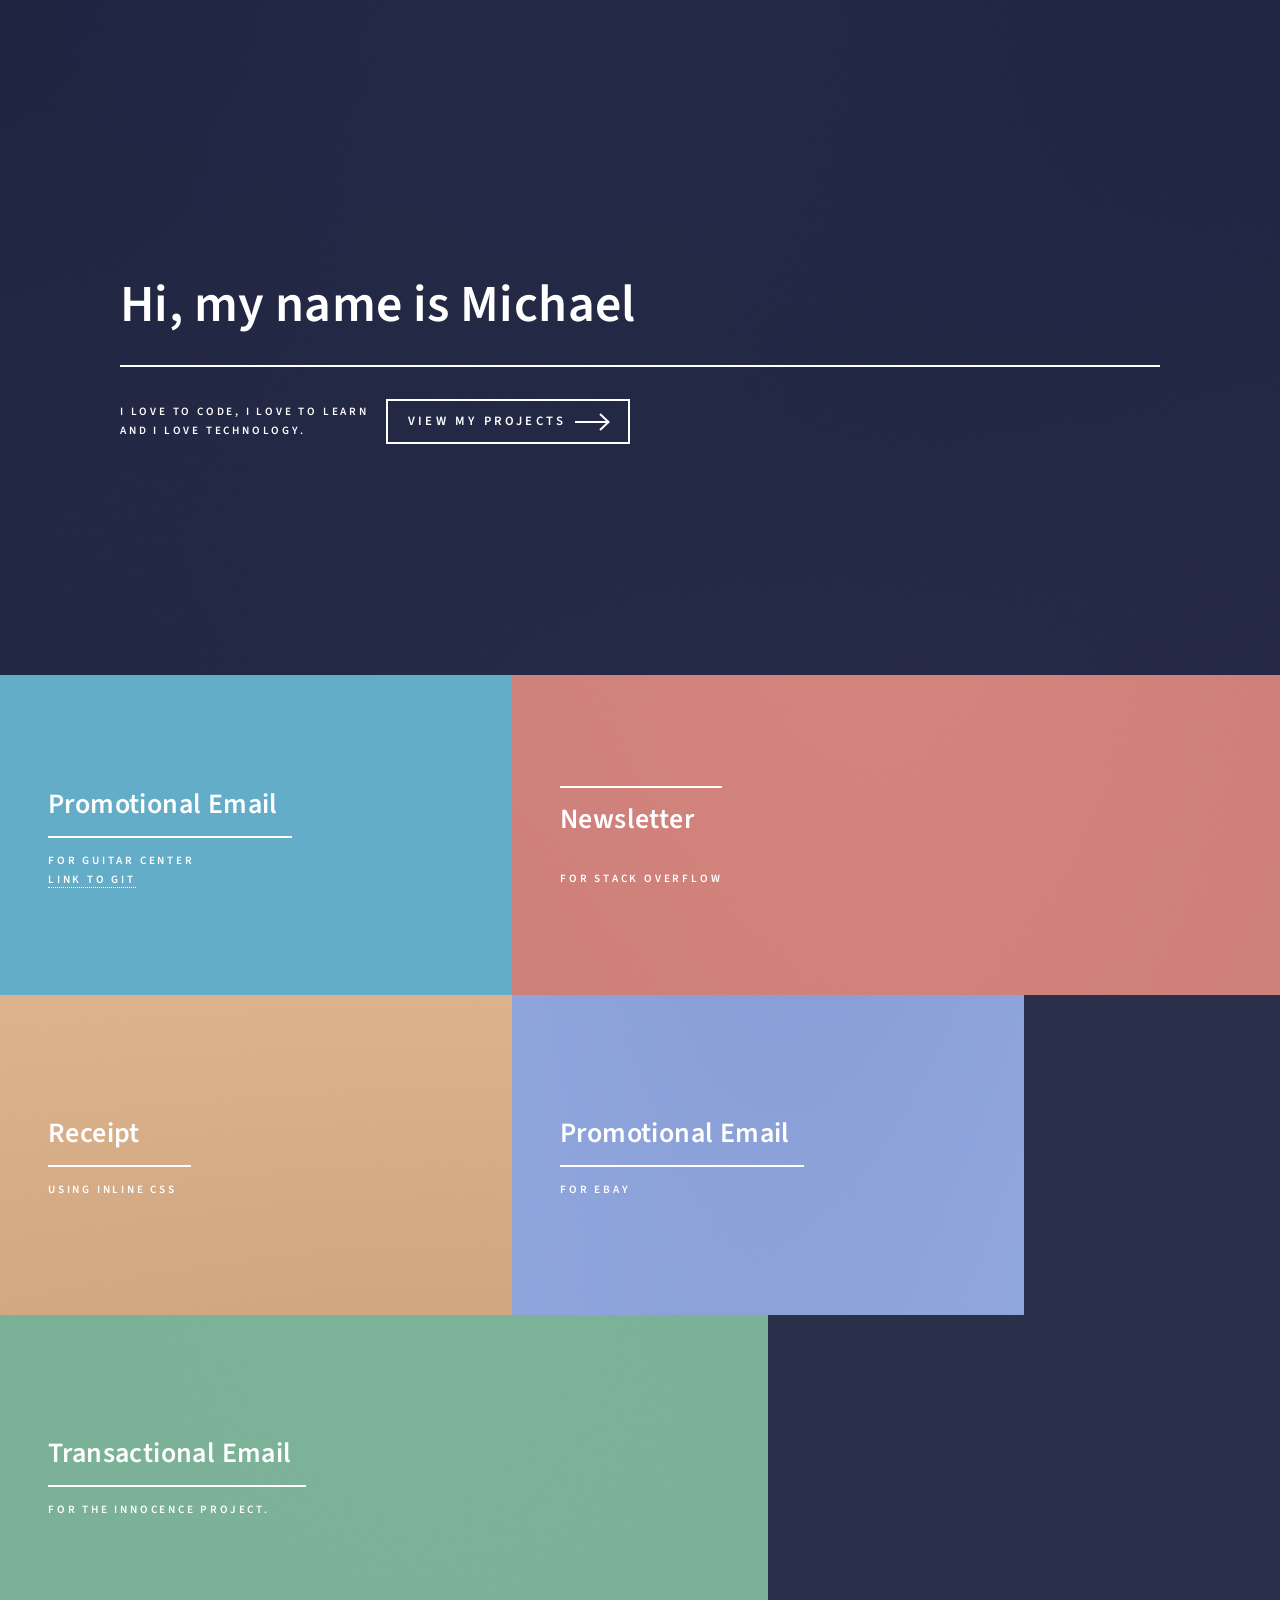
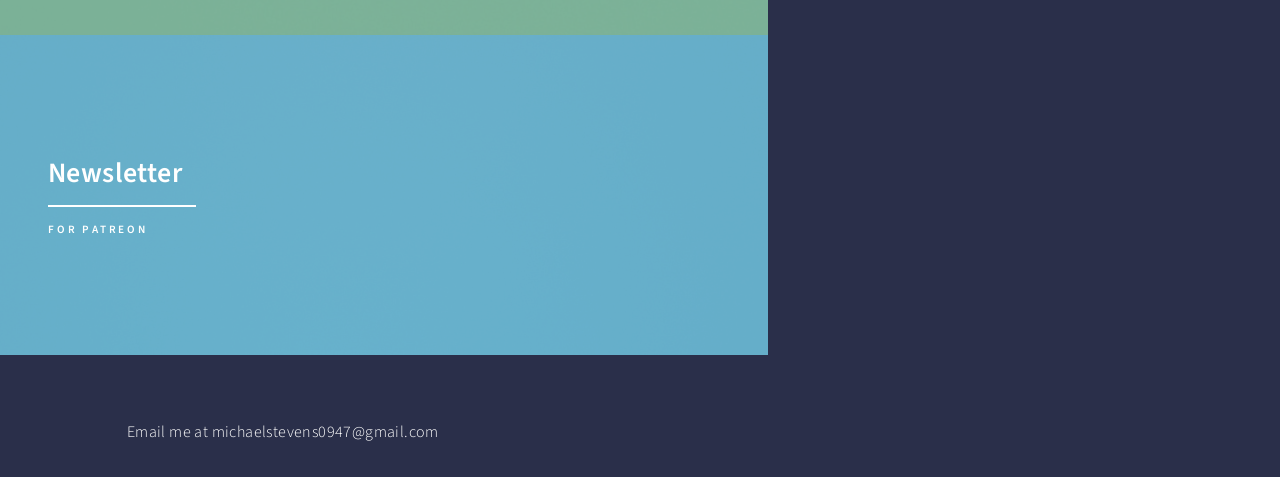
==== index.html @ 4c59ab9d "Final Portfolio Initial commit" ====
<!DOCTYPE HTML>
<!--
	Forty by HTML5 UP
	html5up.net | @ajlkn
	Free for personal and commercial use under the CCA 3.0 license (html5up.net/license)
-->
<html>
	<head>
		<title>Michael Stevens</title>
		<meta charset="utf-8" />
		<meta name="viewport" content="width=device-width, initial-scale=1, user-scalable=no" />
		<link rel="stylesheet" href="assets/css/main.css" />
		<noscript><link rel="stylesheet" href="assets/css/noscript.css" /></noscript>
	</head>
	<body class="is-preload">

		<!-- Wrapper -->
			<div id="wrapper">

				<!-- Header -->
					<header id="header" class="alt">
						
						<!-- <nav>
							<a href="#menu">Menu</a>
						</nav> -->
					</header>

				<!-- Menu -->
					<!-- <nav id="menu">
						<ul class="links">
							<li><a href="index.html">Home</a></li>
							<li><a href="landing.html">Landing</a></li>
							
						</ul>
						<ul class="actions stacked">
							<li><a href="#" class="button primary fit">View My projects</a></li>
							<li><a href="#" class="button fit">Log In</a></li>
						</ul>
					</nav> -->

				<!-- Banner -->
					<section id="banner" class="major">
						<div class="inner">
							<header class="major">
								<h1>Hi, my name is Michael</h1>
							</header>
							<div class="content">
								<p>	I love to code, I love to learn<br />
								and I love technology. <br /></p>
								
								<ul class="actions">
									<li><a href="#one" class="button next scrolly">View my projects</a></li>
								</ul>
							</div>
						</div>
					</section>

				<!-- Main -->
					<div id="main">

						<!-- One -->
							<section id="one" class="tiles">
								<article>
									<span class="image">
										<img src="images/Guitar center photo.PNG" alt="" />
									</span>
									<header class="major">
										<h3><a href="Guitar center email/guitar center email.html" class="link" target='_blank'>Promotional Email</a></h3>
										<p>For guitar center</p>
										<p><a href='' target='_blank' > Link To Git</p>
									</header>
								</article>
								<article>
									<span class="image">
										<img src="images/pic02.jpg" alt="" />
									</span>
									<header class="major">
										<h3><a href="Newsletter/Reputation values have changed across Stack Overflow.html" target='_blank' class="link">Newsletter</a></h3>
										<p>for stack overflow</p>
									</header>
								</article>
								<article>
									<span class="image">
										<img src="images/pic03.jpg" alt="" />
									</span>
									<header class="major">
										<h3><a href="Transactional email 02/index.html" class="link">Receipt</a></h3>
										<p>Using inline CSS</p>
									</header>
								</article>
								<article>
									<span class="image">
										<img src="images/pic04.jpg" alt="" />
									</span>
									<header class="major">
										<h3><a href="Promotional Email 02/index.html" target='_blank' class="link">Promotional Email</a></h3>
										<p>For Ebay</p>
									</header>
								</article>
								<article>
									<span class="image">
										<img src="images/pic05.jpg" alt="" />
									</span>
									<header class="major">
										<h3><a href="Transactional email/index.html" target='_blank' class="link">Transactional Email </a></h3>
										<p>For the innocence project.</p>
									</header>
								</article>
								<article>
									<span class="image">
										<img src="images/pic06.jpg" alt="" />
									</span>
									<header class="major">
										<h3><a href="Newsletter 02/index.html" class="link" target="_blank">Newsletter</a></h3>
										<p>For patreon</p>
									</header>
								</article>
							</section>

						<!-- Two -->
							<section id="two">
								<div class="inner">
									&nbsp;
									Email me at michaelstevens0947@gmail.com
									<!-- <header class="major">
										<h2>Massa libero</h2>
									</header>
									<p>Nullam et orci eu lorem consequat tincidunt vivamus et sagittis libero. Mauris aliquet magna magna sed nunc rhoncus pharetra. Pellentesque condimentum sem. In efficitur ligula tate urna. Maecenas laoreet massa vel lacinia pellentesque lorem ipsum dolor. Nullam et orci eu lorem consequat tincidunt. Vivamus et sagittis libero. Mauris aliquet magna magna sed nunc rhoncus amet pharetra et feugiat tempus.</p>
									<ul class="actions">
										<li><a href="landing.html" class="button next">Get Started</a></li>
									</ul>
								</div>
							</section> -->
					</div>

				<!-- Contact -->
					<!-- <section id="contact">
						<div class="inner">
							<section>
								<form method="post" action="#">
									<div class="fields">
										<div class="field half">
											<label for="name">Name</label>
											<input type="text" name="name" id="name" />
										</div>
										<div class="field half">
											<label for="email">Email</label>
											<input type="text" name="email" id="email" />
										</div>
										<div class="field">
											<label for="message">Message</label>
											<textarea name="message" id="message" rows="6"></textarea>
										</div>
									</div>
									<ul class="actions">
										<li><input type="submit" value="Send Message" class="primary" /></li>
										<li><input type="reset" value="Clear" /></li>
									</ul>
								</form>
							</section> -->
							<!-- <section class="split">
								<section>
									<div class="contact-method">
										<span class="icon solid alt fa-envelope"></span>
										<h3>Email</h3>
										<a href="#">information@untitled.tld</a>
									</div>
								</section>
								<section>
									<div class="contact-method">
										<span class="icon solid alt fa-phone"></span>
										<h3>Phone</h3>
										<span>(000) 000-0000 x12387</span>
									</div>
								</section>
								<section>
									<div class="contact-method">
										<span class="icon solid alt fa-home"></span>
										<h3>Address</h3>
										<span>1234 Somewhere Road #5432<br />
										Nashville, TN 00000<br />
										United States of America</span>
									</div>
								</section>
							</section> -->
						</div>
					</section>

				<!-- Footer -->
					<footer id="footer">
						<!-- <div class="inner">
							<ul class="icons">
								<li><a href="#" class="icon brands alt fa-twitter"><span class="label">Twitter</span></a></li>
								<li><a href="#" class="icon brands alt fa-facebook-f"><span class="label">Facebook</span></a></li>
								<li><a href="#" class="icon brands alt fa-instagram"><span class="label">Instagram</span></a></li>
								<li><a href="#" class="icon brands alt fa-github"><span class="label">GitHub</span></a></li>
								<li><a href="#" class="icon brands alt fa-linkedin-in"><span class="label">LinkedIn</span></a></li>
							</ul>
							<ul class="copyright">
								<li>&copy; Untitled</li><li>Design: <a href="https://html5up.net">HTML5 UP</a></li>
							</ul>
						</div> -->
					</footer>

			</div>

		<!-- Scripts -->
			<script src="assets/js/jquery.min.js"></script>
			<script src="assets/js/jquery.scrolly.min.js"></script>
			<script src="assets/js/jquery.scrollex.min.js"></script>
			<script src="assets/js/browser.min.js"></script>
			<script src="assets/js/breakpoints.min.js"></script>
			<script src="assets/js/util.js"></script>
			<script src="assets/js/main.js"></script>

	</body>
</html>
---- assets/css/main.css ----
@import url(fontawesome-all.min.css);
@import url("https://fonts.googleapis.com/css?family=Source+Sans+Pro:300,300italic,600,600italic");

/*
	Forty by HTML5 UP
	html5up.net | @ajlkn
	Free for personal and commercial use under the CCA 3.0 license (html5up.net/license)
*/

html, body, div, span, applet, object,
iframe, h1, h2, h3, h4, h5, h6, p, blockquote,
pre, a, abbr, acronym, address, big, cite,
code, del, dfn, em, img, ins, kbd, q, s, samp,
small, strike, strong, sub, sup, tt, var, b,
u, i, center, dl, dt, dd, ol, ul, li, fieldset,
form, label, legend, table, caption, tbody,
tfoot, thead, tr, th, td, article, aside,
canvas, details, embed, figure, figcaption,
footer, header, hgroup, menu, nav, output, ruby,
section, summary, time, mark, audio, video {
	margin: 0;
	padding: 0;
	border: 0;
	font-size: 100%;
	font: inherit;
	vertical-align: baseline;}

article, aside, details, figcaption, figure,
footer, header, hgroup, menu, nav, section {
	display: block;}

body {
	line-height: 1;
}

ol, ul {
	list-style: none;
}

blockquote, q {
	quotes: none;
}

	blockquote:before, blockquote:after, q:before, q:after {
		content: '';
		content: none;
	}

table {
	border-collapse: collapse;
	border-spacing: 0;
}

body {
	-webkit-text-size-adjust: none;
}

mark {
	background-color: transparent;
	color: inherit;
}

input::-moz-focus-inner {
	border: 0;
	padding: 0;
}

input, select, textarea {
	-moz-appearance: none;
	-webkit-appearance: none;
	-ms-appearance: none;
	appearance: none;
}

/* Basic */

	@-ms-viewport {
		width: device-width;
	}

	body {
		-ms-overflow-style: scrollbar;
	}

	@media screen and (max-width: 480px) {

		html, body {
			min-width: 320px;
		}

	}

	html {
		box-sizing: border-box;
	}

	*, *:before, *:after {
		box-sizing: inherit;
	}

	body {
		background: #242943;
	}

		body.is-preload *, body.is-preload *:before, body.is-preload *:after {
			-moz-animation: none !important;
			-webkit-animation: none !important;
			-ms-animation: none !important;
			animation: none !important;
			-moz-transition: none !important;
			-webkit-transition: none !important;
			-ms-transition: none !important;
			transition: none !important;
		}

/* Type */

	body, input, select, textarea {
		color: #ffffff;
		font-family: "Source Sans Pro", Helvetica, sans-serif;
		font-size: 17pt;
		font-weight: 300;
		letter-spacing: 0.025em;
		line-height: 1.65;
	}

		@media screen and (max-width: 1680px) {

			body, input, select, textarea {
				font-size: 14pt;
			}

		}

		@media screen and (max-width: 1280px) {

			body, input, select, textarea {
				font-size: 12pt;
			}

		}

		@media screen and (max-width: 360px) {

			body, input, select, textarea {
				font-size: 11pt;
			}

		}

	a {
		-moz-transition: color 0.2s ease-in-out, border-bottom-color 0.2s ease-in-out;
		-webkit-transition: color 0.2s ease-in-out, border-bottom-color 0.2s ease-in-out;
		-ms-transition: color 0.2s ease-in-out, border-bottom-color 0.2s ease-in-out;
		transition: color 0.2s ease-in-out, border-bottom-color 0.2s ease-in-out;
		border-bottom: dotted 1px;
		color: inherit;
		text-decoration: none;
	}

		a:hover {
			border-bottom-color: transparent;
			color: #9bf1ff !important;
		}

		a:active {
			color: #53e3fb !important;
		}

	strong, b {
		color: #ffffff;
		font-weight: 600;
	}

	em, i {
		font-style: italic;
	}

	p {
		margin: 0 0 2em 0;
	}

	h1, h2, h3, h4, h5, h6 {
		color: #ffffff;
		font-weight: 600;
		line-height: 1.65;
		margin: 0 0 1em 0;
	}

		h1 a, h2 a, h3 a, h4 a, h5 a, h6 a {
			color: inherit;
			border-bottom: 0;
		}

	h1 {
		font-size: 2.5em;
	}

	h2 {
		font-size: 1.75em;
	}

	h3 {
		font-size: 1.35em;
	}

	h4 {
		font-size: 1.1em;
	}

	h5 {
		font-size: 0.9em;
	}

	h6 {
		font-size: 0.7em;
	}

	@media screen and (max-width: 736px) {

		h1 {
			font-size: 2em;
		}

		h2 {
			font-size: 1.5em;
		}

		h3 {
			font-size: 1.25em;
		}

	}

	sub {
		font-size: 0.8em;
		position: relative;
		top: 0.5em;
	}

	sup {
		font-size: 0.8em;
		position: relative;
		top: -0.5em;
	}

	blockquote {
		border-left: solid 4px rgba(212, 212, 255, 0.1);
		font-style: italic;
		margin: 0 0 2em 0;
		padding: 0.5em 0 0.5em 2em;
	}

	code {
		background: rgba(212, 212, 255, 0.035);
		font-family: "Courier New", monospace;
		font-size: 0.9em;
		margin: 0 0.25em;
		padding: 0.25em 0.65em;
	}

	pre {
		-webkit-overflow-scrolling: touch;
		font-family: "Courier New", monospace;
		font-size: 0.9em;
		margin: 0 0 2em 0;
	}

		pre code {
			display: block;
			line-height: 1.75;
			padding: 1em 1.5em;
			overflow-x: auto;
		}

	hr {
		border: 0;
		border-bottom: solid 1px rgba(212, 212, 255, 0.1);
		margin: 2em 0;
	}

		hr.major {
			margin: 3em 0;
		}

	.align-left {
		text-align: left;
	}

	.align-center {
		text-align: center;
	}

	.align-right {
		text-align: right;
	}

/* Row */

	.row {
		display: flex;
		flex-wrap: wrap;
		box-sizing: border-box;
		align-items: stretch;
	}

		.row > * {
			box-sizing: border-box;
		}

		.row.gtr-uniform > * > :last-child {
			margin-bottom: 0;
		}

		.row.aln-left {
			justify-content: flex-start;
		}

		.row.aln-center {
			justify-content: center;
		}

		.row.aln-right {
			justify-content: flex-end;
		}

		.row.aln-top {
			align-items: flex-start;
		}

		.row.aln-middle {
			align-items: center;
		}

		.row.aln-bottom {
			align-items: flex-end;
		}

		.row > .imp {
			order: -1;
		}

		.row > .col-1 {
			width: 8.33333%;
		}

		.row > .off-1 {
			margin-left: 8.33333%;
		}

		.row > .col-2 {
			width: 16.66667%;
		}

		.row > .off-2 {
			margin-left: 16.66667%;
		}

		.row > .col-3 {
			width: 25%;
		}

		.row > .off-3 {
			margin-left: 25%;
		}

		.row > .col-4 {
			width: 33.33333%;
		}

		.row > .off-4 {
			margin-left: 33.33333%;
		}

		.row > .col-5 {
			width: 41.66667%;
		}

		.row > .off-5 {
			margin-left: 41.66667%;
		}

		.row > .col-6 {
			width: 50%;
		}

		.row > .off-6 {
			margin-left: 50%;
		}

		.row > .col-7 {
			width: 58.33333%;
		}

		.row > .off-7 {
			margin-left: 58.33333%;
		}

		.row > .col-8 {
			width: 66.66667%;
		}

		.row > .off-8 {
			margin-left: 66.66667%;
		}

		.row > .col-9 {
			width: 75%;
		}

		.row > .off-9 {
			margin-left: 75%;
		}

		.row > .col-10 {
			width: 83.33333%;
		}

		.row > .off-10 {
			margin-left: 83.33333%;
		}

		.row > .col-11 {
			width: 91.66667%;
		}

		.row > .off-11 {
			margin-left: 91.66667%;
		}

		.row > .col-12 {
			width: 100%;
		}

		.row > .off-12 {
			margin-left: 100%;
		}

		.row.gtr-0 {
			margin-top: 0;
			margin-left: 0em;
		}

			.row.gtr-0 > * {
				padding: 0 0 0 0em;
			}

			.row.gtr-0.gtr-uniform {
				margin-top: 0em;
			}

				.row.gtr-0.gtr-uniform > * {
					padding-top: 0em;
				}

		.row.gtr-25 {
			margin-top: 0;
			margin-left: -0.5em;
		}

			.row.gtr-25 > * {
				padding: 0 0 0 0.5em;
			}

			.row.gtr-25.gtr-uniform {
				margin-top: -0.5em;
			}

				.row.gtr-25.gtr-uniform > * {
					padding-top: 0.5em;
				}

		.row.gtr-50 {
			margin-top: 0;
			margin-left: -1em;
		}

			.row.gtr-50 > * {
				padding: 0 0 0 1em;
			}

			.row.gtr-50.gtr-uniform {
				margin-top: -1em;
			}

				.row.gtr-50.gtr-uniform > * {
					padding-top: 1em;
				}

		.row {
			margin-top: 0;
			margin-left: -2em;
		}

			.row > * {
				padding: 0 0 0 2em;
			}

			.row.gtr-uniform {
				margin-top: -2em;
			}

				.row.gtr-uniform > * {
					padding-top: 2em;
				}

		.row.gtr-150 {
			margin-top: 0;
			margin-left: -3em;
		}

			.row.gtr-150 > * {
				padding: 0 0 0 3em;
			}

			.row.gtr-150.gtr-uniform {
				margin-top: -3em;
			}

				.row.gtr-150.gtr-uniform > * {
					padding-top: 3em;
				}

		.row.gtr-200 {
			margin-top: 0;
			margin-left: -4em;
		}

			.row.gtr-200 > * {
				padding: 0 0 0 4em;
			}

			.row.gtr-200.gtr-uniform {
				margin-top: -4em;
			}

				.row.gtr-200.gtr-uniform > * {
					padding-top: 4em;
				}

		@media screen and (max-width: 1680px) {

			.row {
				display: flex;
				flex-wrap: wrap;
				box-sizing: border-box;
				align-items: stretch;
			}

				.row > * {
					box-sizing: border-box;
				}

				.row.gtr-uniform > * > :last-child {
					margin-bottom: 0;
				}

				.row.aln-left {
					justify-content: flex-start;
				}

				.row.aln-center {
					justify-content: center;
				}

				.row.aln-right {
					justify-content: flex-end;
				}

				.row.aln-top {
					align-items: flex-start;
				}

				.row.aln-middle {
					align-items: center;
				}

				.row.aln-bottom {
					align-items: flex-end;
				}

				.row > .imp-xlarge {
					order: -1;
				}

				.row > .col-1-xlarge {
					width: 8.33333%;
				}

				.row > .off-1-xlarge {
					margin-left: 8.33333%;
				}

				.row > .col-2-xlarge {
					width: 16.66667%;
				}

				.row > .off-2-xlarge {
					margin-left: 16.66667%;
				}

				.row > .col-3-xlarge {
					width: 25%;
				}

				.row > .off-3-xlarge {
					margin-left: 25%;
				}

				.row > .col-4-xlarge {
					width: 33.33333%;
				}

				.row > .off-4-xlarge {
					margin-left: 33.33333%;
				}

				.row > .col-5-xlarge {
					width: 41.66667%;
				}

				.row > .off-5-xlarge {
					margin-left: 41.66667%;
				}

				.row > .col-6-xlarge {
					width: 50%;
				}

				.row > .off-6-xlarge {
					margin-left: 50%;
				}

				.row > .col-7-xlarge {
					width: 58.33333%;
				}

				.row > .off-7-xlarge {
					margin-left: 58.33333%;
				}

				.row > .col-8-xlarge {
					width: 66.66667%;
				}

				.row > .off-8-xlarge {
					margin-left: 66.66667%;
				}

				.row > .col-9-xlarge {
					width: 75%;
				}

				.row > .off-9-xlarge {
					margin-left: 75%;
				}

				.row > .col-10-xlarge {
					width: 83.33333%;
				}

				.row > .off-10-xlarge {
					margin-left: 83.33333%;
				}

				.row > .col-11-xlarge {
					width: 91.66667%;
				}

				.row > .off-11-xlarge {
					margin-left: 91.66667%;
				}

				.row > .col-12-xlarge {
					width: 100%;
				}

				.row > .off-12-xlarge {
					margin-left: 100%;
				}

				.row.gtr-0 {
					margin-top: 0;
					margin-left: 0em;
				}

					.row.gtr-0 > * {
						padding: 0 0 0 0em;
					}

					.row.gtr-0.gtr-uniform {
						margin-top: 0em;
					}

						.row.gtr-0.gtr-uniform > * {
							padding-top: 0em;
						}

				.row.gtr-25 {
					margin-top: 0;
					margin-left: -0.5em;
				}

					.row.gtr-25 > * {
						padding: 0 0 0 0.5em;
					}

					.row.gtr-25.gtr-uniform {
						margin-top: -0.5em;
					}

						.row.gtr-25.gtr-uniform > * {
							padding-top: 0.5em;
						}

				.row.gtr-50 {
					margin-top: 0;
					margin-left: -1em;
				}

					.row.gtr-50 > * {
						padding: 0 0 0 1em;
					}

					.row.gtr-50.gtr-uniform {
						margin-top: -1em;
					}

						.row.gtr-50.gtr-uniform > * {
							padding-top: 1em;
						}

				.row {
					margin-top: 0;
					margin-left: -2em;
				}

					.row > * {
						padding: 0 0 0 2em;
					}

					.row.gtr-uniform {
						margin-top: -2em;
					}

						.row.gtr-uniform > * {
							padding-top: 2em;
						}

				.row.gtr-150 {
					margin-top: 0;
					margin-left: -3em;
				}

					.row.gtr-150 > * {
						padding: 0 0 0 3em;
					}

					.row.gtr-150.gtr-uniform {
						margin-top: -3em;
					}

						.row.gtr-150.gtr-uniform > * {
							padding-top: 3em;
						}

				.row.gtr-200 {
					margin-top: 0;
					margin-left: -4em;
				}

					.row.gtr-200 > * {
						padding: 0 0 0 4em;
					}

					.row.gtr-200.gtr-uniform {
						margin-top: -4em;
					}

						.row.gtr-200.gtr-uniform > * {
							padding-top: 4em;
						}

		}

		@media screen and (max-width: 1280px) {

			.row {
				display: flex;
				flex-wrap: wrap;
				box-sizing: border-box;
				align-items: stretch;
			}

				.row > * {
					box-sizing: border-box;
				}

				.row.gtr-uniform > * > :last-child {
					margin-bottom: 0;
				}

				.row.aln-left {
					justify-content: flex-start;
				}

				.row.aln-center {
					justify-content: center;
				}

				.row.aln-right {
					justify-content: flex-end;
				}

				.row.aln-top {
					align-items: flex-start;
				}

				.row.aln-middle {
					align-items: center;
				}

				.row.aln-bottom {
					align-items: flex-end;
				}

				.row > .imp-large {
					order: -1;
				}

				.row > .col-1-large {
					width: 8.33333%;
				}

				.row > .off-1-large {
					margin-left: 8.33333%;
				}

				.row > .col-2-large {
					width: 16.66667%;
				}

				.row > .off-2-large {
					margin-left: 16.66667%;
				}

				.row > .col-3-large {
					width: 25%;
				}

				.row > .off-3-large {
					margin-left: 25%;
				}

				.row > .col-4-large {
					width: 33.33333%;
				}

				.row > .off-4-large {
					margin-left: 33.33333%;
				}

				.row > .col-5-large {
					width: 41.66667%;
				}

				.row > .off-5-large {
					margin-left: 41.66667%;
				}

				.row > .col-6-large {
					width: 50%;
				}

				.row > .off-6-large {
					margin-left: 50%;
				}

				.row > .col-7-large {
					width: 58.33333%;
				}

				.row > .off-7-large {
					margin-left: 58.33333%;
				}

				.row > .col-8-large {
					width: 66.66667%;
				}

				.row > .off-8-large {
					margin-left: 66.66667%;
				}

				.row > .col-9-large {
					width: 75%;
				}

				.row > .off-9-large {
					margin-left: 75%;
				}

				.row > .col-10-large {
					width: 83.33333%;
				}

				.row > .off-10-large {
					margin-left: 83.33333%;
				}

				.row > .col-11-large {
					width: 91.66667%;
				}

				.row > .off-11-large {
					margin-left: 91.66667%;
				}

				.row > .col-12-large {
					width: 100%;
				}

				.row > .off-12-large {
					margin-left: 100%;
				}

				.row.gtr-0 {
					margin-top: 0;
					margin-left: 0em;
				}

					.row.gtr-0 > * {
						padding: 0 0 0 0em;
					}

					.row.gtr-0.gtr-uniform {
						margin-top: 0em;
					}

						.row.gtr-0.gtr-uniform > * {
							padding-top: 0em;
						}

				.row.gtr-25 {
					margin-top: 0;
					margin-left: -0.375em;
				}

					.row.gtr-25 > * {
						padding: 0 0 0 0.375em;
					}

					.row.gtr-25.gtr-uniform {
						margin-top: -0.375em;
					}

						.row.gtr-25.gtr-uniform > * {
							padding-top: 0.375em;
						}

				.row.gtr-50 {
					margin-top: 0;
					margin-left: -0.75em;
				}

					.row.gtr-50 > * {
						padding: 0 0 0 0.75em;
					}

					.row.gtr-50.gtr-uniform {
						margin-top: -0.75em;
					}

						.row.gtr-50.gtr-uniform > * {
							padding-top: 0.75em;
						}

				.row {
					margin-top: 0;
					margin-left: -1.5em;
				}

					.row > * {
						padding: 0 0 0 1.5em;
					}

					.row.gtr-uniform {
						margin-top: -1.5em;
					}

						.row.gtr-uniform > * {
							padding-top: 1.5em;
						}

				.row.gtr-150 {
					margin-top: 0;
					margin-left: -2.25em;
				}

					.row.gtr-150 > * {
						padding: 0 0 0 2.25em;
					}

					.row.gtr-150.gtr-uniform {
						margin-top: -2.25em;
					}

						.row.gtr-150.gtr-uniform > * {
							padding-top: 2.25em;
						}

				.row.gtr-200 {
					margin-top: 0;
					margin-left: -3em;
				}

					.row.gtr-200 > * {
						padding: 0 0 0 3em;
					}

					.row.gtr-200.gtr-uniform {
						margin-top: -3em;
					}

						.row.gtr-200.gtr-uniform > * {
							padding-top: 3em;
						}

		}

		@media screen and (max-width: 980px) {

			.row {
				display: flex;
				flex-wrap: wrap;
				box-sizing: border-box;
				align-items: stretch;
			}

				.row > * {
					box-sizing: border-box;
				}

				.row.gtr-uniform > * > :last-child {
					margin-bottom: 0;
				}

				.row.aln-left {
					justify-content: flex-start;
				}

				.row.aln-center {
					justify-content: center;
				}

				.row.aln-right {
					justify-content: flex-end;
				}

				.row.aln-top {
					align-items: flex-start;
				}

				.row.aln-middle {
					align-items: center;
				}

				.row.aln-bottom {
					align-items: flex-end;
				}

				.row > .imp-medium {
					order: -1;
				}

				.row > .col-1-medium {
					width: 8.33333%;
				}

				.row > .off-1-medium {
					margin-left: 8.33333%;
				}

				.row > .col-2-medium {
					width: 16.66667%;
				}

				.row > .off-2-medium {
					margin-left: 16.66667%;
				}

				.row > .col-3-medium {
					width: 25%;
				}

				.row > .off-3-medium {
					margin-left: 25%;
				}

				.row > .col-4-medium {
					width: 33.33333%;
				}

				.row > .off-4-medium {
					margin-left: 33.33333%;
				}

				.row > .col-5-medium {
					width: 41.66667%;
				}

				.row > .off-5-medium {
					margin-left: 41.66667%;
				}

				.row > .col-6-medium {
					width: 50%;
				}

				.row > .off-6-medium {
					margin-left: 50%;
				}

				.row > .col-7-medium {
					width: 58.33333%;
				}

				.row > .off-7-medium {
					margin-left: 58.33333%;
				}

				.row > .col-8-medium {
					width: 66.66667%;
				}

				.row > .off-8-medium {
					margin-left: 66.66667%;
				}

				.row > .col-9-medium {
					width: 75%;
				}

				.row > .off-9-medium {
					margin-left: 75%;
				}

				.row > .col-10-medium {
					width: 83.33333%;
				}

				.row > .off-10-medium {
					margin-left: 83.33333%;
				}

				.row > .col-11-medium {
					width: 91.66667%;
				}

				.row > .off-11-medium {
					margin-left: 91.66667%;
				}

				.row > .col-12-medium {
					width: 100%;
				}

				.row > .off-12-medium {
					margin-left: 100%;
				}

				.row.gtr-0 {
					margin-top: 0;
					margin-left: 0em;
				}

					.row.gtr-0 > * {
						padding: 0 0 0 0em;
					}

					.row.gtr-0.gtr-uniform {
						margin-top: 0em;
					}

						.row.gtr-0.gtr-uniform > * {
							padding-top: 0em;
						}

				.row.gtr-25 {
					margin-top: 0;
					margin-left: -0.375em;
				}

					.row.gtr-25 > * {
						padding: 0 0 0 0.375em;
					}

					.row.gtr-25.gtr-uniform {
						margin-top: -0.375em;
					}

						.row.gtr-25.gtr-uniform > * {
							padding-top: 0.375em;
						}

				.row.gtr-50 {
					margin-top: 0;
					margin-left: -0.75em;
				}

					.row.gtr-50 > * {
						padding: 0 0 0 0.75em;
					}

					.row.gtr-50.gtr-uniform {
						margin-top: -0.75em;
					}

						.row.gtr-50.gtr-uniform > * {
							padding-top: 0.75em;
						}

				.row {
					margin-top: 0;
					margin-left: -1.5em;
				}

					.row > * {
						padding: 0 0 0 1.5em;
					}

					.row.gtr-uniform {
						margin-top: -1.5em;
					}

						.row.gtr-uniform > * {
							padding-top: 1.5em;
						}

				.row.gtr-150 {
					margin-top: 0;
					margin-left: -2.25em;
				}

					.row.gtr-150 > * {
						padding: 0 0 0 2.25em;
					}

					.row.gtr-150.gtr-uniform {
						margin-top: -2.25em;
					}

						.row.gtr-150.gtr-uniform > * {
							padding-top: 2.25em;
						}

				.row.gtr-200 {
					margin-top: 0;
					margin-left: -3em;
				}

					.row.gtr-200 > * {
						padding: 0 0 0 3em;
					}

					.row.gtr-200.gtr-uniform {
						margin-top: -3em;
					}

						.row.gtr-200.gtr-uniform > * {
							padding-top: 3em;
						}

		}

		@media screen and (max-width: 736px) {

			.row {
				display: flex;
				flex-wrap: wrap;
				box-sizing: border-box;
				align-items: stretch;
			}

				.row > * {
					box-sizing: border-box;
				}

				.row.gtr-uniform > * > :last-child {
					margin-bottom: 0;
				}

				.row.aln-left {
					justify-content: flex-start;
				}

				.row.aln-center {
					justify-content: center;
				}

				.row.aln-right {
					justify-content: flex-end;
				}

				.row.aln-top {
					align-items: flex-start;
				}

				.row.aln-middle {
					align-items: center;
				}

				.row.aln-bottom {
					align-items: flex-end;
				}

				.row > .imp-small {
					order: -1;
				}

				.row > .col-1-small {
					width: 8.33333%;
				}

				.row > .off-1-small {
					margin-left: 8.33333%;
				}

				.row > .col-2-small {
					width: 16.66667%;
				}

				.row > .off-2-small {
					margin-left: 16.66667%;
				}

				.row > .col-3-small {
					width: 25%;
				}

				.row > .off-3-small {
					margin-left: 25%;
				}

				.row > .col-4-small {
					width: 33.33333%;
				}

				.row > .off-4-small {
					margin-left: 33.33333%;
				}

				.row > .col-5-small {
					width: 41.66667%;
				}

				.row > .off-5-small {
					margin-left: 41.66667%;
				}

				.row > .col-6-small {
					width: 50%;
				}

				.row > .off-6-small {
					margin-left: 50%;
				}

				.row > .col-7-small {
					width: 58.33333%;
				}

				.row > .off-7-small {
					margin-left: 58.33333%;
				}

				.row > .col-8-small {
					width: 66.66667%;
				}

				.row > .off-8-small {
					margin-left: 66.66667%;
				}

				.row > .col-9-small {
					width: 75%;
				}

				.row > .off-9-small {
					margin-left: 75%;
				}

				.row > .col-10-small {
					width: 83.33333%;
				}

				.row > .off-10-small {
					margin-left: 83.33333%;
				}

				.row > .col-11-small {
					width: 91.66667%;
				}

				.row > .off-11-small {
					margin-left: 91.66667%;
				}

				.row > .col-12-small {
					width: 100%;
				}

				.row > .off-12-small {
					margin-left: 100%;
				}

				.row.gtr-0 {
					margin-top: 0;
					margin-left: 0em;
				}

					.row.gtr-0 > * {
						padding: 0 0 0 0em;
					}

					.row.gtr-0.gtr-uniform {
						margin-top: 0em;
					}

						.row.gtr-0.gtr-uniform > * {
							padding-top: 0em;
						}

				.row.gtr-25 {
					margin-top: 0;
					margin-left: -0.3125em;
				}

					.row.gtr-25 > * {
						padding: 0 0 0 0.3125em;
					}

					.row.gtr-25.gtr-uniform {
						margin-top: -0.3125em;
					}

						.row.gtr-25.gtr-uniform > * {
							padding-top: 0.3125em;
						}

				.row.gtr-50 {
					margin-top: 0;
					margin-left: -0.625em;
				}

					.row.gtr-50 > * {
						padding: 0 0 0 0.625em;
					}

					.row.gtr-50.gtr-uniform {
						margin-top: -0.625em;
					}

						.row.gtr-50.gtr-uniform > * {
							padding-top: 0.625em;
						}

				.row {
					margin-top: 0;
					margin-left: -1.25em;
				}

					.row > * {
						padding: 0 0 0 1.25em;
					}

					.row.gtr-uniform {
						margin-top: -1.25em;
					}

						.row.gtr-uniform > * {
							padding-top: 1.25em;
						}

				.row.gtr-150 {
					margin-top: 0;
					margin-left: -1.875em;
				}

					.row.gtr-150 > * {
						padding: 0 0 0 1.875em;
					}

					.row.gtr-150.gtr-uniform {
						margin-top: -1.875em;
					}

						.row.gtr-150.gtr-uniform > * {
							padding-top: 1.875em;
						}

				.row.gtr-200 {
					margin-top: 0;
					margin-left: -2.5em;
				}

					.row.gtr-200 > * {
						padding: 0 0 0 2.5em;
					}

					.row.gtr-200.gtr-uniform {
						margin-top: -2.5em;
					}

						.row.gtr-200.gtr-uniform > * {
							padding-top: 2.5em;
						}

		}

		@media screen and (max-width: 480px) {

			.row {
				display: flex;
				flex-wrap: wrap;
				box-sizing: border-box;
				align-items: stretch;
			}

				.row > * {
					box-sizing: border-box;
				}

				.row.gtr-uniform > * > :last-child {
					margin-bottom: 0;
				}

				.row.aln-left {
					justify-content: flex-start;
				}

				.row.aln-center {
					justify-content: center;
				}

				.row.aln-right {
					justify-content: flex-end;
				}

				.row.aln-top {
					align-items: flex-start;
				}

				.row.aln-middle {
					align-items: center;
				}

				.row.aln-bottom {
					align-items: flex-end;
				}

				.row > .imp-xsmall {
					order: -1;
				}

				.row > .col-1-xsmall {
					width: 8.33333%;
				}

				.row > .off-1-xsmall {
					margin-left: 8.33333%;
				}

				.row > .col-2-xsmall {
					width: 16.66667%;
				}

				.row > .off-2-xsmall {
					margin-left: 16.66667%;
				}

				.row > .col-3-xsmall {
					width: 25%;
				}

				.row > .off-3-xsmall {
					margin-left: 25%;
				}

				.row > .col-4-xsmall {
					width: 33.33333%;
				}

				.row > .off-4-xsmall {
					margin-left: 33.33333%;
				}

				.row > .col-5-xsmall {
					width: 41.66667%;
				}

				.row > .off-5-xsmall {
					margin-left: 41.66667%;
				}

				.row > .col-6-xsmall {
					width: 50%;
				}

				.row > .off-6-xsmall {
					margin-left: 50%;
				}

				.row > .col-7-xsmall {
					width: 58.33333%;
				}

				.row > .off-7-xsmall {
					margin-left: 58.33333%;
				}

				.row > .col-8-xsmall {
					width: 66.66667%;
				}

				.row > .off-8-xsmall {
					margin-left: 66.66667%;
				}

				.row > .col-9-xsmall {
					width: 75%;
				}

				.row > .off-9-xsmall {
					margin-left: 75%;
				}

				.row > .col-10-xsmall {
					width: 83.33333%;
				}

				.row > .off-10-xsmall {
					margin-left: 83.33333%;
				}

				.row > .col-11-xsmall {
					width: 91.66667%;
				}

				.row > .off-11-xsmall {
					margin-left: 91.66667%;
				}

				.row > .col-12-xsmall {
					width: 100%;
				}

				.row > .off-12-xsmall {
					margin-left: 100%;
				}

				.row.gtr-0 {
					margin-top: 0;
					margin-left: 0em;
				}

					.row.gtr-0 > * {
						padding: 0 0 0 0em;
					}

					.row.gtr-0.gtr-uniform {
						margin-top: 0em;
					}

						.row.gtr-0.gtr-uniform > * {
							padding-top: 0em;
						}

				.row.gtr-25 {
					margin-top: 0;
					margin-left: -0.3125em;
				}

					.row.gtr-25 > * {
						padding: 0 0 0 0.3125em;
					}

					.row.gtr-25.gtr-uniform {
						margin-top: -0.3125em;
					}

						.row.gtr-25.gtr-uniform > * {
							padding-top: 0.3125em;
						}

				.row.gtr-50 {
					margin-top: 0;
					margin-left: -0.625em;
				}

					.row.gtr-50 > * {
						padding: 0 0 0 0.625em;
					}

					.row.gtr-50.gtr-uniform {
						margin-top: -0.625em;
					}

						.row.gtr-50.gtr-uniform > * {
							padding-top: 0.625em;
						}

				.row {
					margin-top: 0;
					margin-left: -1.25em;
				}

					.row > * {
						padding: 0 0 0 1.25em;
					}

					.row.gtr-uniform {
						margin-top: -1.25em;
					}

						.row.gtr-uniform > * {
							padding-top: 1.25em;
						}

				.row.gtr-150 {
					margin-top: 0;
					margin-left: -1.875em;
				}

					.row.gtr-150 > * {
						padding: 0 0 0 1.875em;
					}

					.row.gtr-150.gtr-uniform {
						margin-top: -1.875em;
					}

						.row.gtr-150.gtr-uniform > * {
							padding-top: 1.875em;
						}

				.row.gtr-200 {
					margin-top: 0;
					margin-left: -2.5em;
				}

					.row.gtr-200 > * {
						padding: 0 0 0 2.5em;
					}

					.row.gtr-200.gtr-uniform {
						margin-top: -2.5em;
					}

						.row.gtr-200.gtr-uniform > * {
							padding-top: 2.5em;
						}

		}

/* Section/Article */

	section.special, article.special {
		text-align: center;
	}

	header.major {
		width: -moz-max-content;
		width: -webkit-max-content;
		width: -ms-max-content;
		width: max-content;
		margin-bottom: 2em;
	}

		header.major > :first-child {
			margin-bottom: 0;
			width: calc(100% + 0.5em);
		}

			header.major > :first-child:after {
				content: '';
				background-color: #ffffff;
				display: block;
				height: 2px;
				margin: 0.325em 0 0.5em 0;
				width: 100%;
			}

		header.major > p {
			font-size: 0.7em;
			font-weight: 600;
			letter-spacing: 0.25em;
			margin-bottom: 0;
			text-transform: uppercase;
		}

		body.is-ie header.major > :first-child:after {
			max-width: 9em;
		}

		body.is-ie header.major > h1:after {
			max-width: 100% !important;
		}

	@media screen and (max-width: 736px) {

		header.major > p br {
			display: none;
		}

	}

/* Form */

	form {
		margin: 0 0 2em 0;
	}

		form > :last-child {
			margin-bottom: 0;
		}

		form > .fields {
			display: -moz-flex;
			display: -webkit-flex;
			display: -ms-flex;
			display: flex;
			-moz-flex-wrap: wrap;
			-webkit-flex-wrap: wrap;
			-ms-flex-wrap: wrap;
			flex-wrap: wrap;
			width: calc(100% + 3em);
			margin: -1.5em 0 2em -1.5em;
		}

			form > .fields > .field {
				-moz-flex-grow: 0;
				-webkit-flex-grow: 0;
				-ms-flex-grow: 0;
				flex-grow: 0;
				-moz-flex-shrink: 0;
				-webkit-flex-shrink: 0;
				-ms-flex-shrink: 0;
				flex-shrink: 0;
				padding: 1.5em 0 0 1.5em;
				width: calc(100% - 1.5em);
			}

				form > .fields > .field.half {
					width: calc(50% - 0.75em);
				}

				form > .fields > .field.third {
					width: calc(100%/3 - 0.5em);
				}

				form > .fields > .field.quarter {
					width: calc(25% - 0.375em);
				}

		@media screen and (max-width: 480px) {

			form > .fields {
				width: calc(100% + 3em);
				margin: -1.5em 0 2em -1.5em;
			}

				form > .fields > .field {
					padding: 1.5em 0 0 1.5em;
					width: calc(100% - 1.5em);
				}

					form > .fields > .field.half {
						width: calc(100% - 1.5em);
					}

					form > .fields > .field.third {
						width: calc(100% - 1.5em);
					}

					form > .fields > .field.quarter {
						width: calc(100% - 1.5em);
					}

		}

	label {
		color: #ffffff;
		display: block;
		font-size: 0.8em;
		font-weight: 600;
		letter-spacing: 0.25em;
		margin: 0 0 1em 0;
		text-transform: uppercase;
	}

	input[type="text"],
	input[type="password"],
	input[type="email"],
	input[type="tel"],
	input[type="search"],
	input[type="url"],
	select,
	textarea {
		-moz-appearance: none;
		-webkit-appearance: none;
		-ms-appearance: none;
		appearance: none;
		background: rgba(212, 212, 255, 0.035);
		border: none;
		border-radius: 0;
		color: inherit;
		display: block;
		outline: 0;
		padding: 0 1em;
		text-decoration: none;
		width: 100%;
	}

		input[type="text"]:invalid,
		input[type="password"]:invalid,
		input[type="email"]:invalid,
		input[type="tel"]:invalid,
		input[type="search"]:invalid,
		input[type="url"]:invalid,
		select:invalid,
		textarea:invalid {
			box-shadow: none;
		}

		input[type="text"]:focus,
		input[type="password"]:focus,
		input[type="email"]:focus,
		input[type="tel"]:focus,
		input[type="search"]:focus,
		input[type="url"]:focus,
		select:focus,
		textarea:focus {
			border-color: #9bf1ff;
			box-shadow: 0 0 0 2px #9bf1ff;
		}

	select {
		background-image: url("data:image/svg+xml;charset=utf8,%3Csvg xmlns='http://www.w3.org/2000/svg' width='40' height='40' preserveAspectRatio='none' viewBox='0 0 40 40'%3E%3Cpath d='M9.4,12.3l10.4,10.4l10.4-10.4c0.2-0.2,0.5-0.4,0.9-0.4c0.3,0,0.6,0.1,0.9,0.4l3.3,3.3c0.2,0.2,0.4,0.5,0.4,0.9 c0,0.4-0.1,0.6-0.4,0.9L20.7,31.9c-0.2,0.2-0.5,0.4-0.9,0.4c-0.3,0-0.6-0.1-0.9-0.4L4.3,17.3c-0.2-0.2-0.4-0.5-0.4-0.9 c0-0.4,0.1-0.6,0.4-0.9l3.3-3.3c0.2-0.2,0.5-0.4,0.9-0.4S9.1,12.1,9.4,12.3z' fill='rgba(212, 212, 255, 0.1)' /%3E%3C/svg%3E");
		background-size: 1.25rem;
		background-repeat: no-repeat;
		background-position: calc(100% - 1rem) center;
		height: 2.75em;
		padding-right: 2.75em;
		text-overflow: ellipsis;
	}

		select option {
			color: #ffffff;
			background: #242943;
		}

		select:focus::-ms-value {
			background-color: transparent;
		}

		select::-ms-expand {
			display: none;
		}

	input[type="text"],
	input[type="password"],
	input[type="email"],
	input[type="tel"],
	input[type="search"],
	input[type="url"],
	select {
		height: 2.75em;
	}

	textarea {
		padding: 0.75em 1em;
	}

	input[type="checkbox"],
	input[type="radio"] {
		-moz-appearance: none;
		-webkit-appearance: none;
		-ms-appearance: none;
		appearance: none;
		display: block;
		float: left;
		margin-right: -2em;
		opacity: 0;
		width: 1em;
		z-index: -1;
	}

		input[type="checkbox"] + label,
		input[type="radio"] + label {
			text-decoration: none;
			color: #ffffff;
			cursor: pointer;
			display: inline-block;
			font-weight: 300;
			padding-left: 2.65em;
			padding-right: 0.75em;
			position: relative;
		}

			input[type="checkbox"] + label:before,
			input[type="radio"] + label:before {
				-moz-osx-font-smoothing: grayscale;
				-webkit-font-smoothing: antialiased;
				display: inline-block;
				font-style: normal;
				font-variant: normal;
				text-rendering: auto;
				line-height: 1;
				text-transform: none !important;
				font-family: 'Font Awesome 5 Free';
				font-weight: 900;
			}

			input[type="checkbox"] + label:before,
			input[type="radio"] + label:before {
				background: rgba(212, 212, 255, 0.035);
				content: '';
				display: inline-block;
				font-size: 0.8em;
				height: 2.0625em;
				left: 0;
				letter-spacing: 0;
				line-height: 2.0625em;
				position: absolute;
				text-align: center;
				top: 0;
				width: 2.0625em;
			}

		input[type="checkbox"]:checked + label:before,
		input[type="radio"]:checked + label:before {
			background: #ffffff;
			border-color: #9bf1ff;
			content: '\f00c';
			color: #242943;
		}

		input[type="checkbox"]:focus + label:before,
		input[type="radio"]:focus + label:before {
			box-shadow: 0 0 0 2px #9bf1ff;
		}

	input[type="radio"] + label:before {
		border-radius: 100%;
	}

	::-webkit-input-placeholder {
		color: rgba(244, 244, 255, 0.2) !important;
		opacity: 1.0;
	}

	:-moz-placeholder {
		color: rgba(244, 244, 255, 0.2) !important;
		opacity: 1.0;
	}

	::-moz-placeholder {
		color: rgba(244, 244, 255, 0.2) !important;
		opacity: 1.0;
	}

	:-ms-input-placeholder {
		color: rgba(244, 244, 255, 0.2) !important;
		opacity: 1.0;
	}

/* Box */

	.box {
		border: solid 1px rgba(212, 212, 255, 0.1);
		margin-bottom: 2em;
		padding: 1.5em;
	}

		.box > :last-child,
		.box > :last-child > :last-child,
		.box > :last-child > :last-child > :last-child {
			margin-bottom: 0;
		}

		.box.alt {
			border: 0;
			border-radius: 0;
			padding: 0;
		}

/* Icon */

	.icon {
		text-decoration: none;
		border-bottom: none;
		position: relative;
	}

		.icon:before {
			-moz-osx-font-smoothing: grayscale;
			-webkit-font-smoothing: antialiased;
			display: inline-block;
			font-style: normal;
			font-variant: normal;
			text-rendering: auto;
			line-height: 1;
			text-transform: none !important;
			font-family: 'Font Awesome 5 Free';
			font-weight: 400;
		}

		.icon > .label {
			display: none;
		}

		.icon:before {
			line-height: inherit;
		}

		.icon.solid:before {
			font-weight: 900;
		}

		.icon.brands:before {
			font-family: 'Font Awesome 5 Brands';
		}

		.icon.alt:before {
			background-color: #ffffff;
			border-radius: 100%;
			color: #242943;
			display: inline-block;
			height: 2em;
			line-height: 2em;
			text-align: center;
			width: 2em;
		}

	a.icon.alt:before {
		-moz-transition: background-color 0.2s ease-in-out;
		-webkit-transition: background-color 0.2s ease-in-out;
		-ms-transition: background-color 0.2s ease-in-out;
		transition: background-color 0.2s ease-in-out;
	}

	a.icon.alt:hover:before {
		background-color: #6fc3df;
	}

	a.icon.alt:active:before {
		background-color: #37a6cb;
	}

/* Image */

	.image {
		border: 0;
		display: inline-block;
		position: relative;
	}

		.image img {
			display: block;
		}

		.image.left, .image.right {
			max-width: 30%;
		}

			.image.left img, .image.right img {
				width: 100%;
			}

		.image.left {
			float: left;
			margin: 0 1.5em 1.25em 0;
			top: 0.25em;
		}

		.image.right {
			float: right;
			margin: 0 0 1.25em 1.5em;
			top: 0.25em;
		}

		.image.fit {
			display: block;
			margin: 0 0 2em 0;
			width: 100%;
		}

			.image.fit img {
				width: 100%;
			}

		.image.main {
			display: block;
			margin: 2.5em 0;
			width: 100%;
		}

			.image.main img {
				width: 100%;
			}

			@media screen and (max-width: 736px) {

				.image.main {
					margin: 1.5em 0;
				}

			}

/* List */

	ol {
		list-style: decimal;
		margin: 0 0 2em 0;
		padding-left: 1.25em;
	}

		ol li {
			padding-left: 0.25em;
		}

	ul {
		list-style: disc;
		margin: 0 0 2em 0;
		padding-left: 1em;
	}

		ul li {
			padding-left: 0.5em;
		}

		ul.alt {
			list-style: none;
			padding-left: 0;
		}

			ul.alt li {
				border-top: solid 1px rgba(212, 212, 255, 0.1);
				padding: 0.5em 0;
			}

				ul.alt li:first-child {
					border-top: 0;
					padding-top: 0;
				}

	dl {
		margin: 0 0 2em 0;
	}

		dl dt {
			display: block;
			font-weight: 600;
			margin: 0 0 1em 0;
		}

		dl dd {
			margin-left: 2em;
		}

/* Actions */

	ul.actions {
		display: -moz-flex;
		display: -webkit-flex;
		display: -ms-flex;
		display: flex;
		cursor: default;
		list-style: none;
		margin-left: -1em;
		padding-left: 0;
	}

		ul.actions li {
			padding: 0 0 0 1em;
			vertical-align: middle;
		}

		ul.actions.special {
			-moz-justify-content: center;
			-webkit-justify-content: center;
			-ms-justify-content: center;
			justify-content: center;
			width: 100%;
			margin-left: 0;
		}

			ul.actions.special li:first-child {
				padding-left: 0;
			}

		ul.actions.stacked {
			-moz-flex-direction: column;
			-webkit-flex-direction: column;
			-ms-flex-direction: column;
			flex-direction: column;
			margin-left: 0;
		}

			ul.actions.stacked li {
				padding: 1.3em 0 0 0;
			}

				ul.actions.stacked li:first-child {
					padding-top: 0;
				}

		ul.actions.fit {
			width: calc(100% + 1em);
		}

			ul.actions.fit li {
				-moz-flex-grow: 1;
				-webkit-flex-grow: 1;
				-ms-flex-grow: 1;
				flex-grow: 1;
				-moz-flex-shrink: 1;
				-webkit-flex-shrink: 1;
				-ms-flex-shrink: 1;
				flex-shrink: 1;
				width: 100%;
			}

				ul.actions.fit li > * {
					width: 100%;
				}

			ul.actions.fit.stacked {
				width: 100%;
			}

/* Icons */

	ul.icons {
		cursor: default;
		list-style: none;
		padding-left: 0;
	}

		ul.icons li {
			display: inline-block;
			padding: 0 1em 0 0;
		}

			ul.icons li:last-child {
				padding-right: 0;
			}

		@media screen and (max-width: 736px) {

			ul.icons li {
				padding: 0 0.75em 0 0;
			}

		}

/* Pagination */

	ul.pagination {
		cursor: default;
		list-style: none;
		padding-left: 0;
	}

		ul.pagination li {
			display: inline-block;
			padding-left: 0;
			vertical-align: middle;
		}

			ul.pagination li > .page {
				-moz-transition: background-color 0.2s ease-in-out, color 0.2s ease-in-out;
				-webkit-transition: background-color 0.2s ease-in-out, color 0.2s ease-in-out;
				-ms-transition: background-color 0.2s ease-in-out, color 0.2s ease-in-out;
				transition: background-color 0.2s ease-in-out, color 0.2s ease-in-out;
				border-bottom: 0;
				display: inline-block;
				font-size: 0.8em;
				font-weight: 600;
				height: 1.5em;
				line-height: 1.5em;
				margin: 0 0.125em;
				min-width: 1.5em;
				padding: 0 0.5em;
				text-align: center;
			}

				ul.pagination li > .page.active {
					background-color: #ffffff;
					color: #242943;
				}

					ul.pagination li > .page.active:hover {
						background-color: #9bf1ff;
						color: #242943 !important;
					}

					ul.pagination li > .page.active:active {
						background-color: #53e3fb;
					}

			ul.pagination li:first-child {
				padding-right: 0.75em;
			}

			ul.pagination li:last-child {
				padding-left: 0.75em;
			}

		@media screen and (max-width: 480px) {

			ul.pagination li:nth-child(n+2):nth-last-child(n+2) {
				display: none;
			}

			ul.pagination li:first-child {
				padding-right: 0;
			}

		}

/* Table */

	.table-wrapper {
		-webkit-overflow-scrolling: touch;
		overflow-x: auto;
	}

	table {
		margin: 0 0 2em 0;
		width: 100%;
	}

		table tbody tr {
			border: solid 1px rgba(212, 212, 255, 0.1);
			border-left: 0;
			border-right: 0;
		}

			table tbody tr:nth-child(2n + 1) {
				background-color: rgba(212, 212, 255, 0.035);
			}

		table td {
			padding: 0.75em 0.75em;
		}

		table th {
			color: #ffffff;
			font-size: 0.9em;
			font-weight: 600;
			padding: 0 0.75em 0.75em 0.75em;
			text-align: left;
		}

		table thead {
			border-bottom: solid 2px rgba(212, 212, 255, 0.1);
		}

		table tfoot {
			border-top: solid 2px rgba(212, 212, 255, 0.1);
		}

		table.alt {
			border-collapse: separate;
		}

			table.alt tbody tr td {
				border: solid 1px rgba(212, 212, 255, 0.1);
				border-left-width: 0;
				border-top-width: 0;
			}

				table.alt tbody tr td:first-child {
					border-left-width: 1px;
				}

			table.alt tbody tr:first-child td {
				border-top-width: 1px;
			}

			table.alt thead {
				border-bottom: 0;
			}

			table.alt tfoot {
				border-top: 0;
			}

/* Button */

	input[type="submit"],
	input[type="reset"],
	input[type="button"],
	button,
	.button {
		-moz-appearance: none;
		-webkit-appearance: none;
		-ms-appearance: none;
		appearance: none;
		-moz-transition: background-color 0.2s ease-in-out, box-shadow 0.2s ease-in-out, color 0.2s ease-in-out;
		-webkit-transition: background-color 0.2s ease-in-out, box-shadow 0.2s ease-in-out, color 0.2s ease-in-out;
		-ms-transition: background-color 0.2s ease-in-out, box-shadow 0.2s ease-in-out, color 0.2s ease-in-out;
		transition: background-color 0.2s ease-in-out, box-shadow 0.2s ease-in-out, color 0.2s ease-in-out;
		background-color: transparent;
		border: 0;
		border-radius: 0;
		box-shadow: inset 0 0 0 2px #ffffff;
		color: #ffffff;
		cursor: pointer;
		display: inline-block;
		font-size: 0.8em;
		font-weight: 600;
		height: 3.5em;
		letter-spacing: 0.25em;
		line-height: 3.5em;
		padding: 0 1.75em;
		text-align: center;
		text-decoration: none;
		text-transform: uppercase;
		white-space: nowrap;
	}

		input[type="submit"]:hover, input[type="submit"]:active,
		input[type="reset"]:hover,
		input[type="reset"]:active,
		input[type="button"]:hover,
		input[type="button"]:active,
		button:hover,
		button:active,
		.button:hover,
		.button:active {
			box-shadow: inset 0 0 0 2px #9bf1ff;
			color: #9bf1ff;
		}

		input[type="submit"]:active,
		input[type="reset"]:active,
		input[type="button"]:active,
		button:active,
		.button:active {
			background-color: rgba(155, 241, 255, 0.1);
			box-shadow: inset 0 0 0 2px #53e3fb;
			color: #53e3fb;
		}

		input[type="submit"].icon:before,
		input[type="reset"].icon:before,
		input[type="button"].icon:before,
		button.icon:before,
		.button.icon:before {
			margin-right: 0.5em;
		}

		input[type="submit"].fit,
		input[type="reset"].fit,
		input[type="button"].fit,
		button.fit,
		.button.fit {
			width: 100%;
		}

		input[type="submit"].small,
		input[type="reset"].small,
		input[type="button"].small,
		button.small,
		.button.small {
			font-size: 0.6em;
		}

		input[type="submit"].large,
		input[type="reset"].large,
		input[type="button"].large,
		button.large,
		.button.large {
			font-size: 1.25em;
			height: 3em;
			line-height: 3em;
		}

		input[type="submit"].next,
		input[type="reset"].next,
		input[type="button"].next,
		button.next,
		.button.next {
			padding-right: 4.5em;
			position: relative;
		}

			input[type="submit"].next:before, input[type="submit"].next:after,
			input[type="reset"].next:before,
			input[type="reset"].next:after,
			input[type="button"].next:before,
			input[type="button"].next:after,
			button.next:before,
			button.next:after,
			.button.next:before,
			.button.next:after {
				-moz-transition: opacity 0.2s ease-in-out;
				-webkit-transition: opacity 0.2s ease-in-out;
				-ms-transition: opacity 0.2s ease-in-out;
				transition: opacity 0.2s ease-in-out;
				background-position: center right;
				background-repeat: no-repeat;
				background-size: 36px 24px;
				content: '';
				display: block;
				height: 100%;
				position: absolute;
				right: 1.5em;
				top: 0;
				vertical-align: middle;
				width: 36px;
			}

			input[type="submit"].next:before,
			input[type="reset"].next:before,
			input[type="button"].next:before,
			button.next:before,
			.button.next:before {
				background-image: url("data:image/svg+xml;charset=utf8,%3Csvg xmlns='http://www.w3.org/2000/svg' xmlns:xlink='http://www.w3.org/1999/xlink' width='36px' height='24px' viewBox='0 0 36 24' zoomAndPan='disable'%3E%3Cstyle%3Eline %7B stroke: %23ffffff%3B stroke-width: 2px%3B %7D%3C/style%3E%3Cline x1='0' y1='12' x2='34' y2='12' /%3E%3Cline x1='25' y1='4' x2='34' y2='12.5' /%3E%3Cline x1='25' y1='20' x2='34' y2='11.5' /%3E%3C/svg%3E");
			}

			input[type="submit"].next:after,
			input[type="reset"].next:after,
			input[type="button"].next:after,
			button.next:after,
			.button.next:after {
				background-image: url("data:image/svg+xml;charset=utf8,%3Csvg xmlns='http://www.w3.org/2000/svg' xmlns:xlink='http://www.w3.org/1999/xlink' width='36px' height='24px' viewBox='0 0 36 24' zoomAndPan='disable'%3E%3Cstyle%3Eline %7B stroke: %239bf1ff%3B stroke-width: 2px%3B %7D%3C/style%3E%3Cline x1='0' y1='12' x2='34' y2='12' /%3E%3Cline x1='25' y1='4' x2='34' y2='12.5' /%3E%3Cline x1='25' y1='20' x2='34' y2='11.5' /%3E%3C/svg%3E");
				opacity: 0;
				z-index: 1;
			}

			input[type="submit"].next:hover:after, input[type="submit"].next:active:after,
			input[type="reset"].next:hover:after,
			input[type="reset"].next:active:after,
			input[type="button"].next:hover:after,
			input[type="button"].next:active:after,
			button.next:hover:after,
			button.next:active:after,
			.button.next:hover:after,
			.button.next:active:after {
				opacity: 1;
			}

			@media screen and (max-width: 1280px) {

				input[type="submit"].next,
				input[type="reset"].next,
				input[type="button"].next,
				button.next,
				.button.next {
					padding-right: 5em;
				}

			}

		input[type="submit"].primary,
		input[type="reset"].primary,
		input[type="button"].primary,
		button.primary,
		.button.primary {
			background-color: #ffffff;
			box-shadow: none;
			color: #242943;
		}

			input[type="submit"].primary:hover, input[type="submit"].primary:active,
			input[type="reset"].primary:hover,
			input[type="reset"].primary:active,
			input[type="button"].primary:hover,
			input[type="button"].primary:active,
			button.primary:hover,
			button.primary:active,
			.button.primary:hover,
			.button.primary:active {
				background-color: #9bf1ff;
				color: #242943 !important;
			}

			input[type="submit"].primary:active,
			input[type="reset"].primary:active,
			input[type="button"].primary:active,
			button.primary:active,
			.button.primary:active {
				background-color: #53e3fb;
			}

		input[type="submit"].disabled, input[type="submit"]:disabled,
		input[type="reset"].disabled,
		input[type="reset"]:disabled,
		input[type="button"].disabled,
		input[type="button"]:disabled,
		button.disabled,
		button:disabled,
		.button.disabled,
		.button:disabled {
			pointer-events: none;
			cursor: default;
			opacity: 0.25;
		}

/* Tiles */

	.tiles {
		display: -moz-flex;
		display: -webkit-flex;
		display: -ms-flex;
		display: flex;
		-moz-flex-wrap: wrap;
		-webkit-flex-wrap: wrap;
		-ms-flex-wrap: wrap;
		flex-wrap: wrap;
		border-top: 0 !important;
	}

		.tiles + * {
			border-top: 0 !important;
		}

		.tiles article {
			-moz-align-items: center;
			-webkit-align-items: center;
			-ms-align-items: center;
			align-items: center;
			display: -moz-flex;
			display: -webkit-flex;
			display: -ms-flex;
			display: flex;
			-moz-transition: -moz-transform 0.25s ease, opacity 0.25s ease, -moz-filter 1s ease, -webkit-filter 1s ease;
			-webkit-transition: -webkit-transform 0.25s ease, opacity 0.25s ease, -webkit-filter 1s ease, -webkit-filter 1s ease;
			-ms-transition: -ms-transform 0.25s ease, opacity 0.25s ease, -ms-filter 1s ease, -webkit-filter 1s ease;
			transition: transform 0.25s ease, opacity 0.25s ease, filter 1s ease, -webkit-filter 1s ease;
			padding: 4em 4em 2em 4em ;
			background-position: center;
			background-repeat: no-repeat;
			background-size: cover;
			cursor: default;
			height: 40vh;
			max-height: 40em;
			min-height: 23em;
			overflow: hidden;
			position: relative;
			width: 40%;
		}

			.tiles article .image {
				display: none;
			}

			.tiles article header {
				position: relative;
				z-index: 3;
			}

			.tiles article h3 {
				font-size: 1.75em;
			}

				.tiles article h3 a:hover {
					color: inherit !important;
				}

			.tiles article .link.primary {
				border: 0;
				height: 100%;
				left: 0;
				position: absolute;
				top: 0;
				width: 100%;
				z-index: 4;
			}

			.tiles article:before {
				-moz-transition: opacity 0.5s ease;
				-webkit-transition: opacity 0.5s ease;
				-ms-transition: opacity 0.5s ease;
				transition: opacity 0.5s ease;
				bottom: 0;
				content: '';
				display: block;
				height: 100%;
				left: 0;
				opacity: 0.85;
				position: absolute;
				width: 100%;
				z-index: 2;
			}

			.tiles article:after {
				background-color: rgba(36, 41, 67, 0.25);
				content: '';
				display: block;
				height: 100%;
				left: 0;
				position: absolute;
				top: 0;
				width: 100%;
				z-index: 1;
			}

			.tiles article:hover:before {
				opacity: 0;
			}

			.tiles article.is-transitioning {
				-moz-transform: scale(0.95);
				-webkit-transform: scale(0.95);
				-ms-transform: scale(0.95);
				transform: scale(0.95);
				-moz-filter: blur(0.5em);
				-webkit-filter: blur(0.5em);
				-ms-filter: blur(0.5em);
				filter: blur(0.5em);
				opacity: 0;
			}

			.tiles article:nth-child(4n - 1), .tiles article:nth-child(4n - 2) {
				width: 60%;
			}

			.tiles article:nth-child(6n - 5):before {
				background-color: #6fc3df;
			}

			.tiles article:nth-child(6n - 4):before {
				background-color: #8d82c4;
			}

			.tiles article:nth-child(6n - 3):before {
				background-color: #ec8d81;
			}

			.tiles article:nth-child(6n - 2):before {
				background-color: #e7b788;
			}

			.tiles article:nth-child(6n - 1):before {
				background-color: #8ea9e8;
			}

			.tiles article:nth-child(6n):before {
				background-color: #87c5a4;
			}

		@media screen and (max-width: 1280px) {

			.tiles article {
				padding: 4em 3em 2em 3em ;
				height: 30vh;
				max-height: 30em;
				min-height: 20em;
			}

		}

		@media screen and (max-width: 980px) {

			.tiles article {
				width: 50% !important;
			}

		}

		@media screen and (max-width: 736px) {

			.tiles article {
				padding: 3em 1.5em 1em 1.5em ;
				height: 16em;
				max-height: none;
				min-height: 0;
			}

				.tiles article h3 {
					font-size: 1.5em;
				}

		}

		@media screen and (max-width: 480px) {

			.tiles {
				display: block;
			}

				.tiles article {
					height: 20em;
					width: 100% !important;
				}

		}

/* Contact Method */

	.contact-method {
		margin: 0 0 2em 0;
		padding-left: 3.25em;
		position: relative;
	}

		.contact-method .icon {
			left: 0;
			position: absolute;
			top: 0;
		}

		.contact-method h3 {
			margin: 0 0 0.5em 0;
		}

/* Spotlights */

	.spotlights {
		border-top: 0 !important;
	}

		.spotlights + * {
			border-top: 0 !important;
		}

		.spotlights > section {
			display: -moz-flex;
			display: -webkit-flex;
			display: -ms-flex;
			display: flex;
			-moz-flex-direction: row;
			-webkit-flex-direction: row;
			-ms-flex-direction: row;
			flex-direction: row;
			background-color: #2e3450;
		}

			.spotlights > section > .image {
				background-position: center center;
				background-size: cover;
				border-radius: 0;
				display: block;
				position: relative;
				width: 30%;
			}

				.spotlights > section > .image img {
					border-radius: 0;
					display: block;
					width: 100%;
				}

				.spotlights > section > .image:before {
					background: rgba(36, 41, 67, 0.9);
					content: '';
					display: block;
					height: 100%;
					left: 0;
					opacity: 0;
					position: absolute;
					top: 0;
					width: 100%;
				}

			.spotlights > section > .content {
				display: -moz-flex;
				display: -webkit-flex;
				display: -ms-flex;
				display: flex;
				-moz-flex-direction: column;
				-webkit-flex-direction: column;
				-ms-flex-direction: column;
				flex-direction: column;
				-moz-justify-content: center;
				-webkit-justify-content: center;
				-ms-justify-content: center;
				justify-content: center;
				-moz-align-items: center;
				-webkit-align-items: center;
				-ms-align-items: center;
				align-items: center;
				padding: 2em 3em 0.1em 3em ;
				width: 70%;
			}

				.spotlights > section > .content > .inner {
					margin: 0 auto;
					max-width: 100%;
					width: 65em;
				}

			.spotlights > section:nth-child(2n) {
				-moz-flex-direction: row-reverse;
				-webkit-flex-direction: row-reverse;
				-ms-flex-direction: row-reverse;
				flex-direction: row-reverse;
				background-color: #333856;
			}

				.spotlights > section:nth-child(2n) > .content {
					-moz-align-items: -moz-flex-end;
					-webkit-align-items: -webkit-flex-end;
					-ms-align-items: -ms-flex-end;
					align-items: flex-end;
				}

		@media screen and (max-width: 1680px) {

			.spotlights > section > .image {
				width: 40%;
			}

			.spotlights > section > .content {
				width: 60%;
			}

		}

		@media screen and (max-width: 1280px) {

			.spotlights > section > .image {
				width: 45%;
			}

			.spotlights > section > .content {
				width: 55%;
			}

		}

		@media screen and (max-width: 980px) {

			.spotlights > section {
				display: block;
			}

				.spotlights > section > .image {
					width: 100%;
				}

				.spotlights > section > .content {
					padding: 4em 3em 2em 3em ;
					width: 100%;
				}

		}

		@media screen and (max-width: 736px) {

			.spotlights > section > .content {
				padding: 3em 1.5em 1em 1.5em ;
			}

		}

/* Header */

	@-moz-keyframes reveal-header {
		0% {
			top: -4em;
			opacity: 0;
		}

		100% {
			top: 0;
			opacity: 1;
		}
	}

	@-webkit-keyframes reveal-header {
		0% {
			top: -4em;
			opacity: 0;
		}

		100% {
			top: 0;
			opacity: 1;
		}
	}

	@-ms-keyframes reveal-header {
		0% {
			top: -4em;
			opacity: 0;
		}

		100% {
			top: 0;
			opacity: 1;
		}
	}

	@keyframes reveal-header {
		0% {
			top: -4em;
			opacity: 0;
		}

		100% {
			top: 0;
			opacity: 1;
		}
	}

	#header {
		display: -moz-flex;
		display: -webkit-flex;
		display: -ms-flex;
		display: flex;
		background-color: #2a2f4a;
		box-shadow: 0 0 0.25em 0 rgba(0, 0, 0, 0.15);
		cursor: default;
		font-weight: 600;
		height: 3.25em;
		left: 0;
		letter-spacing: 0.25em;
		line-height: 3.25em;
		margin: 0;
		position: fixed;
		text-transform: uppercase;
		top: 0;
		width: 100%;
		z-index: 10000;
	}

		#header .logo {
			border: 0;
			display: inline-block;
			font-size: 0.8em;
			height: inherit;
			line-height: inherit;
			padding: 0 1.5em;
		}

			#header .logo strong {
				-moz-transition: background-color 0.2s ease-in-out, color 0.2s ease-in-out;
				-webkit-transition: background-color 0.2s ease-in-out, color 0.2s ease-in-out;
				-ms-transition: background-color 0.2s ease-in-out, color 0.2s ease-in-out;
				transition: background-color 0.2s ease-in-out, color 0.2s ease-in-out;
				background-color: #ffffff;
				color: #242943;
				display: inline-block;
				line-height: 1.65em;
				margin-right: 0.325em;
				padding: 0 0.125em 0 0.375em;
			}

			#header .logo:hover strong {
				background-color: #9bf1ff;
			}

			#header .logo:active strong {
				background-color: #53e3fb;
			}

		#header nav {
			display: -moz-flex;
			display: -webkit-flex;
			display: -ms-flex;
			display: flex;
			-moz-justify-content: -moz-flex-end;
			-webkit-justify-content: -webkit-flex-end;
			-ms-justify-content: -ms-flex-end;
			justify-content: flex-end;
			-moz-flex-grow: 1;
			-webkit-flex-grow: 1;
			-ms-flex-grow: 1;
			flex-grow: 1;
			height: inherit;
			line-height: inherit;
		}

			#header nav a {
				border: 0;
				display: block;
				font-size: 0.8em;
				height: inherit;
				line-height: inherit;
				padding: 0 0.75em;
				position: relative;
				vertical-align: middle;
			}

				#header nav a:last-child {
					padding-right: 1.5em;
				}

				#header nav a[href="#menu"] {
					padding-right: 3.325em !important;
				}

					#header nav a[href="#menu"]:before, #header nav a[href="#menu"]:after {
						background-image: url("data:image/svg+xml;charset=utf8,%3Csvg xmlns='http://www.w3.org/2000/svg' width='24' height='32' viewBox='0 0 24 32' preserveAspectRatio='none'%3E%3Cstyle%3Eline %7B stroke-width: 2px%3B stroke: %23ffffff%3B %7D%3C/style%3E%3Cline x1='0' y1='11' x2='24' y2='11' /%3E%3Cline x1='0' y1='21' x2='24' y2='21' /%3E%3Cline x1='0' y1='16' x2='24' y2='16' /%3E%3C/svg%3E");
						background-position: center;
						background-repeat: no-repeat;
						background-size: 24px 32px;
						content: '';
						display: block;
						height: 100%;
						position: absolute;
						right: 1.5em;
						top: 0;
						vertical-align: middle;
						width: 24px;
					}

					#header nav a[href="#menu"]:after {
						-moz-transition: opacity 0.2s ease-in-out;
						-webkit-transition: opacity 0.2s ease-in-out;
						-ms-transition: opacity 0.2s ease-in-out;
						transition: opacity 0.2s ease-in-out;
						background-image: url("data:image/svg+xml;charset=utf8,%3Csvg xmlns='http://www.w3.org/2000/svg' width='24' height='32' viewBox='0 0 24 32' preserveAspectRatio='none'%3E%3Cstyle%3Eline %7B stroke-width: 2px%3B stroke: %239bf1ff%3B %7D%3C/style%3E%3Cline x1='0' y1='11' x2='24' y2='11' /%3E%3Cline x1='0' y1='21' x2='24' y2='21' /%3E%3Cline x1='0' y1='16' x2='24' y2='16' /%3E%3C/svg%3E");
						opacity: 0;
						z-index: 1;
					}

					#header nav a[href="#menu"]:hover:after, #header nav a[href="#menu"]:active:after {
						opacity: 1;
					}

					#header nav a[href="#menu"]:last-child {
						padding-right: 3.875em !important;
					}

						#header nav a[href="#menu"]:last-child:before, #header nav a[href="#menu"]:last-child:after {
							right: 2em;
						}

		#header.reveal {
			-moz-animation: reveal-header 0.35s ease;
			-webkit-animation: reveal-header 0.35s ease;
			-ms-animation: reveal-header 0.35s ease;
			animation: reveal-header 0.35s ease;
		}

		#header.alt {
			-moz-transition: opacity 2.5s ease;
			-webkit-transition: opacity 2.5s ease;
			-ms-transition: opacity 2.5s ease;
			transition: opacity 2.5s ease;
			-moz-transition-delay: 0.75s;
			-webkit-transition-delay: 0.75s;
			-ms-transition-delay: 0.75s;
			transition-delay: 0.75s;
			-moz-animation: none;
			-webkit-animation: none;
			-ms-animation: none;
			animation: none;
			background-color: transparent;
			box-shadow: none;
			position: absolute;
		}

			#header.alt.style1 .logo strong {
				color: #6fc3df;
			}

			#header.alt.style2 .logo strong {
				color: #8d82c4;
			}

			#header.alt.style3 .logo strong {
				color: #ec8d81;
			}

			#header.alt.style4 .logo strong {
				color: #e7b788;
			}

			#header.alt.style5 .logo strong {
				color: #8ea9e8;
			}

			#header.alt.style6 .logo strong {
				color: #87c5a4;
			}

		body.is-preload #header.alt {
			opacity: 0;
		}

		@media screen and (max-width: 1680px) {

			#header nav a[href="#menu"] {
				padding-right: 3.75em !important;
			}

				#header nav a[href="#menu"]:last-child {
					padding-right: 4.25em !important;
				}

		}

		@media screen and (max-width: 1280px) {

			#header nav a[href="#menu"] {
				padding-right: 4em !important;
			}

				#header nav a[href="#menu"]:last-child {
					padding-right: 4.5em !important;
				}

		}

		@media screen and (max-width: 736px) {

			#header {
				height: 2.75em;
				line-height: 2.75em;
			}

				#header .logo {
					padding: 0 1em;
				}

				#header nav a {
					padding: 0 0.5em;
				}

					#header nav a:last-child {
						padding-right: 1em;
					}

					#header nav a[href="#menu"] {
						padding-right: 3.25em !important;
					}

						#header nav a[href="#menu"]:before, #header nav a[href="#menu"]:after {
							right: 0.75em;
						}

						#header nav a[href="#menu"]:last-child {
							padding-right: 4em !important;
						}

							#header nav a[href="#menu"]:last-child:before, #header nav a[href="#menu"]:last-child:after {
								right: 1.5em;
							}

		}

		@media screen and (max-width: 480px) {

			#header .logo span {
				display: none;
			}

			#header nav a[href="#menu"] {
				overflow: hidden;
				padding-right: 0 !important;
				text-indent: 5em;
				white-space: nowrap;
				width: 5em;
			}

				#header nav a[href="#menu"]:before, #header nav a[href="#menu"]:after {
					right: 0;
					width: inherit;
				}

				#header nav a[href="#menu"]:last-child:before, #header nav a[href="#menu"]:last-child:after {
					width: 4em;
					right: 0;
				}

		}

/* Banner */

	#banner {
		-moz-align-items: center;
		-webkit-align-items: center;
		-ms-align-items: center;
		align-items: center;
		background-image: url("../../images/banner.jpg");
		display: -moz-flex;
		display: -webkit-flex;
		display: -ms-flex;
		display: flex;
		padding: 6em 0 2em 0 ;
		background-attachment: fixed;
		background-position: center;
		background-repeat: no-repeat;
		background-size: cover;
		border-bottom: 0 !important;
		cursor: default;
		height: 60vh;
		margin-bottom: -3.25em;
		max-height: 32em;
		min-height: 22em;
		position: relative;
		top: -3.25em;
	}

		#banner:after {
			-moz-transition: opacity 2.5s ease;
			-webkit-transition: opacity 2.5s ease;
			-ms-transition: opacity 2.5s ease;
			transition: opacity 2.5s ease;
			-moz-transition-delay: 0.75s;
			-webkit-transition-delay: 0.75s;
			-ms-transition-delay: 0.75s;
			transition-delay: 0.75s;
			pointer-events: none;
			background-color: #242943;
			content: '';
			display: block;
			height: 100%;
			left: 0;
			opacity: 0.85;
			position: absolute;
			top: 0;
			width: 100%;
			z-index: 1;
		}

		#banner h1 {
			font-size: 3.25em;
		}

		#banner > .inner {
			-moz-transition: opacity 1.5s ease, -moz-transform 0.5s ease-out, -moz-filter 0.5s ease, -webkit-filter 0.5s ease;
			-webkit-transition: opacity 1.5s ease, -webkit-transform 0.5s ease-out, -webkit-filter 0.5s ease, -webkit-filter 0.5s ease;
			-ms-transition: opacity 1.5s ease, -ms-transform 0.5s ease-out, -ms-filter 0.5s ease, -webkit-filter 0.5s ease;
			transition: opacity 1.5s ease, transform 0.5s ease-out, filter 0.5s ease, -webkit-filter 0.5s ease;
			padding: 0 !important;
			position: relative;
			z-index: 2;
		}

			#banner > .inner .image {
				display: none;
			}

			#banner > .inner header {
				width: auto;
			}

				#banner > .inner header > :first-child {
					width: auto;
				}

					#banner > .inner header > :first-child:after {
						max-width: 100%;
					}

			#banner > .inner .content {
				display: -moz-flex;
				display: -webkit-flex;
				display: -ms-flex;
				display: flex;
				-moz-align-items: center;
				-webkit-align-items: center;
				-ms-align-items: center;
				align-items: center;
				margin: 0 0 2em 0;
			}

				#banner > .inner .content > * {
					margin-right: 1.5em;
					margin-bottom: 0;
				}

				#banner > .inner .content > :last-child {
					margin-right: 0;
				}

				#banner > .inner .content p {
					font-size: 0.7em;
					font-weight: 600;
					letter-spacing: 0.25em;
					text-transform: uppercase;
				}

		#banner.major {
			height: 75vh;
			min-height: 30em;
			max-height: 50em;
		}

			#banner.major.alt {
				opacity: 0.75;
			}

		#banner.style1:after {
			background-color: #6fc3df;
		}

		#banner.style2:after {
			background-color: #8d82c4;
		}

		#banner.style3:after {
			background-color: #ec8d81;
		}

		#banner.style4:after {
			background-color: #e7b788;
		}

		#banner.style5:after {
			background-color: #8ea9e8;
		}

		#banner.style6:after {
			background-color: #87c5a4;
		}

		body.is-preload #banner:after {
			opacity: 1.0;
		}

		body.is-preload #banner > .inner {
			-moz-filter: blur(0.125em);
			-webkit-filter: blur(0.125em);
			-ms-filter: blur(0.125em);
			filter: blur(0.125em);
			-moz-transform: translateX(-0.5em);
			-webkit-transform: translateX(-0.5em);
			-ms-transform: translateX(-0.5em);
			transform: translateX(-0.5em);
			opacity: 0;
		}

		@media screen and (max-width: 1280px) {

			#banner {
				background-attachment: scroll;
			}

		}

		@media screen and (max-width: 736px) {

			#banner {
				padding: 5em 0 1em 0 ;
				height: auto;
				margin-bottom: -2.75em;
				max-height: none;
				min-height: 0;
				top: -2.75em;
			}

				#banner h1 {
					font-size: 2em;
				}

				#banner > .inner .content {
					display: block;
				}

					#banner > .inner .content > * {
						margin-right: 0;
						margin-bottom: 2em;
					}

				#banner.major {
					height: auto;
					min-height: 0;
					max-height: none;
				}

		}

		@media screen and (max-width: 480px) {

			#banner {
				padding: 6em 0 2em 0 ;
			}

				#banner > .inner .content p br {
					display: none;
				}

				#banner.major {
					padding: 8em 0 4em 0 ;
				}

		}

/* Main */

	#main {
		background-color: #2a2f4a;
	}

		#main > * {
			border-top: solid 1px rgba(212, 212, 255, 0.1);
		}

			#main > *:first-child {
				border-top: 0;
			}

			#main > * > .inner {
				padding: 4em 0 2em 0 ;
				margin: 0 auto;
				max-width: 65em;
				width: calc(100% - 6em);
			}

				@media screen and (max-width: 736px) {

					#main > * > .inner {
						padding: 3em 0 1em 0 ;
						width: calc(100% - 3em);
					}

				}

		#main.alt {
			background-color: transparent;
			border-bottom: solid 1px rgba(212, 212, 255, 0.1);
		}

/* Contact */

	#contact {
		border-bottom: solid 1px rgba(212, 212, 255, 0.1);
		overflow-x: hidden;
	}

		#contact > .inner {
			display: -moz-flex;
			display: -webkit-flex;
			display: -ms-flex;
			display: flex;
			padding: 0 !important;
		}

			#contact > .inner > :nth-child(2n - 1) {
				padding: 4em 3em 2em 0 ;
				border-right: solid 1px rgba(212, 212, 255, 0.1);
				width: 60%;
			}

			#contact > .inner > :nth-child(2n) {
				padding-left: 3em;
				width: 40%;
			}

			#contact > .inner > .split {
				padding: 0;
			}

				#contact > .inner > .split > * {
					padding: 3em 0 1em 3em ;
					position: relative;
				}

					#contact > .inner > .split > *:before {
						border-top: solid 1px rgba(212, 212, 255, 0.1);
						content: '';
						display: block;
						margin-left: -3em;
						position: absolute;
						top: 0;
						width: calc(100vw + 3em);
					}

				#contact > .inner > .split > :first-child:before {
					display: none;
				}

		@media screen and (max-width: 980px) {

			#contact > .inner {
				display: block;
			}

				#contact > .inner > :nth-child(2n - 1) {
					padding: 4em 0 2em 0 ;
					border-right: 0;
					width: 100%;
				}

				#contact > .inner > :nth-child(2n) {
					padding-left: 0;
					width: 100%;
				}

				#contact > .inner > .split > * {
					padding: 3em 0 1em 0 ;
				}

				#contact > .inner > .split > :first-child:before {
					display: block;
				}

		}

		@media screen and (max-width: 736px) {

			#contact > .inner > :nth-child(2n - 1) {
				padding: 3em 0 1em 0 ;
			}

		}

/* Footer */

	#footer .copyright {
		font-size: 0.8em;
		list-style: none;
		padding-left: 0;
	}

		#footer .copyright li {
			border-left: solid 1px rgba(212, 212, 255, 0.1);
			color: rgba(244, 244, 255, 0.2);
			display: inline-block;
			line-height: 1;
			margin-left: 1em;
			padding-left: 1em;
		}

			#footer .copyright li:first-child {
				border-left: 0;
				margin-left: 0;
				padding-left: 0;
			}

	@media screen and (max-width: 480px) {

		#footer .copyright li {
			display: block;
			border-left: 0;
			margin-left: 0;
			padding-left: 0;
			line-height: inherit;
		}

	}

/* Wrapper */

	#wrapper {
		-moz-transition: -moz-filter 0.35s ease, -webkit-filter 0.35s ease, opacity 0.375s ease-out;
		-webkit-transition: -webkit-filter 0.35s ease, -webkit-filter 0.35s ease, opacity 0.375s ease-out;
		-ms-transition: -ms-filter 0.35s ease, -webkit-filter 0.35s ease, opacity 0.375s ease-out;
		transition: filter 0.35s ease, -webkit-filter 0.35s ease, opacity 0.375s ease-out;
		padding-top: 3.25em;
	}

		#wrapper.is-transitioning {
			opacity: 0;
		}

		#wrapper > * > .inner {
			padding: 4em 0 2em 0 ;
			margin: 0 auto;
			max-width: 65em;
			width: calc(100% - 6em);
		}

			@media screen and (max-width: 736px) {

				#wrapper > * > .inner {
					padding: 3em 0 1em 0 ;
					width: calc(100% - 3em);
				}

			}

		@media screen and (max-width: 736px) {

			#wrapper {
				padding-top: 2.75em;
			}

		}

/* Menu */

	#menu {
		-moz-transition: -moz-transform 0.35s ease, opacity 0.35s ease, visibility 0.35s;
		-webkit-transition: -webkit-transform 0.35s ease, opacity 0.35s ease, visibility 0.35s;
		-ms-transition: -ms-transform 0.35s ease, opacity 0.35s ease, visibility 0.35s;
		transition: transform 0.35s ease, opacity 0.35s ease, visibility 0.35s;
		-moz-align-items: center;
		-webkit-align-items: center;
		-ms-align-items: center;
		align-items: center;
		display: -moz-flex;
		display: -webkit-flex;
		display: -ms-flex;
		display: flex;
		-moz-justify-content: center;
		-webkit-justify-content: center;
		-ms-justify-content: center;
		justify-content: center;
		pointer-events: none;
		background: rgba(36, 41, 67, 0.9);
		box-shadow: none;
		height: 100%;
		left: 0;
		opacity: 0;
		overflow: hidden;
		padding: 3em 2em;
		position: fixed;
		top: 0;
		visibility: hidden;
		width: 100%;
		z-index: 10002;
	}

		#menu .inner {
			-moz-transition: -moz-transform 0.35s ease-out, opacity 0.35s ease, visibility 0.35s;
			-webkit-transition: -webkit-transform 0.35s ease-out, opacity 0.35s ease, visibility 0.35s;
			-ms-transition: -ms-transform 0.35s ease-out, opacity 0.35s ease, visibility 0.35s;
			transition: transform 0.35s ease-out, opacity 0.35s ease, visibility 0.35s;
			-moz-transform: rotateX(20deg);
			-webkit-transform: rotateX(20deg);
			-ms-transform: rotateX(20deg);
			transform: rotateX(20deg);
			-webkit-overflow-scrolling: touch;
			max-width: 100%;
			max-height: 100vh;
			opacity: 0;
			overflow: auto;
			text-align: center;
			visibility: hidden;
			width: 18em;
		}

			#menu .inner > :first-child {
				margin-top: 2em;
			}

			#menu .inner > :last-child {
				margin-bottom: 3em;
			}

		#menu ul {
			margin: 0 0 1em 0;
		}

			#menu ul.links {
				list-style: none;
				padding: 0;
			}

				#menu ul.links > li {
					padding: 0;
				}

					#menu ul.links > li > a:not(.button) {
						border: 0;
						border-top: solid 1px rgba(212, 212, 255, 0.1);
						display: block;
						font-size: 0.8em;
						font-weight: 600;
						letter-spacing: 0.25em;
						line-height: 4em;
						text-decoration: none;
						text-transform: uppercase;
					}

					#menu ul.links > li > .button {
						display: block;
						margin: 0.5em 0 0 0;
					}

					#menu ul.links > li:first-child > a:not(.button) {
						border-top: 0 !important;
					}

		#menu .close {
			-moz-transition: color 0.2s ease-in-out;
			-webkit-transition: color 0.2s ease-in-out;
			-ms-transition: color 0.2s ease-in-out;
			transition: color 0.2s ease-in-out;
			-webkit-tap-highlight-color: rgba(0, 0, 0, 0);
			border: 0;
			cursor: pointer;
			display: block;
			height: 4em;
			line-height: 4em;
			overflow: hidden;
			padding-right: 1.25em;
			position: absolute;
			right: 0;
			text-align: right;
			text-indent: 8em;
			top: 0;
			vertical-align: middle;
			white-space: nowrap;
			width: 8em;
		}

			#menu .close:before, #menu .close:after {
				-moz-transition: opacity 0.2s ease-in-out;
				-webkit-transition: opacity 0.2s ease-in-out;
				-ms-transition: opacity 0.2s ease-in-out;
				transition: opacity 0.2s ease-in-out;
				background-position: center;
				background-repeat: no-repeat;
				content: '';
				display: block;
				height: 4em;
				position: absolute;
				right: 0;
				top: 0;
				width: 4em;
			}

			#menu .close:before {
				background-image: url("data:image/svg+xml;charset=utf8,%3Csvg xmlns='http://www.w3.org/2000/svg' xmlns:xlink='http://www.w3.org/1999/xlink' width='20px' height='20px' viewBox='0 0 20 20' zoomAndPan='disable'%3E%3Cstyle%3Eline %7B stroke: %23ffffff%3B stroke-width: 2%3B %7D%3C/style%3E%3Cline x1='0' y1='0' x2='20' y2='20' /%3E%3Cline x1='20' y1='0' x2='0' y2='20' /%3E%3C/svg%3E");
			}

			#menu .close:after {
				background-image: url("data:image/svg+xml;charset=utf8,%3Csvg xmlns='http://www.w3.org/2000/svg' xmlns:xlink='http://www.w3.org/1999/xlink' width='20px' height='20px' viewBox='0 0 20 20' zoomAndPan='disable'%3E%3Cstyle%3Eline %7B stroke: %239bf1ff%3B stroke-width: 2%3B %7D%3C/style%3E%3Cline x1='0' y1='0' x2='20' y2='20' /%3E%3Cline x1='20' y1='0' x2='0' y2='20' /%3E%3C/svg%3E");
				opacity: 0;
			}

			#menu .close:hover:after, #menu .close:active:after {
				opacity: 1;
			}

	body.is-ie #menu {
		background: rgba(42, 47, 74, 0.975);
	}

	body.is-menu-visible #wrapper {
		-moz-filter: blur(0.5em);
		-webkit-filter: blur(0.5em);
		-ms-filter: blur(0.5em);
		filter: blur(0.5em);
	}

	body.is-menu-visible #menu {
		pointer-events: auto;
		opacity: 1;
		visibility: visible;
	}

		body.is-menu-visible #menu .inner {
			-moz-transform: none;
			-webkit-transform: none;
			-ms-transform: none;
			transform: none;
			opacity: 1;
			visibility: visible;
		}
---- assets/css/noscript.css ----
/*
	Forty by HTML5 UP
	html5up.net | @ajlkn
	Free for personal and commercial use under the CCA 3.0 license (html5up.net/license)
*/

/* Banner */

	body.is-preload #banner:after {
		opacity: 0.85;
	}

	body.is-preload #banner > .inner {
		-moz-filter: none;
		-webkit-filter: none;
		-ms-filter: none;
		filter: none;
		-moz-transform: none;
		-webkit-transform: none;
		-ms-transform: none;
		transform: none;
		opacity: 1;
	}
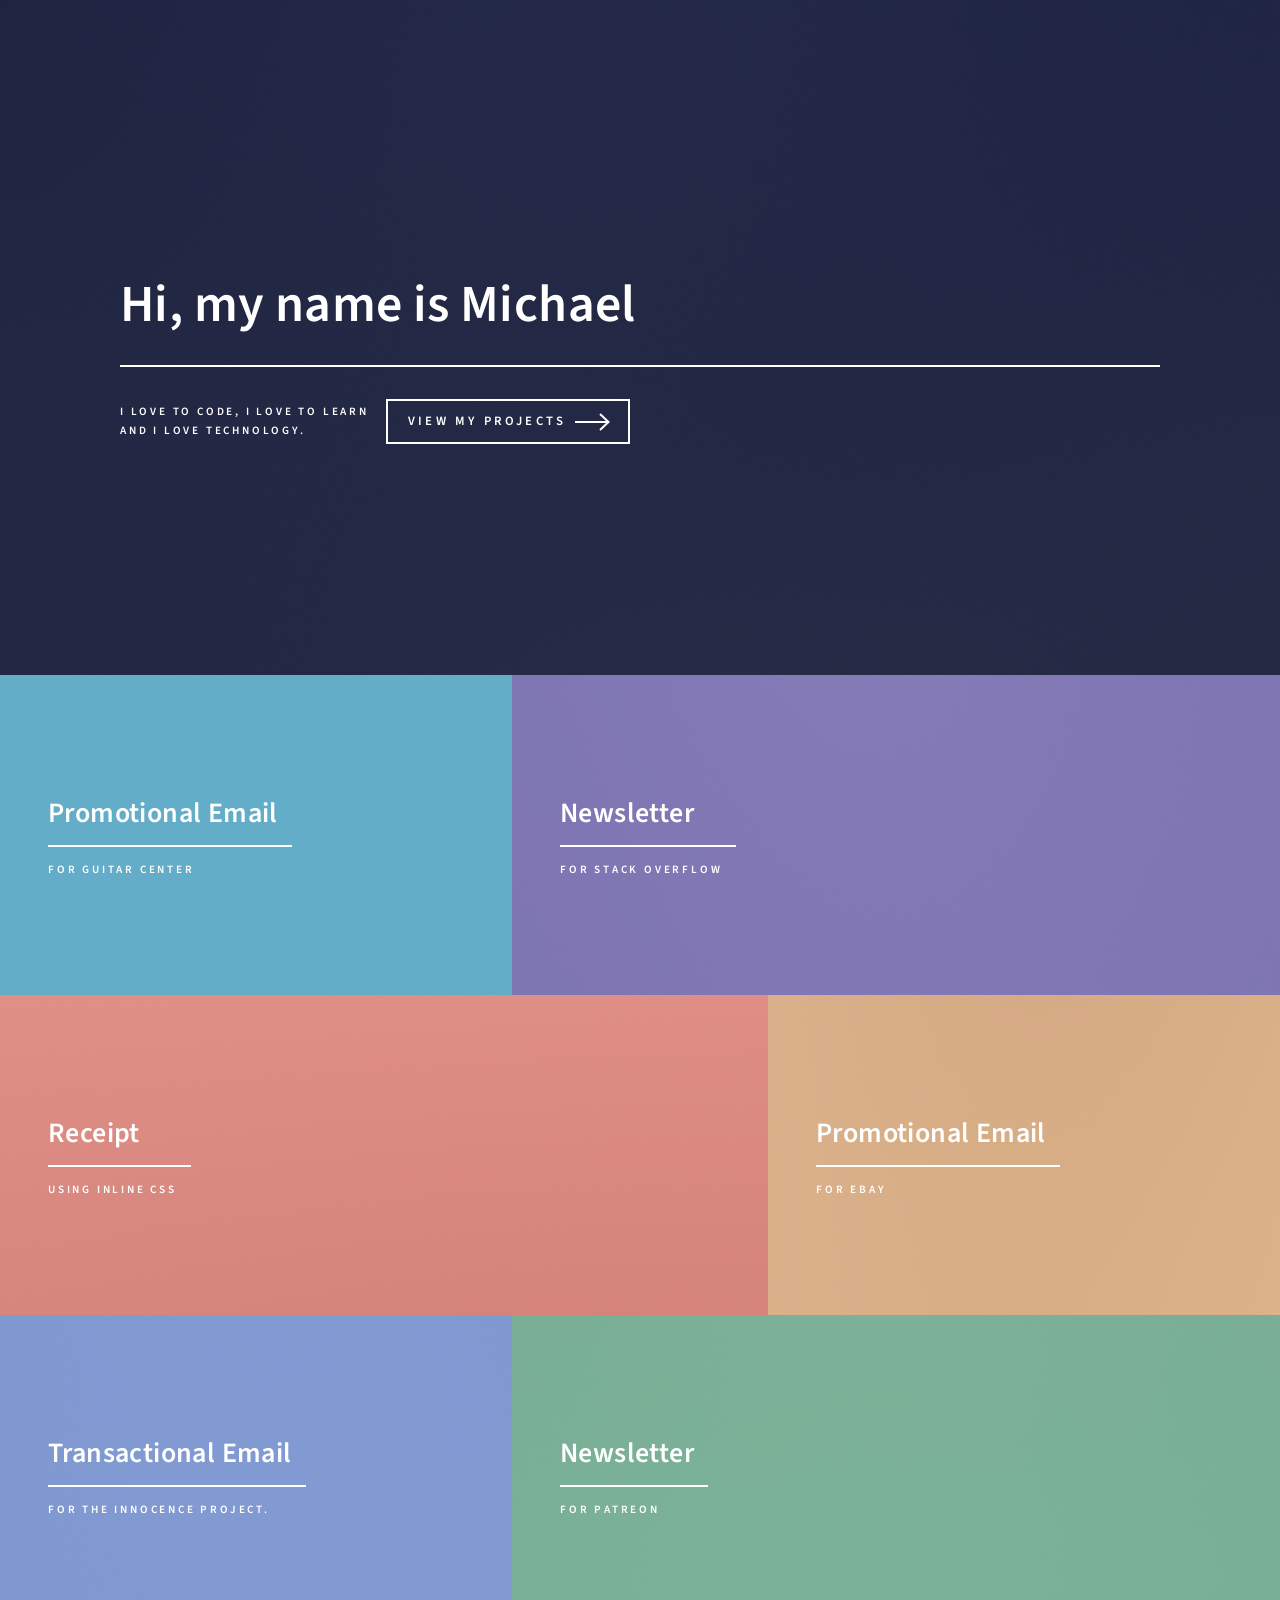
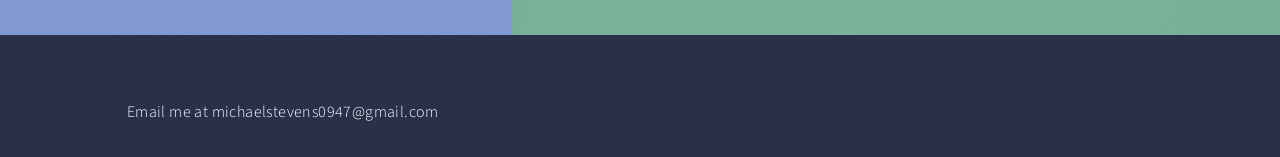
==== commit bf1ff683: "Updated index" ====
--- a/index.html
+++ b/index.html
@@ -67,7 +67,6 @@
 									<header class="major">
 										<h3><a href="Guitar center email/guitar center email.html" class="link" target='_blank'>Promotional Email</a></h3>
 										<p>For guitar center</p>
-										<p><a href='' target='_blank' > Link To Git</p>
 									</header>
 								</article>
 								<article>
@@ -75,7 +74,7 @@
 										<img src="images/pic02.jpg" alt="" />
 									</span>
 									<header class="major">
-										<h3><a href="Newsletter/Reputation values have changed across Stack Overflow.html" target='_blank' class="link">Newsletter</a></h3>
+										<h3><a href="Newsletter/index.html" target='_blank' class="link">Newsletter</a></h3>
 										<p>for stack overflow</p>
 									</header>
 								</article>
@@ -84,7 +83,7 @@
 										<img src="images/pic03.jpg" alt="" />
 									</span>
 									<header class="major">
-										<h3><a href="Transactional email 02/index.html" class="link">Receipt</a></h3>
+										<h3><a href="Transactional email 02/index.html" class="link" target='_blank'>Receipt</a></h3>
 										<p>Using inline CSS</p>
 									</header>
 								</article>
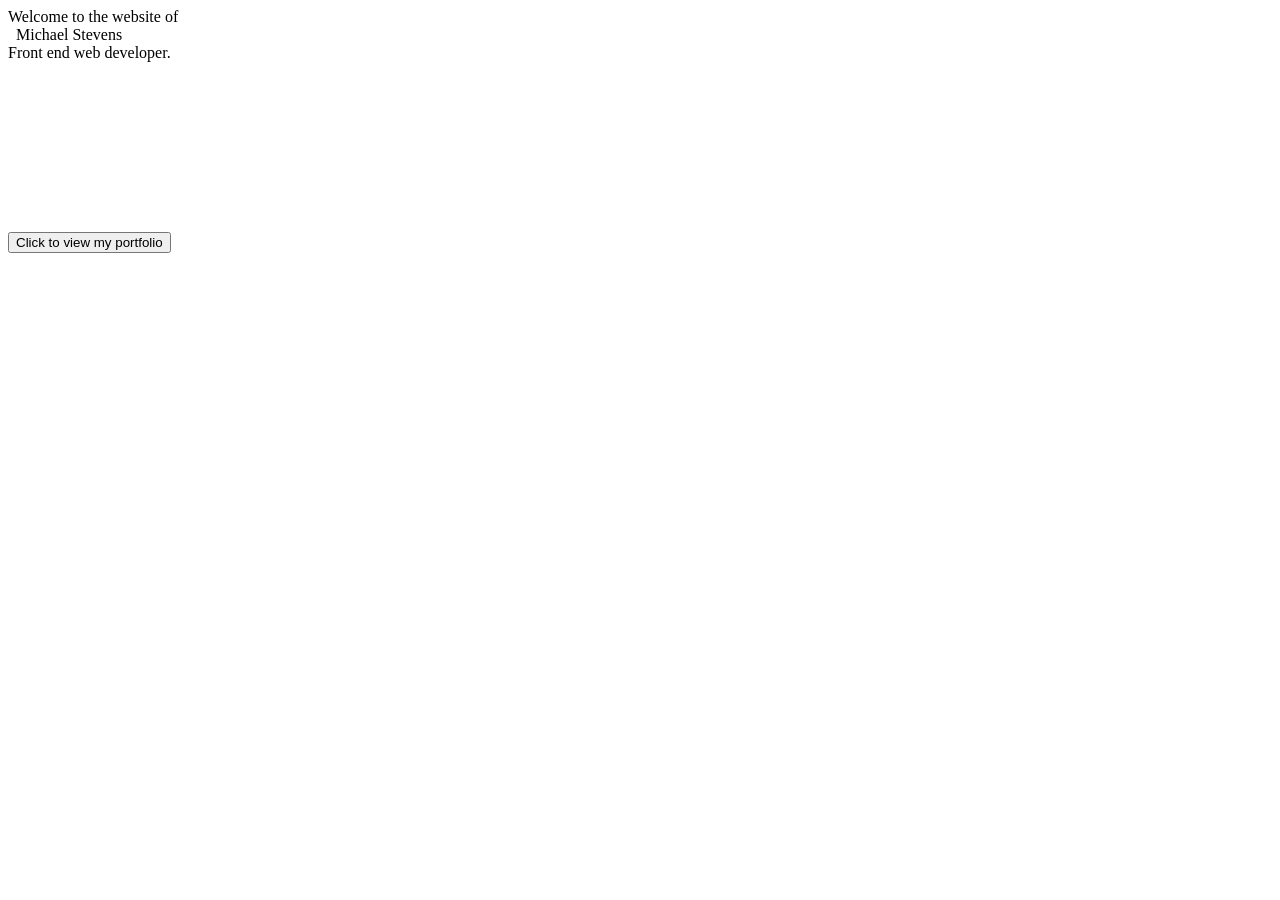
==== commit 8ba1c7cb: "replacing index.html" ====
--- a/index.html
+++ b/index.html
@@ -1,216 +1,25 @@
-<!DOCTYPE HTML>
-<!--
-	Forty by HTML5 UP
-	html5up.net | @ajlkn
-	Free for personal and commercial use under the CCA 3.0 license (html5up.net/license)
--->
-<html>
-	<head>
-		<title>Michael Stevens</title>
-		<meta charset="utf-8" />
-		<meta name="viewport" content="width=device-width, initial-scale=1, user-scalable=no" />
-		<link rel="stylesheet" href="assets/css/main.css" />
-		<noscript><link rel="stylesheet" href="assets/css/noscript.css" /></noscript>
-	</head>
-	<body class="is-preload">
+<!DOCTYPE html>
+<html lang="en">
+<head>
+    <meta charset="UTF-8">
+    <meta name="viewport" content="width=device-width, initial-scale=1.0">
+    <title>Document</title>
+    <link rel='stylesheet' href='style.css'>
+</head>
+<body> <!-- This is the splash page -->
+    <header id='splash-header'>
+        Welcome to the website of <div class='highlight-text'> &nbsp; Michael Stevens</div>
+    </header>
+    <div id='sub-header'>
+        Front end web developer.
+    </div>
+    <div id='gif-container'>
+        
+        <iframe id='gif' src="https://giphy.com/embed/xT9IgzoKnwFNmISR8I" frameBorder="0" allowFullScreen></iframe><p><a href="https://giphy.com/gifs/code-coding-seamless-xT9IgzoKnwFNmISR8I"></a></p>
+        
+    </div>
 
-		<!-- Wrapper -->
-			<div id="wrapper">
+    <a id='link' href = 'home.html'><button id='enter' >Click to view my portfolio</button></a>
+</body>
+</html>
 
-				<!-- Header -->
-					<header id="header" class="alt">
-						
-						<!-- <nav>
-							<a href="#menu">Menu</a>
-						</nav> -->
-					</header>
-
-				<!-- Menu -->
-					<!-- <nav id="menu">
-						<ul class="links">
-							<li><a href="index.html">Home</a></li>
-							<li><a href="landing.html">Landing</a></li>
-							
-						</ul>
-						<ul class="actions stacked">
-							<li><a href="#" class="button primary fit">View My projects</a></li>
-							<li><a href="#" class="button fit">Log In</a></li>
-						</ul>
-					</nav> -->
-
-				<!-- Banner -->
-					<section id="banner" class="major">
-						<div class="inner">
-							<header class="major">
-								<h1>Hi, my name is Michael</h1>
-							</header>
-							<div class="content">
-								<p>	I love to code, I love to learn<br />
-								and I love technology. <br /></p>
-								
-								<ul class="actions">
-									<li><a href="#one" class="button next scrolly">View my projects</a></li>
-								</ul>
-							</div>
-						</div>
-					</section>
-
-				<!-- Main -->
-					<div id="main">
-
-						<!-- One -->
-							<section id="one" class="tiles">
-								<article>
-									<span class="image">
-										<img src="images/Guitar center photo.PNG" alt="" />
-									</span>
-									<header class="major">
-										<h3><a href="Guitar center email/guitar center email.html" class="link" target='_blank'>Promotional Email</a></h3>
-										<p>For guitar center</p>
-									</header>
-								</article>
-								<article>
-									<span class="image">
-										<img src="images/pic02.jpg" alt="" />
-									</span>
-									<header class="major">
-										<h3><a href="Newsletter/index.html" target='_blank' class="link">Newsletter</a></h3>
-										<p>for stack overflow</p>
-									</header>
-								</article>
-								<article>
-									<span class="image">
-										<img src="images/pic03.jpg" alt="" />
-									</span>
-									<header class="major">
-										<h3><a href="Transactional email 02/index.html" class="link" target='_blank'>Receipt</a></h3>
-										<p>Using inline CSS</p>
-									</header>
-								</article>
-								<article>
-									<span class="image">
-										<img src="images/pic04.jpg" alt="" />
-									</span>
-									<header class="major">
-										<h3><a href="Promotional Email 02/index.html" target='_blank' class="link">Promotional Email</a></h3>
-										<p>For Ebay</p>
-									</header>
-								</article>
-								<article>
-									<span class="image">
-										<img src="images/pic05.jpg" alt="" />
-									</span>
-									<header class="major">
-										<h3><a href="Transactional email/index.html" target='_blank' class="link">Transactional Email </a></h3>
-										<p>For the innocence project.</p>
-									</header>
-								</article>
-								<article>
-									<span class="image">
-										<img src="images/pic06.jpg" alt="" />
-									</span>
-									<header class="major">
-										<h3><a href="Newsletter 02/index.html" class="link" target="_blank">Newsletter</a></h3>
-										<p>For patreon</p>
-									</header>
-								</article>
-							</section>
-
-						<!-- Two -->
-							<section id="two">
-								<div class="inner">
-									&nbsp;
-									Email me at michaelstevens0947@gmail.com
-									<!-- <header class="major">
-										<h2>Massa libero</h2>
-									</header>
-									<p>Nullam et orci eu lorem consequat tincidunt vivamus et sagittis libero. Mauris aliquet magna magna sed nunc rhoncus pharetra. Pellentesque condimentum sem. In efficitur ligula tate urna. Maecenas laoreet massa vel lacinia pellentesque lorem ipsum dolor. Nullam et orci eu lorem consequat tincidunt. Vivamus et sagittis libero. Mauris aliquet magna magna sed nunc rhoncus amet pharetra et feugiat tempus.</p>
-									<ul class="actions">
-										<li><a href="landing.html" class="button next">Get Started</a></li>
-									</ul>
-								</div>
-							</section> -->
-					</div>
-
-				<!-- Contact -->
-					<!-- <section id="contact">
-						<div class="inner">
-							<section>
-								<form method="post" action="#">
-									<div class="fields">
-										<div class="field half">
-											<label for="name">Name</label>
-											<input type="text" name="name" id="name" />
-										</div>
-										<div class="field half">
-											<label for="email">Email</label>
-											<input type="text" name="email" id="email" />
-										</div>
-										<div class="field">
-											<label for="message">Message</label>
-											<textarea name="message" id="message" rows="6"></textarea>
-										</div>
-									</div>
-									<ul class="actions">
-										<li><input type="submit" value="Send Message" class="primary" /></li>
-										<li><input type="reset" value="Clear" /></li>
-									</ul>
-								</form>
-							</section> -->
-							<!-- <section class="split">
-								<section>
-									<div class="contact-method">
-										<span class="icon solid alt fa-envelope"></span>
-										<h3>Email</h3>
-										<a href="#">information@untitled.tld</a>
-									</div>
-								</section>
-								<section>
-									<div class="contact-method">
-										<span class="icon solid alt fa-phone"></span>
-										<h3>Phone</h3>
-										<span>(000) 000-0000 x12387</span>
-									</div>
-								</section>
-								<section>
-									<div class="contact-method">
-										<span class="icon solid alt fa-home"></span>
-										<h3>Address</h3>
-										<span>1234 Somewhere Road #5432<br />
-										Nashville, TN 00000<br />
-										United States of America</span>
-									</div>
-								</section>
-							</section> -->
-						</div>
-					</section>
-
-				<!-- Footer -->
-					<footer id="footer">
-						<!-- <div class="inner">
-							<ul class="icons">
-								<li><a href="#" class="icon brands alt fa-twitter"><span class="label">Twitter</span></a></li>
-								<li><a href="#" class="icon brands alt fa-facebook-f"><span class="label">Facebook</span></a></li>
-								<li><a href="#" class="icon brands alt fa-instagram"><span class="label">Instagram</span></a></li>
-								<li><a href="#" class="icon brands alt fa-github"><span class="label">GitHub</span></a></li>
-								<li><a href="#" class="icon brands alt fa-linkedin-in"><span class="label">LinkedIn</span></a></li>
-							</ul>
-							<ul class="copyright">
-								<li>&copy; Untitled</li><li>Design: <a href="https://html5up.net">HTML5 UP</a></li>
-							</ul>
-						</div> -->
-					</footer>
-
-			</div>
-
-		<!-- Scripts -->
-			<script src="assets/js/jquery.min.js"></script>
-			<script src="assets/js/jquery.scrolly.min.js"></script>
-			<script src="assets/js/jquery.scrollex.min.js"></script>
-			<script src="assets/js/browser.min.js"></script>
-			<script src="assets/js/breakpoints.min.js"></script>
-			<script src="assets/js/util.js"></script>
-			<script src="assets/js/main.js"></script>
-
-	</body>
-</html>
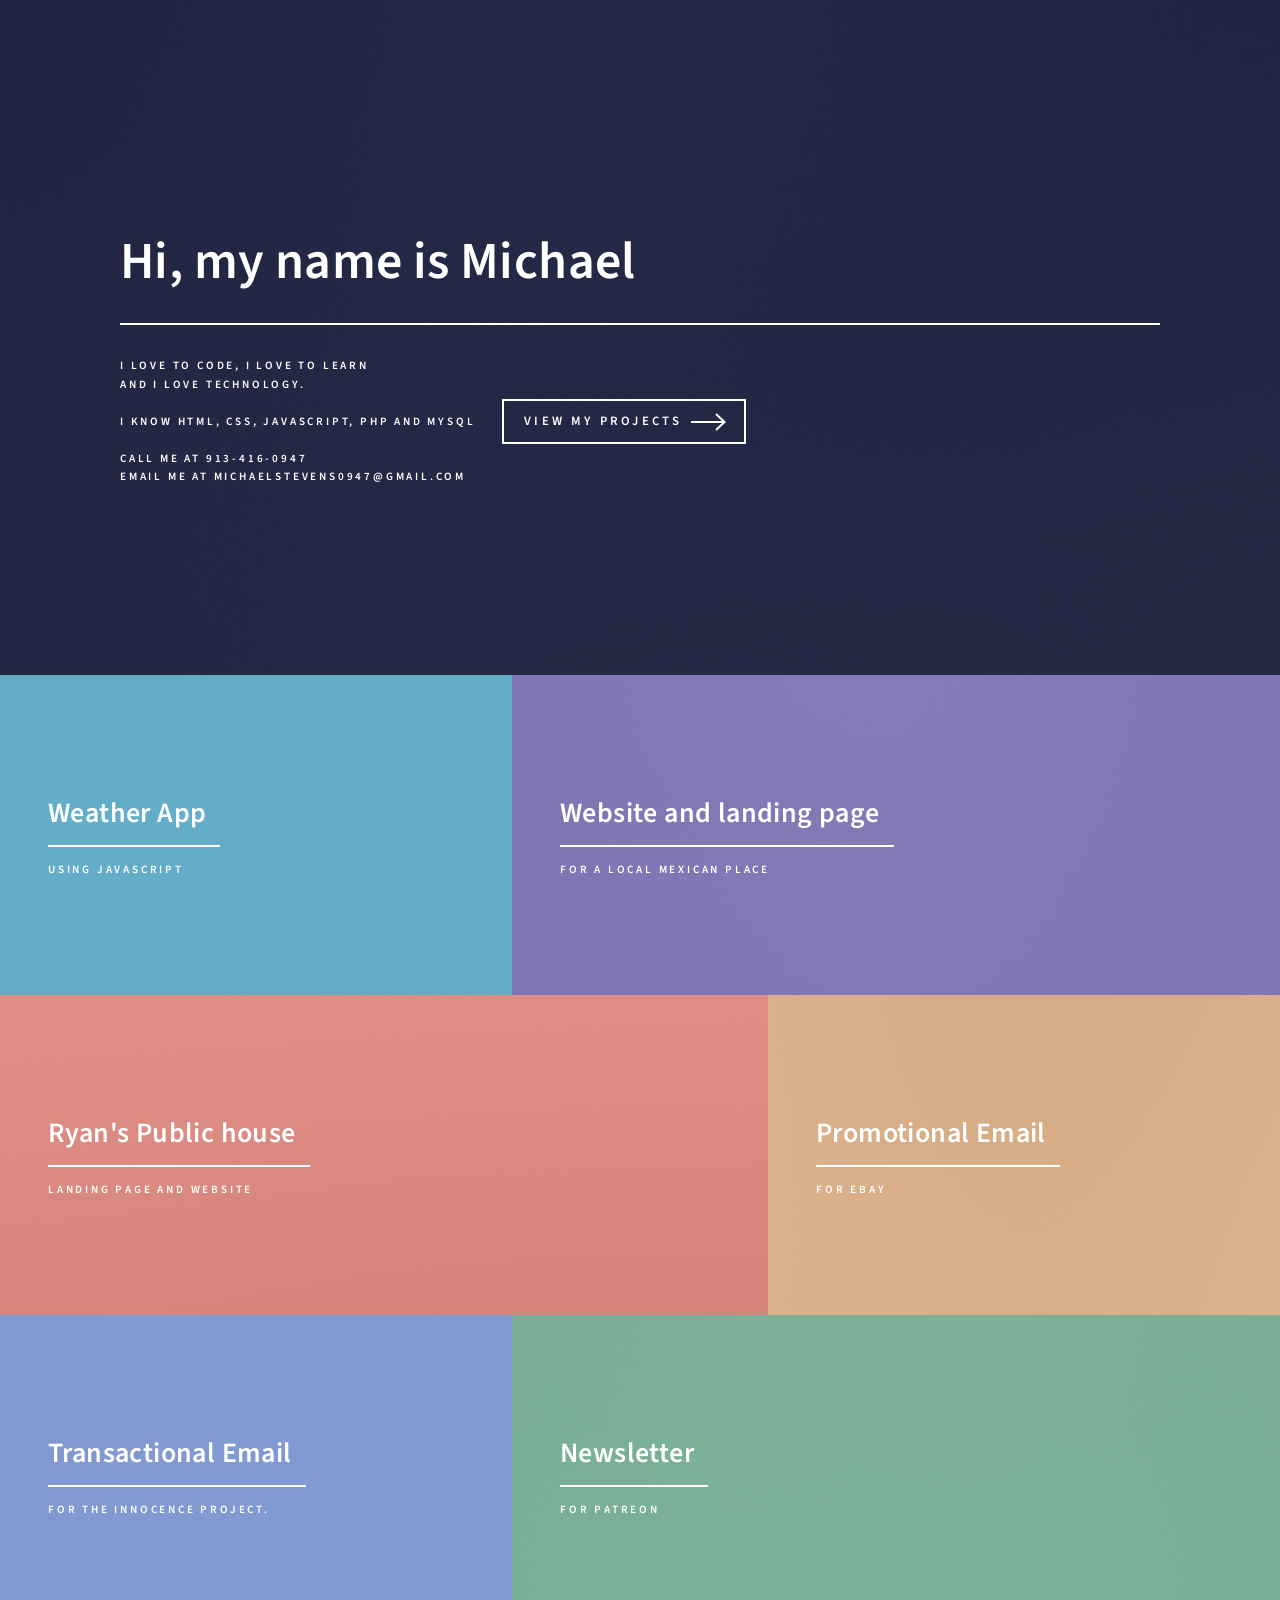
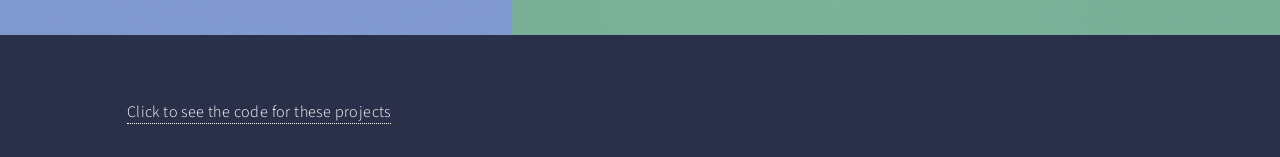
==== commit 796c425a: "Add files via upload" ====
--- a/index.html
+++ b/index.html
@@ -1,25 +1,224 @@
-<!DOCTYPE html>
-<html lang="en">
-<head>
-    <meta charset="UTF-8">
-    <meta name="viewport" content="width=device-width, initial-scale=1.0">
-    <title>Document</title>
-    <link rel='stylesheet' href='style.css'>
-</head>
-<body> <!-- This is the splash page -->
-    <header id='splash-header'>
-        Welcome to the website of <div class='highlight-text'> &nbsp; Michael Stevens</div>
-    </header>
-    <div id='sub-header'>
-        Front end web developer.
-    </div>
-    <div id='gif-container'>
-        
-        <iframe id='gif' src="https://giphy.com/embed/xT9IgzoKnwFNmISR8I" frameBorder="0" allowFullScreen></iframe><p><a href="https://giphy.com/gifs/code-coding-seamless-xT9IgzoKnwFNmISR8I"></a></p>
-        
-    </div>
-
-    <a id='link' href = 'home.html'><button id='enter' >Click to view my portfolio</button></a>
-</body>
-</html>
-
+<!DOCTYPE HTML>
+<!--
+	Forty by HTML5 UP
+	html5up.net | @ajlkn
+	Free for personal and commercial use under the CCA 3.0 license (html5up.net/license)
+-->
+<html>
+	<head>
+		<title>Michael Stevens</title>
+		<meta charset="utf-8" />
+		<meta name="viewport" content="width=device-width, initial-scale=1, user-scalable=no" />
+		<link rel="stylesheet" href="assets/css/main.css" />
+		<noscript><link rel="stylesheet" href="assets/css/noscript.css" /></noscript>
+	</head>
+	<body class="is-preload">
+
+		<!-- Wrapper -->
+			<div id="wrapper">
+
+				<!-- Header -->
+					<header id="header" class="alt">
+						
+						<!-- <nav>
+							<a href="#menu">Menu</a>
+						</nav> -->
+					</header>
+
+				<!-- Menu -->
+					<!-- <nav id="menu">
+						<ul class="links">
+							<li><a href="index.html">Home</a></li>
+							<li><a href="landing.html">Landing</a></li>
+							
+						</ul>
+						<ul class="actions stacked">
+							<li><a href="#" class="button primary fit">View My projects</a></li>
+							<li><a href="#" class="button fit">Log In</a></li>
+						</ul>
+					</nav> -->
+
+				<!-- Banner -->
+					<section id="banner" class="major">
+						<div class="inner">
+							<header class="major">
+								<h1>Hi, my name is Michael</h1>
+							</header>
+							<div class="content">
+								<p>	I love to code, I love to learn<br />
+								and I love technology. <br>
+								&nbsp;<br>
+								I know HTML, CSS, Javascript, PHP and MySQL
+								&nbsp;<br>
+								&nbsp;<br>
+								Call me at 913-416-0947<br>
+								Email me at michaelstevens0947@gmail.com <br /></p><br>
+								
+								
+								<ul class="actions">
+									<li><a href="#one" class="button next scrolly">View my projects</a></li>
+								</ul>
+							</div>
+						</div>
+					</section>
+
+				<!-- Main -->
+					<div id="main">
+
+						<!-- One -->
+							<section id="one" class="tiles">
+								<article>
+									<span class="image">
+										<img src="images/Guitar center photo.PNG" alt="" />
+									</span>
+									<header class="major">
+										<h3><a href="/JS API/index.html" class="link" target='_blank'>Weather App</a></h3>
+										<p>Using Javascript</p>
+									</header>
+								</article>
+								<article>
+									<span class="image">
+										<img src="images/pic02.jpg" alt="" />
+									</span>
+									<header class="major">
+										<h3><a href="/Rodeo Mexican Restaurant/index.html" target='_blank' class="link">Website and landing page</a></h3>
+										<p>for a local mexican place</p>
+									</header>
+								</article>
+								
+								<article>
+									<span class="image">
+										<img src="images/pic03.jpg" alt="" />
+									</span>
+									<header class="major">
+										<h3><a href="/RPH 02/index.html" class="link" target='_blank'>Ryan's Public house</a></h3>
+										<p>Landing page and website</p>
+									</header>
+								</article>
+								<article>
+									<span class="image">
+										<img src="images/pic04.jpg" alt="" />
+									</span>
+									<header class="major">
+										<h3><a href="Promotional Email 02/index.html" target='_blank' class="link">Promotional Email</a></h3>
+										<p>For Ebay</p>
+									</header>
+								</article>
+								<article>
+									<span class="image">
+										<img src="images/pic05.jpg" alt="" />
+									</span>
+									<header class="major">
+										<h3><a href="Transactional email/index.html" target='_blank' class="link">Transactional Email </a></h3>
+										<p>For the innocence project.</p>
+									</header>
+								</article>
+								<article>
+									<span class="image">
+										<img src="images/pic06.jpg" alt="" />
+									</span>
+									<header class="major">
+										<h3><a href="Newsletter 02/index.html" class="link" target="_blank">Newsletter</a></h3>
+										<p>For patreon</p>
+									</header>
+								</article>
+							</section>
+
+						<!-- Two -->
+							<section id="two">
+								<div class="inner">
+									&nbsp;
+									<a target='_blank' href='https://github.com/MichaelStevens247/michaelstevens247.github.io'>Click to see the code for these projects</a>
+									<!-- <header class="major">
+										<h2>Massa libero</h2>
+									</header>
+									<p>Nullam et orci eu lorem consequat tincidunt vivamus et sagittis libero. Mauris aliquet magna magna sed nunc rhoncus pharetra. Pellentesque condimentum sem. In efficitur ligula tate urna. Maecenas laoreet massa vel lacinia pellentesque lorem ipsum dolor. Nullam et orci eu lorem consequat tincidunt. Vivamus et sagittis libero. Mauris aliquet magna magna sed nunc rhoncus amet pharetra et feugiat tempus.</p>
+									<ul class="actions">
+										<li><a href="landing.html" class="button next">Get Started</a></li>
+									</ul>
+								</div>
+							</section> -->
+					</div>
+
+				<!-- Contact -->
+					<!-- <section id="contact">
+						<div class="inner">
+							<section>
+								<form method="post" action="#">
+									<div class="fields">
+										<div class="field half">
+											<label for="name">Name</label>
+											<input type="text" name="name" id="name" />
+										</div>
+										<div class="field half">
+											<label for="email">Email</label>
+											<input type="text" name="email" id="email" />
+										</div>
+										<div class="field">
+											<label for="message">Message</label>
+											<textarea name="message" id="message" rows="6"></textarea>
+										</div>
+									</div>
+									<ul class="actions">
+										<li><input type="submit" value="Send Message" class="primary" /></li>
+										<li><input type="reset" value="Clear" /></li>
+									</ul>
+								</form>
+							</section> -->
+							<!-- <section class="split">
+								<section>
+									<div class="contact-method">
+										<span class="icon solid alt fa-envelope"></span>
+										<h3>Email</h3>
+										<a href="#">information@untitled.tld</a>
+									</div>
+								</section>
+								<section>
+									<div class="contact-method">
+										<span class="icon solid alt fa-phone"></span>
+										<h3>Phone</h3>
+										<span>(000) 000-0000 x12387</span>
+									</div>
+								</section>
+								<section>
+									<div class="contact-method">
+										<span class="icon solid alt fa-home"></span>
+										<h3>Address</h3>
+										<span>1234 Somewhere Road #5432<br />
+										Nashville, TN 00000<br />
+										United States of America</span>
+									</div>
+								</section>
+							</section> -->
+						</div>
+					</section>
+
+				<!-- Footer -->
+					<footer id="footer">
+						<!-- <div class="inner">
+							<ul class="icons">
+								<li><a href="#" class="icon brands alt fa-twitter"><span class="label">Twitter</span></a></li>
+								<li><a href="#" class="icon brands alt fa-facebook-f"><span class="label">Facebook</span></a></li>
+								<li><a href="#" class="icon brands alt fa-instagram"><span class="label">Instagram</span></a></li>
+								<li><a href="#" class="icon brands alt fa-github"><span class="label">GitHub</span></a></li>
+								<li><a href="#" class="icon brands alt fa-linkedin-in"><span class="label">LinkedIn</span></a></li>
+							</ul>
+							<ul class="copyright">
+								<li>&copy; Untitled</li><li>Design: <a href="https://html5up.net">HTML5 UP</a></li>
+							</ul>
+						</div> -->
+					</footer>
+
+			</div>
+
+		<!-- Scripts -->
+			<script src="assets/js/jquery.min.js"></script>
+			<script src="assets/js/jquery.scrolly.min.js"></script>
+			<script src="assets/js/jquery.scrollex.min.js"></script>
+			<script src="assets/js/browser.min.js"></script>
+			<script src="assets/js/breakpoints.min.js"></script>
+			<script src="assets/js/util.js"></script>
+			<script src="assets/js/main.js"></script>
+
+	</body>
+</html>
--- a/assets/css/main.css
+++ b/assets/css/main.css
@@ -0,0 +1,3952 @@
+@import url(fontawesome-all.min.css);
+@import url("https://fonts.googleapis.com/css?family=Source+Sans+Pro:300,300italic,600,600italic");
+
+/*
+	Forty by HTML5 UP
+	html5up.net | @ajlkn
+	Free for personal and commercial use under the CCA 3.0 license (html5up.net/license)
+*/
+
+html, body, div, span, applet, object,
+iframe, h1, h2, h3, h4, h5, h6, p, blockquote,
+pre, a, abbr, acronym, address, big, cite,
+code, del, dfn, em, img, ins, kbd, q, s, samp,
+small, strike, strong, sub, sup, tt, var, b,
+u, i, center, dl, dt, dd, ol, ul, li, fieldset,
+form, label, legend, table, caption, tbody,
+tfoot, thead, tr, th, td, article, aside,
+canvas, details, embed, figure, figcaption,
+footer, header, hgroup, menu, nav, output, ruby,
+section, summary, time, mark, audio, video {
+	margin: 0;
+	padding: 0;
+	border: 0;
+	font-size: 100%;
+	font: inherit;
+	vertical-align: baseline;}
+
+article, aside, details, figcaption, figure,
+footer, header, hgroup, menu, nav, section {
+	display: block;}
+
+body {
+	line-height: 1;
+}
+
+ol, ul {
+	list-style: none;
+}
+
+blockquote, q {
+	quotes: none;
+}
+
+	blockquote:before, blockquote:after, q:before, q:after {
+		content: '';
+		content: none;
+	}
+
+table {
+	border-collapse: collapse;
+	border-spacing: 0;
+}
+
+body {
+	-webkit-text-size-adjust: none;
+}
+
+mark {
+	background-color: transparent;
+	color: inherit;
+}
+
+input::-moz-focus-inner {
+	border: 0;
+	padding: 0;
+}
+
+input, select, textarea {
+	-moz-appearance: none;
+	-webkit-appearance: none;
+	-ms-appearance: none;
+	appearance: none;
+}
+
+/* Basic */
+
+	@-ms-viewport {
+		width: device-width;
+	}
+
+	body {
+		-ms-overflow-style: scrollbar;
+	}
+
+	@media screen and (max-width: 480px) {
+
+		html, body {
+			min-width: 320px;
+		}
+
+	}
+
+	html {
+		box-sizing: border-box;
+	}
+
+	*, *:before, *:after {
+		box-sizing: inherit;
+	}
+
+	body {
+		background: #242943;
+	}
+
+		body.is-preload *, body.is-preload *:before, body.is-preload *:after {
+			-moz-animation: none !important;
+			-webkit-animation: none !important;
+			-ms-animation: none !important;
+			animation: none !important;
+			-moz-transition: none !important;
+			-webkit-transition: none !important;
+			-ms-transition: none !important;
+			transition: none !important;
+		}
+
+/* Type */
+
+	body, input, select, textarea {
+		color: #ffffff;
+		font-family: "Source Sans Pro", Helvetica, sans-serif;
+		font-size: 17pt;
+		font-weight: 300;
+		letter-spacing: 0.025em;
+		line-height: 1.65;
+	}
+
+		@media screen and (max-width: 1680px) {
+
+			body, input, select, textarea {
+				font-size: 14pt;
+			}
+
+		}
+
+		@media screen and (max-width: 1280px) {
+
+			body, input, select, textarea {
+				font-size: 12pt;
+			}
+
+		}
+
+		@media screen and (max-width: 360px) {
+
+			body, input, select, textarea {
+				font-size: 11pt;
+			}
+
+		}
+
+	a {
+		-moz-transition: color 0.2s ease-in-out, border-bottom-color 0.2s ease-in-out;
+		-webkit-transition: color 0.2s ease-in-out, border-bottom-color 0.2s ease-in-out;
+		-ms-transition: color 0.2s ease-in-out, border-bottom-color 0.2s ease-in-out;
+		transition: color 0.2s ease-in-out, border-bottom-color 0.2s ease-in-out;
+		border-bottom: dotted 1px;
+		color: inherit;
+		text-decoration: none;
+	}
+
+		a:hover {
+			border-bottom-color: transparent;
+			color: #9bf1ff !important;
+		}
+
+		a:active {
+			color: #53e3fb !important;
+		}
+
+	strong, b {
+		color: #ffffff;
+		font-weight: 600;
+	}
+
+	em, i {
+		font-style: italic;
+	}
+
+	p {
+		margin: 0 0 2em 0;
+	}
+
+	h1, h2, h3, h4, h5, h6 {
+		color: #ffffff;
+		font-weight: 600;
+		line-height: 1.65;
+		margin: 0 0 1em 0;
+	}
+
+		h1 a, h2 a, h3 a, h4 a, h5 a, h6 a {
+			color: inherit;
+			border-bottom: 0;
+		}
+
+	h1 {
+		font-size: 2.5em;
+	}
+
+	h2 {
+		font-size: 1.75em;
+	}
+
+	h3 {
+		font-size: 1.35em;
+	}
+
+	h4 {
+		font-size: 1.1em;
+	}
+
+	h5 {
+		font-size: 0.9em;
+	}
+
+	h6 {
+		font-size: 0.7em;
+	}
+
+	@media screen and (max-width: 736px) {
+
+		h1 {
+			font-size: 2em;
+		}
+
+		h2 {
+			font-size: 1.5em;
+		}
+
+		h3 {
+			font-size: 1.25em;
+		}
+
+	}
+
+	sub {
+		font-size: 0.8em;
+		position: relative;
+		top: 0.5em;
+	}
+
+	sup {
+		font-size: 0.8em;
+		position: relative;
+		top: -0.5em;
+	}
+
+	blockquote {
+		border-left: solid 4px rgba(212, 212, 255, 0.1);
+		font-style: italic;
+		margin: 0 0 2em 0;
+		padding: 0.5em 0 0.5em 2em;
+	}
+
+	code {
+		background: rgba(212, 212, 255, 0.035);
+		font-family: "Courier New", monospace;
+		font-size: 0.9em;
+		margin: 0 0.25em;
+		padding: 0.25em 0.65em;
+	}
+
+	pre {
+		-webkit-overflow-scrolling: touch;
+		font-family: "Courier New", monospace;
+		font-size: 0.9em;
+		margin: 0 0 2em 0;
+	}
+
+		pre code {
+			display: block;
+			line-height: 1.75;
+			padding: 1em 1.5em;
+			overflow-x: auto;
+		}
+
+	hr {
+		border: 0;
+		border-bottom: solid 1px rgba(212, 212, 255, 0.1);
+		margin: 2em 0;
+	}
+
+		hr.major {
+			margin: 3em 0;
+		}
+
+	.align-left {
+		text-align: left;
+	}
+
+	.align-center {
+		text-align: center;
+	}
+
+	.align-right {
+		text-align: right;
+	}
+
+/* Row */
+
+	.row {
+		display: flex;
+		flex-wrap: wrap;
+		box-sizing: border-box;
+		align-items: stretch;
+	}
+
+		.row > * {
+			box-sizing: border-box;
+		}
+
+		.row.gtr-uniform > * > :last-child {
+			margin-bottom: 0;
+		}
+
+		.row.aln-left {
+			justify-content: flex-start;
+		}
+
+		.row.aln-center {
+			justify-content: center;
+		}
+
+		.row.aln-right {
+			justify-content: flex-end;
+		}
+
+		.row.aln-top {
+			align-items: flex-start;
+		}
+
+		.row.aln-middle {
+			align-items: center;
+		}
+
+		.row.aln-bottom {
+			align-items: flex-end;
+		}
+
+		.row > .imp {
+			order: -1;
+		}
+
+		.row > .col-1 {
+			width: 8.33333%;
+		}
+
+		.row > .off-1 {
+			margin-left: 8.33333%;
+		}
+
+		.row > .col-2 {
+			width: 16.66667%;
+		}
+
+		.row > .off-2 {
+			margin-left: 16.66667%;
+		}
+
+		.row > .col-3 {
+			width: 25%;
+		}
+
+		.row > .off-3 {
+			margin-left: 25%;
+		}
+
+		.row > .col-4 {
+			width: 33.33333%;
+		}
+
+		.row > .off-4 {
+			margin-left: 33.33333%;
+		}
+
+		.row > .col-5 {
+			width: 41.66667%;
+		}
+
+		.row > .off-5 {
+			margin-left: 41.66667%;
+		}
+
+		.row > .col-6 {
+			width: 50%;
+		}
+
+		.row > .off-6 {
+			margin-left: 50%;
+		}
+
+		.row > .col-7 {
+			width: 58.33333%;
+		}
+
+		.row > .off-7 {
+			margin-left: 58.33333%;
+		}
+
+		.row > .col-8 {
+			width: 66.66667%;
+		}
+
+		.row > .off-8 {
+			margin-left: 66.66667%;
+		}
+
+		.row > .col-9 {
+			width: 75%;
+		}
+
+		.row > .off-9 {
+			margin-left: 75%;
+		}
+
+		.row > .col-10 {
+			width: 83.33333%;
+		}
+
+		.row > .off-10 {
+			margin-left: 83.33333%;
+		}
+
+		.row > .col-11 {
+			width: 91.66667%;
+		}
+
+		.row > .off-11 {
+			margin-left: 91.66667%;
+		}
+
+		.row > .col-12 {
+			width: 100%;
+		}
+
+		.row > .off-12 {
+			margin-left: 100%;
+		}
+
+		.row.gtr-0 {
+			margin-top: 0;
+			margin-left: 0em;
+		}
+
+			.row.gtr-0 > * {
+				padding: 0 0 0 0em;
+			}
+
+			.row.gtr-0.gtr-uniform {
+				margin-top: 0em;
+			}
+
+				.row.gtr-0.gtr-uniform > * {
+					padding-top: 0em;
+				}
+
+		.row.gtr-25 {
+			margin-top: 0;
+			margin-left: -0.5em;
+		}
+
+			.row.gtr-25 > * {
+				padding: 0 0 0 0.5em;
+			}
+
+			.row.gtr-25.gtr-uniform {
+				margin-top: -0.5em;
+			}
+
+				.row.gtr-25.gtr-uniform > * {
+					padding-top: 0.5em;
+				}
+
+		.row.gtr-50 {
+			margin-top: 0;
+			margin-left: -1em;
+		}
+
+			.row.gtr-50 > * {
+				padding: 0 0 0 1em;
+			}
+
+			.row.gtr-50.gtr-uniform {
+				margin-top: -1em;
+			}
+
+				.row.gtr-50.gtr-uniform > * {
+					padding-top: 1em;
+				}
+
+		.row {
+			margin-top: 0;
+			margin-left: -2em;
+		}
+
+			.row > * {
+				padding: 0 0 0 2em;
+			}
+
+			.row.gtr-uniform {
+				margin-top: -2em;
+			}
+
+				.row.gtr-uniform > * {
+					padding-top: 2em;
+				}
+
+		.row.gtr-150 {
+			margin-top: 0;
+			margin-left: -3em;
+		}
+
+			.row.gtr-150 > * {
+				padding: 0 0 0 3em;
+			}
+
+			.row.gtr-150.gtr-uniform {
+				margin-top: -3em;
+			}
+
+				.row.gtr-150.gtr-uniform > * {
+					padding-top: 3em;
+				}
+
+		.row.gtr-200 {
+			margin-top: 0;
+			margin-left: -4em;
+		}
+
+			.row.gtr-200 > * {
+				padding: 0 0 0 4em;
+			}
+
+			.row.gtr-200.gtr-uniform {
+				margin-top: -4em;
+			}
+
+				.row.gtr-200.gtr-uniform > * {
+					padding-top: 4em;
+				}
+
+		@media screen and (max-width: 1680px) {
+
+			.row {
+				display: flex;
+				flex-wrap: wrap;
+				box-sizing: border-box;
+				align-items: stretch;
+			}
+
+				.row > * {
+					box-sizing: border-box;
+				}
+
+				.row.gtr-uniform > * > :last-child {
+					margin-bottom: 0;
+				}
+
+				.row.aln-left {
+					justify-content: flex-start;
+				}
+
+				.row.aln-center {
+					justify-content: center;
+				}
+
+				.row.aln-right {
+					justify-content: flex-end;
+				}
+
+				.row.aln-top {
+					align-items: flex-start;
+				}
+
+				.row.aln-middle {
+					align-items: center;
+				}
+
+				.row.aln-bottom {
+					align-items: flex-end;
+				}
+
+				.row > .imp-xlarge {
+					order: -1;
+				}
+
+				.row > .col-1-xlarge {
+					width: 8.33333%;
+				}
+
+				.row > .off-1-xlarge {
+					margin-left: 8.33333%;
+				}
+
+				.row > .col-2-xlarge {
+					width: 16.66667%;
+				}
+
+				.row > .off-2-xlarge {
+					margin-left: 16.66667%;
+				}
+
+				.row > .col-3-xlarge {
+					width: 25%;
+				}
+
+				.row > .off-3-xlarge {
+					margin-left: 25%;
+				}
+
+				.row > .col-4-xlarge {
+					width: 33.33333%;
+				}
+
+				.row > .off-4-xlarge {
+					margin-left: 33.33333%;
+				}
+
+				.row > .col-5-xlarge {
+					width: 41.66667%;
+				}
+
+				.row > .off-5-xlarge {
+					margin-left: 41.66667%;
+				}
+
+				.row > .col-6-xlarge {
+					width: 50%;
+				}
+
+				.row > .off-6-xlarge {
+					margin-left: 50%;
+				}
+
+				.row > .col-7-xlarge {
+					width: 58.33333%;
+				}
+
+				.row > .off-7-xlarge {
+					margin-left: 58.33333%;
+				}
+
+				.row > .col-8-xlarge {
+					width: 66.66667%;
+				}
+
+				.row > .off-8-xlarge {
+					margin-left: 66.66667%;
+				}
+
+				.row > .col-9-xlarge {
+					width: 75%;
+				}
+
+				.row > .off-9-xlarge {
+					margin-left: 75%;
+				}
+
+				.row > .col-10-xlarge {
+					width: 83.33333%;
+				}
+
+				.row > .off-10-xlarge {
+					margin-left: 83.33333%;
+				}
+
+				.row > .col-11-xlarge {
+					width: 91.66667%;
+				}
+
+				.row > .off-11-xlarge {
+					margin-left: 91.66667%;
+				}
+
+				.row > .col-12-xlarge {
+					width: 100%;
+				}
+
+				.row > .off-12-xlarge {
+					margin-left: 100%;
+				}
+
+				.row.gtr-0 {
+					margin-top: 0;
+					margin-left: 0em;
+				}
+
+					.row.gtr-0 > * {
+						padding: 0 0 0 0em;
+					}
+
+					.row.gtr-0.gtr-uniform {
+						margin-top: 0em;
+					}
+
+						.row.gtr-0.gtr-uniform > * {
+							padding-top: 0em;
+						}
+
+				.row.gtr-25 {
+					margin-top: 0;
+					margin-left: -0.5em;
+				}
+
+					.row.gtr-25 > * {
+						padding: 0 0 0 0.5em;
+					}
+
+					.row.gtr-25.gtr-uniform {
+						margin-top: -0.5em;
+					}
+
+						.row.gtr-25.gtr-uniform > * {
+							padding-top: 0.5em;
+						}
+
+				.row.gtr-50 {
+					margin-top: 0;
+					margin-left: -1em;
+				}
+
+					.row.gtr-50 > * {
+						padding: 0 0 0 1em;
+					}
+
+					.row.gtr-50.gtr-uniform {
+						margin-top: -1em;
+					}
+
+						.row.gtr-50.gtr-uniform > * {
+							padding-top: 1em;
+						}
+
+				.row {
+					margin-top: 0;
+					margin-left: -2em;
+				}
+
+					.row > * {
+						padding: 0 0 0 2em;
+					}
+
+					.row.gtr-uniform {
+						margin-top: -2em;
+					}
+
+						.row.gtr-uniform > * {
+							padding-top: 2em;
+						}
+
+				.row.gtr-150 {
+					margin-top: 0;
+					margin-left: -3em;
+				}
+
+					.row.gtr-150 > * {
+						padding: 0 0 0 3em;
+					}
+
+					.row.gtr-150.gtr-uniform {
+						margin-top: -3em;
+					}
+
+						.row.gtr-150.gtr-uniform > * {
+							padding-top: 3em;
+						}
+
+				.row.gtr-200 {
+					margin-top: 0;
+					margin-left: -4em;
+				}
+
+					.row.gtr-200 > * {
+						padding: 0 0 0 4em;
+					}
+
+					.row.gtr-200.gtr-uniform {
+						margin-top: -4em;
+					}
+
+						.row.gtr-200.gtr-uniform > * {
+							padding-top: 4em;
+						}
+
+		}
+
+		@media screen and (max-width: 1280px) {
+
+			.row {
+				display: flex;
+				flex-wrap: wrap;
+				box-sizing: border-box;
+				align-items: stretch;
+			}
+
+				.row > * {
+					box-sizing: border-box;
+				}
+
+				.row.gtr-uniform > * > :last-child {
+					margin-bottom: 0;
+				}
+
+				.row.aln-left {
+					justify-content: flex-start;
+				}
+
+				.row.aln-center {
+					justify-content: center;
+				}
+
+				.row.aln-right {
+					justify-content: flex-end;
+				}
+
+				.row.aln-top {
+					align-items: flex-start;
+				}
+
+				.row.aln-middle {
+					align-items: center;
+				}
+
+				.row.aln-bottom {
+					align-items: flex-end;
+				}
+
+				.row > .imp-large {
+					order: -1;
+				}
+
+				.row > .col-1-large {
+					width: 8.33333%;
+				}
+
+				.row > .off-1-large {
+					margin-left: 8.33333%;
+				}
+
+				.row > .col-2-large {
+					width: 16.66667%;
+				}
+
+				.row > .off-2-large {
+					margin-left: 16.66667%;
+				}
+
+				.row > .col-3-large {
+					width: 25%;
+				}
+
+				.row > .off-3-large {
+					margin-left: 25%;
+				}
+
+				.row > .col-4-large {
+					width: 33.33333%;
+				}
+
+				.row > .off-4-large {
+					margin-left: 33.33333%;
+				}
+
+				.row > .col-5-large {
+					width: 41.66667%;
+				}
+
+				.row > .off-5-large {
+					margin-left: 41.66667%;
+				}
+
+				.row > .col-6-large {
+					width: 50%;
+				}
+
+				.row > .off-6-large {
+					margin-left: 50%;
+				}
+
+				.row > .col-7-large {
+					width: 58.33333%;
+				}
+
+				.row > .off-7-large {
+					margin-left: 58.33333%;
+				}
+
+				.row > .col-8-large {
+					width: 66.66667%;
+				}
+
+				.row > .off-8-large {
+					margin-left: 66.66667%;
+				}
+
+				.row > .col-9-large {
+					width: 75%;
+				}
+
+				.row > .off-9-large {
+					margin-left: 75%;
+				}
+
+				.row > .col-10-large {
+					width: 83.33333%;
+				}
+
+				.row > .off-10-large {
+					margin-left: 83.33333%;
+				}
+
+				.row > .col-11-large {
+					width: 91.66667%;
+				}
+
+				.row > .off-11-large {
+					margin-left: 91.66667%;
+				}
+
+				.row > .col-12-large {
+					width: 100%;
+				}
+
+				.row > .off-12-large {
+					margin-left: 100%;
+				}
+
+				.row.gtr-0 {
+					margin-top: 0;
+					margin-left: 0em;
+				}
+
+					.row.gtr-0 > * {
+						padding: 0 0 0 0em;
+					}
+
+					.row.gtr-0.gtr-uniform {
+						margin-top: 0em;
+					}
+
+						.row.gtr-0.gtr-uniform > * {
+							padding-top: 0em;
+						}
+
+				.row.gtr-25 {
+					margin-top: 0;
+					margin-left: -0.375em;
+				}
+
+					.row.gtr-25 > * {
+						padding: 0 0 0 0.375em;
+					}
+
+					.row.gtr-25.gtr-uniform {
+						margin-top: -0.375em;
+					}
+
+						.row.gtr-25.gtr-uniform > * {
+							padding-top: 0.375em;
+						}
+
+				.row.gtr-50 {
+					margin-top: 0;
+					margin-left: -0.75em;
+				}
+
+					.row.gtr-50 > * {
+						padding: 0 0 0 0.75em;
+					}
+
+					.row.gtr-50.gtr-uniform {
+						margin-top: -0.75em;
+					}
+
+						.row.gtr-50.gtr-uniform > * {
+							padding-top: 0.75em;
+						}
+
+				.row {
+					margin-top: 0;
+					margin-left: -1.5em;
+				}
+
+					.row > * {
+						padding: 0 0 0 1.5em;
+					}
+
+					.row.gtr-uniform {
+						margin-top: -1.5em;
+					}
+
+						.row.gtr-uniform > * {
+							padding-top: 1.5em;
+						}
+
+				.row.gtr-150 {
+					margin-top: 0;
+					margin-left: -2.25em;
+				}
+
+					.row.gtr-150 > * {
+						padding: 0 0 0 2.25em;
+					}
+
+					.row.gtr-150.gtr-uniform {
+						margin-top: -2.25em;
+					}
+
+						.row.gtr-150.gtr-uniform > * {
+							padding-top: 2.25em;
+						}
+
+				.row.gtr-200 {
+					margin-top: 0;
+					margin-left: -3em;
+				}
+
+					.row.gtr-200 > * {
+						padding: 0 0 0 3em;
+					}
+
+					.row.gtr-200.gtr-uniform {
+						margin-top: -3em;
+					}
+
+						.row.gtr-200.gtr-uniform > * {
+							padding-top: 3em;
+						}
+
+		}
+
+		@media screen and (max-width: 980px) {
+
+			.row {
+				display: flex;
+				flex-wrap: wrap;
+				box-sizing: border-box;
+				align-items: stretch;
+			}
+
+				.row > * {
+					box-sizing: border-box;
+				}
+
+				.row.gtr-uniform > * > :last-child {
+					margin-bottom: 0;
+				}
+
+				.row.aln-left {
+					justify-content: flex-start;
+				}
+
+				.row.aln-center {
+					justify-content: center;
+				}
+
+				.row.aln-right {
+					justify-content: flex-end;
+				}
+
+				.row.aln-top {
+					align-items: flex-start;
+				}
+
+				.row.aln-middle {
+					align-items: center;
+				}
+
+				.row.aln-bottom {
+					align-items: flex-end;
+				}
+
+				.row > .imp-medium {
+					order: -1;
+				}
+
+				.row > .col-1-medium {
+					width: 8.33333%;
+				}
+
+				.row > .off-1-medium {
+					margin-left: 8.33333%;
+				}
+
+				.row > .col-2-medium {
+					width: 16.66667%;
+				}
+
+				.row > .off-2-medium {
+					margin-left: 16.66667%;
+				}
+
+				.row > .col-3-medium {
+					width: 25%;
+				}
+
+				.row > .off-3-medium {
+					margin-left: 25%;
+				}
+
+				.row > .col-4-medium {
+					width: 33.33333%;
+				}
+
+				.row > .off-4-medium {
+					margin-left: 33.33333%;
+				}
+
+				.row > .col-5-medium {
+					width: 41.66667%;
+				}
+
+				.row > .off-5-medium {
+					margin-left: 41.66667%;
+				}
+
+				.row > .col-6-medium {
+					width: 50%;
+				}
+
+				.row > .off-6-medium {
+					margin-left: 50%;
+				}
+
+				.row > .col-7-medium {
+					width: 58.33333%;
+				}
+
+				.row > .off-7-medium {
+					margin-left: 58.33333%;
+				}
+
+				.row > .col-8-medium {
+					width: 66.66667%;
+				}
+
+				.row > .off-8-medium {
+					margin-left: 66.66667%;
+				}
+
+				.row > .col-9-medium {
+					width: 75%;
+				}
+
+				.row > .off-9-medium {
+					margin-left: 75%;
+				}
+
+				.row > .col-10-medium {
+					width: 83.33333%;
+				}
+
+				.row > .off-10-medium {
+					margin-left: 83.33333%;
+				}
+
+				.row > .col-11-medium {
+					width: 91.66667%;
+				}
+
+				.row > .off-11-medium {
+					margin-left: 91.66667%;
+				}
+
+				.row > .col-12-medium {
+					width: 100%;
+				}
+
+				.row > .off-12-medium {
+					margin-left: 100%;
+				}
+
+				.row.gtr-0 {
+					margin-top: 0;
+					margin-left: 0em;
+				}
+
+					.row.gtr-0 > * {
+						padding: 0 0 0 0em;
+					}
+
+					.row.gtr-0.gtr-uniform {
+						margin-top: 0em;
+					}
+
+						.row.gtr-0.gtr-uniform > * {
+							padding-top: 0em;
+						}
+
+				.row.gtr-25 {
+					margin-top: 0;
+					margin-left: -0.375em;
+				}
+
+					.row.gtr-25 > * {
+						padding: 0 0 0 0.375em;
+					}
+
+					.row.gtr-25.gtr-uniform {
+						margin-top: -0.375em;
+					}
+
+						.row.gtr-25.gtr-uniform > * {
+							padding-top: 0.375em;
+						}
+
+				.row.gtr-50 {
+					margin-top: 0;
+					margin-left: -0.75em;
+				}
+
+					.row.gtr-50 > * {
+						padding: 0 0 0 0.75em;
+					}
+
+					.row.gtr-50.gtr-uniform {
+						margin-top: -0.75em;
+					}
+
+						.row.gtr-50.gtr-uniform > * {
+							padding-top: 0.75em;
+						}
+
+				.row {
+					margin-top: 0;
+					margin-left: -1.5em;
+				}
+
+					.row > * {
+						padding: 0 0 0 1.5em;
+					}
+
+					.row.gtr-uniform {
+						margin-top: -1.5em;
+					}
+
+						.row.gtr-uniform > * {
+							padding-top: 1.5em;
+						}
+
+				.row.gtr-150 {
+					margin-top: 0;
+					margin-left: -2.25em;
+				}
+
+					.row.gtr-150 > * {
+						padding: 0 0 0 2.25em;
+					}
+
+					.row.gtr-150.gtr-uniform {
+						margin-top: -2.25em;
+					}
+
+						.row.gtr-150.gtr-uniform > * {
+							padding-top: 2.25em;
+						}
+
+				.row.gtr-200 {
+					margin-top: 0;
+					margin-left: -3em;
+				}
+
+					.row.gtr-200 > * {
+						padding: 0 0 0 3em;
+					}
+
+					.row.gtr-200.gtr-uniform {
+						margin-top: -3em;
+					}
+
+						.row.gtr-200.gtr-uniform > * {
+							padding-top: 3em;
+						}
+
+		}
+
+		@media screen and (max-width: 736px) {
+
+			.row {
+				display: flex;
+				flex-wrap: wrap;
+				box-sizing: border-box;
+				align-items: stretch;
+			}
+
+				.row > * {
+					box-sizing: border-box;
+				}
+
+				.row.gtr-uniform > * > :last-child {
+					margin-bottom: 0;
+				}
+
+				.row.aln-left {
+					justify-content: flex-start;
+				}
+
+				.row.aln-center {
+					justify-content: center;
+				}
+
+				.row.aln-right {
+					justify-content: flex-end;
+				}
+
+				.row.aln-top {
+					align-items: flex-start;
+				}
+
+				.row.aln-middle {
+					align-items: center;
+				}
+
+				.row.aln-bottom {
+					align-items: flex-end;
+				}
+
+				.row > .imp-small {
+					order: -1;
+				}
+
+				.row > .col-1-small {
+					width: 8.33333%;
+				}
+
+				.row > .off-1-small {
+					margin-left: 8.33333%;
+				}
+
+				.row > .col-2-small {
+					width: 16.66667%;
+				}
+
+				.row > .off-2-small {
+					margin-left: 16.66667%;
+				}
+
+				.row > .col-3-small {
+					width: 25%;
+				}
+
+				.row > .off-3-small {
+					margin-left: 25%;
+				}
+
+				.row > .col-4-small {
+					width: 33.33333%;
+				}
+
+				.row > .off-4-small {
+					margin-left: 33.33333%;
+				}
+
+				.row > .col-5-small {
+					width: 41.66667%;
+				}
+
+				.row > .off-5-small {
+					margin-left: 41.66667%;
+				}
+
+				.row > .col-6-small {
+					width: 50%;
+				}
+
+				.row > .off-6-small {
+					margin-left: 50%;
+				}
+
+				.row > .col-7-small {
+					width: 58.33333%;
+				}
+
+				.row > .off-7-small {
+					margin-left: 58.33333%;
+				}
+
+				.row > .col-8-small {
+					width: 66.66667%;
+				}
+
+				.row > .off-8-small {
+					margin-left: 66.66667%;
+				}
+
+				.row > .col-9-small {
+					width: 75%;
+				}
+
+				.row > .off-9-small {
+					margin-left: 75%;
+				}
+
+				.row > .col-10-small {
+					width: 83.33333%;
+				}
+
+				.row > .off-10-small {
+					margin-left: 83.33333%;
+				}
+
+				.row > .col-11-small {
+					width: 91.66667%;
+				}
+
+				.row > .off-11-small {
+					margin-left: 91.66667%;
+				}
+
+				.row > .col-12-small {
+					width: 100%;
+				}
+
+				.row > .off-12-small {
+					margin-left: 100%;
+				}
+
+				.row.gtr-0 {
+					margin-top: 0;
+					margin-left: 0em;
+				}
+
+					.row.gtr-0 > * {
+						padding: 0 0 0 0em;
+					}
+
+					.row.gtr-0.gtr-uniform {
+						margin-top: 0em;
+					}
+
+						.row.gtr-0.gtr-uniform > * {
+							padding-top: 0em;
+						}
+
+				.row.gtr-25 {
+					margin-top: 0;
+					margin-left: -0.3125em;
+				}
+
+					.row.gtr-25 > * {
+						padding: 0 0 0 0.3125em;
+					}
+
+					.row.gtr-25.gtr-uniform {
+						margin-top: -0.3125em;
+					}
+
+						.row.gtr-25.gtr-uniform > * {
+							padding-top: 0.3125em;
+						}
+
+				.row.gtr-50 {
+					margin-top: 0;
+					margin-left: -0.625em;
+				}
+
+					.row.gtr-50 > * {
+						padding: 0 0 0 0.625em;
+					}
+
+					.row.gtr-50.gtr-uniform {
+						margin-top: -0.625em;
+					}
+
+						.row.gtr-50.gtr-uniform > * {
+							padding-top: 0.625em;
+						}
+
+				.row {
+					margin-top: 0;
+					margin-left: -1.25em;
+				}
+
+					.row > * {
+						padding: 0 0 0 1.25em;
+					}
+
+					.row.gtr-uniform {
+						margin-top: -1.25em;
+					}
+
+						.row.gtr-uniform > * {
+							padding-top: 1.25em;
+						}
+
+				.row.gtr-150 {
+					margin-top: 0;
+					margin-left: -1.875em;
+				}
+
+					.row.gtr-150 > * {
+						padding: 0 0 0 1.875em;
+					}
+
+					.row.gtr-150.gtr-uniform {
+						margin-top: -1.875em;
+					}
+
+						.row.gtr-150.gtr-uniform > * {
+							padding-top: 1.875em;
+						}
+
+				.row.gtr-200 {
+					margin-top: 0;
+					margin-left: -2.5em;
+				}
+
+					.row.gtr-200 > * {
+						padding: 0 0 0 2.5em;
+					}
+
+					.row.gtr-200.gtr-uniform {
+						margin-top: -2.5em;
+					}
+
+						.row.gtr-200.gtr-uniform > * {
+							padding-top: 2.5em;
+						}
+
+		}
+
+		@media screen and (max-width: 480px) {
+
+			.row {
+				display: flex;
+				flex-wrap: wrap;
+				box-sizing: border-box;
+				align-items: stretch;
+			}
+
+				.row > * {
+					box-sizing: border-box;
+				}
+
+				.row.gtr-uniform > * > :last-child {
+					margin-bottom: 0;
+				}
+
+				.row.aln-left {
+					justify-content: flex-start;
+				}
+
+				.row.aln-center {
+					justify-content: center;
+				}
+
+				.row.aln-right {
+					justify-content: flex-end;
+				}
+
+				.row.aln-top {
+					align-items: flex-start;
+				}
+
+				.row.aln-middle {
+					align-items: center;
+				}
+
+				.row.aln-bottom {
+					align-items: flex-end;
+				}
+
+				.row > .imp-xsmall {
+					order: -1;
+				}
+
+				.row > .col-1-xsmall {
+					width: 8.33333%;
+				}
+
+				.row > .off-1-xsmall {
+					margin-left: 8.33333%;
+				}
+
+				.row > .col-2-xsmall {
+					width: 16.66667%;
+				}
+
+				.row > .off-2-xsmall {
+					margin-left: 16.66667%;
+				}
+
+				.row > .col-3-xsmall {
+					width: 25%;
+				}
+
+				.row > .off-3-xsmall {
+					margin-left: 25%;
+				}
+
+				.row > .col-4-xsmall {
+					width: 33.33333%;
+				}
+
+				.row > .off-4-xsmall {
+					margin-left: 33.33333%;
+				}
+
+				.row > .col-5-xsmall {
+					width: 41.66667%;
+				}
+
+				.row > .off-5-xsmall {
+					margin-left: 41.66667%;
+				}
+
+				.row > .col-6-xsmall {
+					width: 50%;
+				}
+
+				.row > .off-6-xsmall {
+					margin-left: 50%;
+				}
+
+				.row > .col-7-xsmall {
+					width: 58.33333%;
+				}
+
+				.row > .off-7-xsmall {
+					margin-left: 58.33333%;
+				}
+
+				.row > .col-8-xsmall {
+					width: 66.66667%;
+				}
+
+				.row > .off-8-xsmall {
+					margin-left: 66.66667%;
+				}
+
+				.row > .col-9-xsmall {
+					width: 75%;
+				}
+
+				.row > .off-9-xsmall {
+					margin-left: 75%;
+				}
+
+				.row > .col-10-xsmall {
+					width: 83.33333%;
+				}
+
+				.row > .off-10-xsmall {
+					margin-left: 83.33333%;
+				}
+
+				.row > .col-11-xsmall {
+					width: 91.66667%;
+				}
+
+				.row > .off-11-xsmall {
+					margin-left: 91.66667%;
+				}
+
+				.row > .col-12-xsmall {
+					width: 100%;
+				}
+
+				.row > .off-12-xsmall {
+					margin-left: 100%;
+				}
+
+				.row.gtr-0 {
+					margin-top: 0;
+					margin-left: 0em;
+				}
+
+					.row.gtr-0 > * {
+						padding: 0 0 0 0em;
+					}
+
+					.row.gtr-0.gtr-uniform {
+						margin-top: 0em;
+					}
+
+						.row.gtr-0.gtr-uniform > * {
+							padding-top: 0em;
+						}
+
+				.row.gtr-25 {
+					margin-top: 0;
+					margin-left: -0.3125em;
+				}
+
+					.row.gtr-25 > * {
+						padding: 0 0 0 0.3125em;
+					}
+
+					.row.gtr-25.gtr-uniform {
+						margin-top: -0.3125em;
+					}
+
+						.row.gtr-25.gtr-uniform > * {
+							padding-top: 0.3125em;
+						}
+
+				.row.gtr-50 {
+					margin-top: 0;
+					margin-left: -0.625em;
+				}
+
+					.row.gtr-50 > * {
+						padding: 0 0 0 0.625em;
+					}
+
+					.row.gtr-50.gtr-uniform {
+						margin-top: -0.625em;
+					}
+
+						.row.gtr-50.gtr-uniform > * {
+							padding-top: 0.625em;
+						}
+
+				.row {
+					margin-top: 0;
+					margin-left: -1.25em;
+				}
+
+					.row > * {
+						padding: 0 0 0 1.25em;
+					}
+
+					.row.gtr-uniform {
+						margin-top: -1.25em;
+					}
+
+						.row.gtr-uniform > * {
+							padding-top: 1.25em;
+						}
+
+				.row.gtr-150 {
+					margin-top: 0;
+					margin-left: -1.875em;
+				}
+
+					.row.gtr-150 > * {
+						padding: 0 0 0 1.875em;
+					}
+
+					.row.gtr-150.gtr-uniform {
+						margin-top: -1.875em;
+					}
+
+						.row.gtr-150.gtr-uniform > * {
+							padding-top: 1.875em;
+						}
+
+				.row.gtr-200 {
+					margin-top: 0;
+					margin-left: -2.5em;
+				}
+
+					.row.gtr-200 > * {
+						padding: 0 0 0 2.5em;
+					}
+
+					.row.gtr-200.gtr-uniform {
+						margin-top: -2.5em;
+					}
+
+						.row.gtr-200.gtr-uniform > * {
+							padding-top: 2.5em;
+						}
+
+		}
+
+/* Section/Article */
+
+	section.special, article.special {
+		text-align: center;
+	}
+
+	header.major {
+		width: -moz-max-content;
+		width: -webkit-max-content;
+		width: -ms-max-content;
+		width: max-content;
+		margin-bottom: 2em;
+	}
+
+		header.major > :first-child {
+			margin-bottom: 0;
+			width: calc(100% + 0.5em);
+		}
+
+			header.major > :first-child:after {
+				content: '';
+				background-color: #ffffff;
+				display: block;
+				height: 2px;
+				margin: 0.325em 0 0.5em 0;
+				width: 100%;
+			}
+
+		header.major > p {
+			font-size: 0.7em;
+			font-weight: 600;
+			letter-spacing: 0.25em;
+			margin-bottom: 0;
+			text-transform: uppercase;
+		}
+
+		body.is-ie header.major > :first-child:after {
+			max-width: 9em;
+		}
+
+		body.is-ie header.major > h1:after {
+			max-width: 100% !important;
+		}
+
+	@media screen and (max-width: 736px) {
+
+		header.major > p br {
+			display: none;
+		}
+
+	}
+
+/* Form */
+
+	form {
+		margin: 0 0 2em 0;
+	}
+
+		form > :last-child {
+			margin-bottom: 0;
+		}
+
+		form > .fields {
+			display: -moz-flex;
+			display: -webkit-flex;
+			display: -ms-flex;
+			display: flex;
+			-moz-flex-wrap: wrap;
+			-webkit-flex-wrap: wrap;
+			-ms-flex-wrap: wrap;
+			flex-wrap: wrap;
+			width: calc(100% + 3em);
+			margin: -1.5em 0 2em -1.5em;
+		}
+
+			form > .fields > .field {
+				-moz-flex-grow: 0;
+				-webkit-flex-grow: 0;
+				-ms-flex-grow: 0;
+				flex-grow: 0;
+				-moz-flex-shrink: 0;
+				-webkit-flex-shrink: 0;
+				-ms-flex-shrink: 0;
+				flex-shrink: 0;
+				padding: 1.5em 0 0 1.5em;
+				width: calc(100% - 1.5em);
+			}
+
+				form > .fields > .field.half {
+					width: calc(50% - 0.75em);
+				}
+
+				form > .fields > .field.third {
+					width: calc(100%/3 - 0.5em);
+				}
+
+				form > .fields > .field.quarter {
+					width: calc(25% - 0.375em);
+				}
+
+		@media screen and (max-width: 480px) {
+
+			form > .fields {
+				width: calc(100% + 3em);
+				margin: -1.5em 0 2em -1.5em;
+			}
+
+				form > .fields > .field {
+					padding: 1.5em 0 0 1.5em;
+					width: calc(100% - 1.5em);
+				}
+
+					form > .fields > .field.half {
+						width: calc(100% - 1.5em);
+					}
+
+					form > .fields > .field.third {
+						width: calc(100% - 1.5em);
+					}
+
+					form > .fields > .field.quarter {
+						width: calc(100% - 1.5em);
+					}
+
+		}
+
+	label {
+		color: #ffffff;
+		display: block;
+		font-size: 0.8em;
+		font-weight: 600;
+		letter-spacing: 0.25em;
+		margin: 0 0 1em 0;
+		text-transform: uppercase;
+	}
+
+	input[type="text"],
+	input[type="password"],
+	input[type="email"],
+	input[type="tel"],
+	input[type="search"],
+	input[type="url"],
+	select,
+	textarea {
+		-moz-appearance: none;
+		-webkit-appearance: none;
+		-ms-appearance: none;
+		appearance: none;
+		background: rgba(212, 212, 255, 0.035);
+		border: none;
+		border-radius: 0;
+		color: inherit;
+		display: block;
+		outline: 0;
+		padding: 0 1em;
+		text-decoration: none;
+		width: 100%;
+	}
+
+		input[type="text"]:invalid,
+		input[type="password"]:invalid,
+		input[type="email"]:invalid,
+		input[type="tel"]:invalid,
+		input[type="search"]:invalid,
+		input[type="url"]:invalid,
+		select:invalid,
+		textarea:invalid {
+			box-shadow: none;
+		}
+
+		input[type="text"]:focus,
+		input[type="password"]:focus,
+		input[type="email"]:focus,
+		input[type="tel"]:focus,
+		input[type="search"]:focus,
+		input[type="url"]:focus,
+		select:focus,
+		textarea:focus {
+			border-color: #9bf1ff;
+			box-shadow: 0 0 0 2px #9bf1ff;
+		}
+
+	select {
+		background-image: url("data:image/svg+xml;charset=utf8,%3Csvg xmlns='http://www.w3.org/2000/svg' width='40' height='40' preserveAspectRatio='none' viewBox='0 0 40 40'%3E%3Cpath d='M9.4,12.3l10.4,10.4l10.4-10.4c0.2-0.2,0.5-0.4,0.9-0.4c0.3,0,0.6,0.1,0.9,0.4l3.3,3.3c0.2,0.2,0.4,0.5,0.4,0.9 c0,0.4-0.1,0.6-0.4,0.9L20.7,31.9c-0.2,0.2-0.5,0.4-0.9,0.4c-0.3,0-0.6-0.1-0.9-0.4L4.3,17.3c-0.2-0.2-0.4-0.5-0.4-0.9 c0-0.4,0.1-0.6,0.4-0.9l3.3-3.3c0.2-0.2,0.5-0.4,0.9-0.4S9.1,12.1,9.4,12.3z' fill='rgba(212, 212, 255, 0.1)' /%3E%3C/svg%3E");
+		background-size: 1.25rem;
+		background-repeat: no-repeat;
+		background-position: calc(100% - 1rem) center;
+		height: 2.75em;
+		padding-right: 2.75em;
+		text-overflow: ellipsis;
+	}
+
+		select option {
+			color: #ffffff;
+			background: #242943;
+		}
+
+		select:focus::-ms-value {
+			background-color: transparent;
+		}
+
+		select::-ms-expand {
+			display: none;
+		}
+
+	input[type="text"],
+	input[type="password"],
+	input[type="email"],
+	input[type="tel"],
+	input[type="search"],
+	input[type="url"],
+	select {
+		height: 2.75em;
+	}
+
+	textarea {
+		padding: 0.75em 1em;
+	}
+
+	input[type="checkbox"],
+	input[type="radio"] {
+		-moz-appearance: none;
+		-webkit-appearance: none;
+		-ms-appearance: none;
+		appearance: none;
+		display: block;
+		float: left;
+		margin-right: -2em;
+		opacity: 0;
+		width: 1em;
+		z-index: -1;
+	}
+
+		input[type="checkbox"] + label,
+		input[type="radio"] + label {
+			text-decoration: none;
+			color: #ffffff;
+			cursor: pointer;
+			display: inline-block;
+			font-weight: 300;
+			padding-left: 2.65em;
+			padding-right: 0.75em;
+			position: relative;
+		}
+
+			input[type="checkbox"] + label:before,
+			input[type="radio"] + label:before {
+				-moz-osx-font-smoothing: grayscale;
+				-webkit-font-smoothing: antialiased;
+				display: inline-block;
+				font-style: normal;
+				font-variant: normal;
+				text-rendering: auto;
+				line-height: 1;
+				text-transform: none !important;
+				font-family: 'Font Awesome 5 Free';
+				font-weight: 900;
+			}
+
+			input[type="checkbox"] + label:before,
+			input[type="radio"] + label:before {
+				background: rgba(212, 212, 255, 0.035);
+				content: '';
+				display: inline-block;
+				font-size: 0.8em;
+				height: 2.0625em;
+				left: 0;
+				letter-spacing: 0;
+				line-height: 2.0625em;
+				position: absolute;
+				text-align: center;
+				top: 0;
+				width: 2.0625em;
+			}
+
+		input[type="checkbox"]:checked + label:before,
+		input[type="radio"]:checked + label:before {
+			background: #ffffff;
+			border-color: #9bf1ff;
+			content: '\f00c';
+			color: #242943;
+		}
+
+		input[type="checkbox"]:focus + label:before,
+		input[type="radio"]:focus + label:before {
+			box-shadow: 0 0 0 2px #9bf1ff;
+		}
+
+	input[type="radio"] + label:before {
+		border-radius: 100%;
+	}
+
+	::-webkit-input-placeholder {
+		color: rgba(244, 244, 255, 0.2) !important;
+		opacity: 1.0;
+	}
+
+	:-moz-placeholder {
+		color: rgba(244, 244, 255, 0.2) !important;
+		opacity: 1.0;
+	}
+
+	::-moz-placeholder {
+		color: rgba(244, 244, 255, 0.2) !important;
+		opacity: 1.0;
+	}
+
+	:-ms-input-placeholder {
+		color: rgba(244, 244, 255, 0.2) !important;
+		opacity: 1.0;
+	}
+
+/* Box */
+
+	.box {
+		border: solid 1px rgba(212, 212, 255, 0.1);
+		margin-bottom: 2em;
+		padding: 1.5em;
+	}
+
+		.box > :last-child,
+		.box > :last-child > :last-child,
+		.box > :last-child > :last-child > :last-child {
+			margin-bottom: 0;
+		}
+
+		.box.alt {
+			border: 0;
+			border-radius: 0;
+			padding: 0;
+		}
+
+/* Icon */
+
+	.icon {
+		text-decoration: none;
+		border-bottom: none;
+		position: relative;
+	}
+
+		.icon:before {
+			-moz-osx-font-smoothing: grayscale;
+			-webkit-font-smoothing: antialiased;
+			display: inline-block;
+			font-style: normal;
+			font-variant: normal;
+			text-rendering: auto;
+			line-height: 1;
+			text-transform: none !important;
+			font-family: 'Font Awesome 5 Free';
+			font-weight: 400;
+		}
+
+		.icon > .label {
+			display: none;
+		}
+
+		.icon:before {
+			line-height: inherit;
+		}
+
+		.icon.solid:before {
+			font-weight: 900;
+		}
+
+		.icon.brands:before {
+			font-family: 'Font Awesome 5 Brands';
+		}
+
+		.icon.alt:before {
+			background-color: #ffffff;
+			border-radius: 100%;
+			color: #242943;
+			display: inline-block;
+			height: 2em;
+			line-height: 2em;
+			text-align: center;
+			width: 2em;
+		}
+
+	a.icon.alt:before {
+		-moz-transition: background-color 0.2s ease-in-out;
+		-webkit-transition: background-color 0.2s ease-in-out;
+		-ms-transition: background-color 0.2s ease-in-out;
+		transition: background-color 0.2s ease-in-out;
+	}
+
+	a.icon.alt:hover:before {
+		background-color: #6fc3df;
+	}
+
+	a.icon.alt:active:before {
+		background-color: #37a6cb;
+	}
+
+/* Image */
+
+	.image {
+		border: 0;
+		display: inline-block;
+		position: relative;
+	}
+
+		.image img {
+			display: block;
+		}
+
+		.image.left, .image.right {
+			max-width: 30%;
+		}
+
+			.image.left img, .image.right img {
+				width: 100%;
+			}
+
+		.image.left {
+			float: left;
+			margin: 0 1.5em 1.25em 0;
+			top: 0.25em;
+		}
+
+		.image.right {
+			float: right;
+			margin: 0 0 1.25em 1.5em;
+			top: 0.25em;
+		}
+
+		.image.fit {
+			display: block;
+			margin: 0 0 2em 0;
+			width: 100%;
+		}
+
+			.image.fit img {
+				width: 100%;
+			}
+
+		.image.main {
+			display: block;
+			margin: 2.5em 0;
+			width: 100%;
+		}
+
+			.image.main img {
+				width: 100%;
+			}
+
+			@media screen and (max-width: 736px) {
+
+				.image.main {
+					margin: 1.5em 0;
+				}
+
+			}
+
+/* List */
+
+	ol {
+		list-style: decimal;
+		margin: 0 0 2em 0;
+		padding-left: 1.25em;
+	}
+
+		ol li {
+			padding-left: 0.25em;
+		}
+
+	ul {
+		list-style: disc;
+		margin: 0 0 2em 0;
+		padding-left: 1em;
+	}
+
+		ul li {
+			padding-left: 0.5em;
+		}
+
+		ul.alt {
+			list-style: none;
+			padding-left: 0;
+		}
+
+			ul.alt li {
+				border-top: solid 1px rgba(212, 212, 255, 0.1);
+				padding: 0.5em 0;
+			}
+
+				ul.alt li:first-child {
+					border-top: 0;
+					padding-top: 0;
+				}
+
+	dl {
+		margin: 0 0 2em 0;
+	}
+
+		dl dt {
+			display: block;
+			font-weight: 600;
+			margin: 0 0 1em 0;
+		}
+
+		dl dd {
+			margin-left: 2em;
+		}
+
+/* Actions */
+
+	ul.actions {
+		display: -moz-flex;
+		display: -webkit-flex;
+		display: -ms-flex;
+		display: flex;
+		cursor: default;
+		list-style: none;
+		margin-left: -1em;
+		padding-left: 0;
+	}
+
+		ul.actions li {
+			padding: 0 0 0 1em;
+			vertical-align: middle;
+		}
+
+		ul.actions.special {
+			-moz-justify-content: center;
+			-webkit-justify-content: center;
+			-ms-justify-content: center;
+			justify-content: center;
+			width: 100%;
+			margin-left: 0;
+		}
+
+			ul.actions.special li:first-child {
+				padding-left: 0;
+			}
+
+		ul.actions.stacked {
+			-moz-flex-direction: column;
+			-webkit-flex-direction: column;
+			-ms-flex-direction: column;
+			flex-direction: column;
+			margin-left: 0;
+		}
+
+			ul.actions.stacked li {
+				padding: 1.3em 0 0 0;
+			}
+
+				ul.actions.stacked li:first-child {
+					padding-top: 0;
+				}
+
+		ul.actions.fit {
+			width: calc(100% + 1em);
+		}
+
+			ul.actions.fit li {
+				-moz-flex-grow: 1;
+				-webkit-flex-grow: 1;
+				-ms-flex-grow: 1;
+				flex-grow: 1;
+				-moz-flex-shrink: 1;
+				-webkit-flex-shrink: 1;
+				-ms-flex-shrink: 1;
+				flex-shrink: 1;
+				width: 100%;
+			}
+
+				ul.actions.fit li > * {
+					width: 100%;
+				}
+
+			ul.actions.fit.stacked {
+				width: 100%;
+			}
+
+/* Icons */
+
+	ul.icons {
+		cursor: default;
+		list-style: none;
+		padding-left: 0;
+	}
+
+		ul.icons li {
+			display: inline-block;
+			padding: 0 1em 0 0;
+		}
+
+			ul.icons li:last-child {
+				padding-right: 0;
+			}
+
+		@media screen and (max-width: 736px) {
+
+			ul.icons li {
+				padding: 0 0.75em 0 0;
+			}
+
+		}
+
+/* Pagination */
+
+	ul.pagination {
+		cursor: default;
+		list-style: none;
+		padding-left: 0;
+	}
+
+		ul.pagination li {
+			display: inline-block;
+			padding-left: 0;
+			vertical-align: middle;
+		}
+
+			ul.pagination li > .page {
+				-moz-transition: background-color 0.2s ease-in-out, color 0.2s ease-in-out;
+				-webkit-transition: background-color 0.2s ease-in-out, color 0.2s ease-in-out;
+				-ms-transition: background-color 0.2s ease-in-out, color 0.2s ease-in-out;
+				transition: background-color 0.2s ease-in-out, color 0.2s ease-in-out;
+				border-bottom: 0;
+				display: inline-block;
+				font-size: 0.8em;
+				font-weight: 600;
+				height: 1.5em;
+				line-height: 1.5em;
+				margin: 0 0.125em;
+				min-width: 1.5em;
+				padding: 0 0.5em;
+				text-align: center;
+			}
+
+				ul.pagination li > .page.active {
+					background-color: #ffffff;
+					color: #242943;
+				}
+
+					ul.pagination li > .page.active:hover {
+						background-color: #9bf1ff;
+						color: #242943 !important;
+					}
+
+					ul.pagination li > .page.active:active {
+						background-color: #53e3fb;
+					}
+
+			ul.pagination li:first-child {
+				padding-right: 0.75em;
+			}
+
+			ul.pagination li:last-child {
+				padding-left: 0.75em;
+			}
+
+		@media screen and (max-width: 480px) {
+
+			ul.pagination li:nth-child(n+2):nth-last-child(n+2) {
+				display: none;
+			}
+
+			ul.pagination li:first-child {
+				padding-right: 0;
+			}
+
+		}
+
+/* Table */
+
+	.table-wrapper {
+		-webkit-overflow-scrolling: touch;
+		overflow-x: auto;
+	}
+
+	table {
+		margin: 0 0 2em 0;
+		width: 100%;
+	}
+
+		table tbody tr {
+			border: solid 1px rgba(212, 212, 255, 0.1);
+			border-left: 0;
+			border-right: 0;
+		}
+
+			table tbody tr:nth-child(2n + 1) {
+				background-color: rgba(212, 212, 255, 0.035);
+			}
+
+		table td {
+			padding: 0.75em 0.75em;
+		}
+
+		table th {
+			color: #ffffff;
+			font-size: 0.9em;
+			font-weight: 600;
+			padding: 0 0.75em 0.75em 0.75em;
+			text-align: left;
+		}
+
+		table thead {
+			border-bottom: solid 2px rgba(212, 212, 255, 0.1);
+		}
+
+		table tfoot {
+			border-top: solid 2px rgba(212, 212, 255, 0.1);
+		}
+
+		table.alt {
+			border-collapse: separate;
+		}
+
+			table.alt tbody tr td {
+				border: solid 1px rgba(212, 212, 255, 0.1);
+				border-left-width: 0;
+				border-top-width: 0;
+			}
+
+				table.alt tbody tr td:first-child {
+					border-left-width: 1px;
+				}
+
+			table.alt tbody tr:first-child td {
+				border-top-width: 1px;
+			}
+
+			table.alt thead {
+				border-bottom: 0;
+			}
+
+			table.alt tfoot {
+				border-top: 0;
+			}
+
+/* Button */
+
+	input[type="submit"],
+	input[type="reset"],
+	input[type="button"],
+	button,
+	.button {
+		-moz-appearance: none;
+		-webkit-appearance: none;
+		-ms-appearance: none;
+		appearance: none;
+		-moz-transition: background-color 0.2s ease-in-out, box-shadow 0.2s ease-in-out, color 0.2s ease-in-out;
+		-webkit-transition: background-color 0.2s ease-in-out, box-shadow 0.2s ease-in-out, color 0.2s ease-in-out;
+		-ms-transition: background-color 0.2s ease-in-out, box-shadow 0.2s ease-in-out, color 0.2s ease-in-out;
+		transition: background-color 0.2s ease-in-out, box-shadow 0.2s ease-in-out, color 0.2s ease-in-out;
+		background-color: transparent;
+		border: 0;
+		border-radius: 0;
+		box-shadow: inset 0 0 0 2px #ffffff;
+		color: #ffffff;
+		cursor: pointer;
+		display: inline-block;
+		font-size: 0.8em;
+		font-weight: 600;
+		height: 3.5em;
+		letter-spacing: 0.25em;
+		line-height: 3.5em;
+		padding: 0 1.75em;
+		text-align: center;
+		text-decoration: none;
+		text-transform: uppercase;
+		white-space: nowrap;
+	}
+
+		input[type="submit"]:hover, input[type="submit"]:active,
+		input[type="reset"]:hover,
+		input[type="reset"]:active,
+		input[type="button"]:hover,
+		input[type="button"]:active,
+		button:hover,
+		button:active,
+		.button:hover,
+		.button:active {
+			box-shadow: inset 0 0 0 2px #9bf1ff;
+			color: #9bf1ff;
+		}
+
+		input[type="submit"]:active,
+		input[type="reset"]:active,
+		input[type="button"]:active,
+		button:active,
+		.button:active {
+			background-color: rgba(155, 241, 255, 0.1);
+			box-shadow: inset 0 0 0 2px #53e3fb;
+			color: #53e3fb;
+		}
+
+		input[type="submit"].icon:before,
+		input[type="reset"].icon:before,
+		input[type="button"].icon:before,
+		button.icon:before,
+		.button.icon:before {
+			margin-right: 0.5em;
+		}
+
+		input[type="submit"].fit,
+		input[type="reset"].fit,
+		input[type="button"].fit,
+		button.fit,
+		.button.fit {
+			width: 100%;
+		}
+
+		input[type="submit"].small,
+		input[type="reset"].small,
+		input[type="button"].small,
+		button.small,
+		.button.small {
+			font-size: 0.6em;
+		}
+
+		input[type="submit"].large,
+		input[type="reset"].large,
+		input[type="button"].large,
+		button.large,
+		.button.large {
+			font-size: 1.25em;
+			height: 3em;
+			line-height: 3em;
+		}
+
+		input[type="submit"].next,
+		input[type="reset"].next,
+		input[type="button"].next,
+		button.next,
+		.button.next {
+			padding-right: 4.5em;
+			position: relative;
+		}
+
+			input[type="submit"].next:before, input[type="submit"].next:after,
+			input[type="reset"].next:before,
+			input[type="reset"].next:after,
+			input[type="button"].next:before,
+			input[type="button"].next:after,
+			button.next:before,
+			button.next:after,
+			.button.next:before,
+			.button.next:after {
+				-moz-transition: opacity 0.2s ease-in-out;
+				-webkit-transition: opacity 0.2s ease-in-out;
+				-ms-transition: opacity 0.2s ease-in-out;
+				transition: opacity 0.2s ease-in-out;
+				background-position: center right;
+				background-repeat: no-repeat;
+				background-size: 36px 24px;
+				content: '';
+				display: block;
+				height: 100%;
+				position: absolute;
+				right: 1.5em;
+				top: 0;
+				vertical-align: middle;
+				width: 36px;
+			}
+
+			input[type="submit"].next:before,
+			input[type="reset"].next:before,
+			input[type="button"].next:before,
+			button.next:before,
+			.button.next:before {
+				background-image: url("data:image/svg+xml;charset=utf8,%3Csvg xmlns='http://www.w3.org/2000/svg' xmlns:xlink='http://www.w3.org/1999/xlink' width='36px' height='24px' viewBox='0 0 36 24' zoomAndPan='disable'%3E%3Cstyle%3Eline %7B stroke: %23ffffff%3B stroke-width: 2px%3B %7D%3C/style%3E%3Cline x1='0' y1='12' x2='34' y2='12' /%3E%3Cline x1='25' y1='4' x2='34' y2='12.5' /%3E%3Cline x1='25' y1='20' x2='34' y2='11.5' /%3E%3C/svg%3E");
+			}
+
+			input[type="submit"].next:after,
+			input[type="reset"].next:after,
+			input[type="button"].next:after,
+			button.next:after,
+			.button.next:after {
+				background-image: url("data:image/svg+xml;charset=utf8,%3Csvg xmlns='http://www.w3.org/2000/svg' xmlns:xlink='http://www.w3.org/1999/xlink' width='36px' height='24px' viewBox='0 0 36 24' zoomAndPan='disable'%3E%3Cstyle%3Eline %7B stroke: %239bf1ff%3B stroke-width: 2px%3B %7D%3C/style%3E%3Cline x1='0' y1='12' x2='34' y2='12' /%3E%3Cline x1='25' y1='4' x2='34' y2='12.5' /%3E%3Cline x1='25' y1='20' x2='34' y2='11.5' /%3E%3C/svg%3E");
+				opacity: 0;
+				z-index: 1;
+			}
+
+			input[type="submit"].next:hover:after, input[type="submit"].next:active:after,
+			input[type="reset"].next:hover:after,
+			input[type="reset"].next:active:after,
+			input[type="button"].next:hover:after,
+			input[type="button"].next:active:after,
+			button.next:hover:after,
+			button.next:active:after,
+			.button.next:hover:after,
+			.button.next:active:after {
+				opacity: 1;
+			}
+
+			@media screen and (max-width: 1280px) {
+
+				input[type="submit"].next,
+				input[type="reset"].next,
+				input[type="button"].next,
+				button.next,
+				.button.next {
+					padding-right: 5em;
+				}
+
+			}
+
+		input[type="submit"].primary,
+		input[type="reset"].primary,
+		input[type="button"].primary,
+		button.primary,
+		.button.primary {
+			background-color: #ffffff;
+			box-shadow: none;
+			color: #242943;
+		}
+
+			input[type="submit"].primary:hover, input[type="submit"].primary:active,
+			input[type="reset"].primary:hover,
+			input[type="reset"].primary:active,
+			input[type="button"].primary:hover,
+			input[type="button"].primary:active,
+			button.primary:hover,
+			button.primary:active,
+			.button.primary:hover,
+			.button.primary:active {
+				background-color: #9bf1ff;
+				color: #242943 !important;
+			}
+
+			input[type="submit"].primary:active,
+			input[type="reset"].primary:active,
+			input[type="button"].primary:active,
+			button.primary:active,
+			.button.primary:active {
+				background-color: #53e3fb;
+			}
+
+		input[type="submit"].disabled, input[type="submit"]:disabled,
+		input[type="reset"].disabled,
+		input[type="reset"]:disabled,
+		input[type="button"].disabled,
+		input[type="button"]:disabled,
+		button.disabled,
+		button:disabled,
+		.button.disabled,
+		.button:disabled {
+			pointer-events: none;
+			cursor: default;
+			opacity: 0.25;
+		}
+
+/* Tiles */
+
+	.tiles {
+		display: -moz-flex;
+		display: -webkit-flex;
+		display: -ms-flex;
+		display: flex;
+		-moz-flex-wrap: wrap;
+		-webkit-flex-wrap: wrap;
+		-ms-flex-wrap: wrap;
+		flex-wrap: wrap;
+		border-top: 0 !important;
+	}
+
+		.tiles + * {
+			border-top: 0 !important;
+		}
+
+		.tiles article {
+			-moz-align-items: center;
+			-webkit-align-items: center;
+			-ms-align-items: center;
+			align-items: center;
+			display: -moz-flex;
+			display: -webkit-flex;
+			display: -ms-flex;
+			display: flex;
+			-moz-transition: -moz-transform 0.25s ease, opacity 0.25s ease, -moz-filter 1s ease, -webkit-filter 1s ease;
+			-webkit-transition: -webkit-transform 0.25s ease, opacity 0.25s ease, -webkit-filter 1s ease, -webkit-filter 1s ease;
+			-ms-transition: -ms-transform 0.25s ease, opacity 0.25s ease, -ms-filter 1s ease, -webkit-filter 1s ease;
+			transition: transform 0.25s ease, opacity 0.25s ease, filter 1s ease, -webkit-filter 1s ease;
+			padding: 4em 4em 2em 4em ;
+			background-position: center;
+			background-repeat: no-repeat;
+			background-size: cover;
+			cursor: default;
+			height: 40vh;
+			max-height: 40em;
+			min-height: 23em;
+			overflow: hidden;
+			position: relative;
+			width: 40%;
+		}
+
+			.tiles article .image {
+				display: none;
+			}
+
+			.tiles article header {
+				position: relative;
+				z-index: 3;
+			}
+
+			.tiles article h3 {
+				font-size: 1.75em;
+			}
+
+				.tiles article h3 a:hover {
+					color: inherit !important;
+				}
+
+			.tiles article .link.primary {
+				border: 0;
+				height: 100%;
+				left: 0;
+				position: absolute;
+				top: 0;
+				width: 100%;
+				z-index: 4;
+			}
+
+			.tiles article:before {
+				-moz-transition: opacity 0.5s ease;
+				-webkit-transition: opacity 0.5s ease;
+				-ms-transition: opacity 0.5s ease;
+				transition: opacity 0.5s ease;
+				bottom: 0;
+				content: '';
+				display: block;
+				height: 100%;
+				left: 0;
+				opacity: 0.85;
+				position: absolute;
+				width: 100%;
+				z-index: 2;
+			}
+
+			.tiles article:after {
+				background-color: rgba(36, 41, 67, 0.25);
+				content: '';
+				display: block;
+				height: 100%;
+				left: 0;
+				position: absolute;
+				top: 0;
+				width: 100%;
+				z-index: 1;
+			}
+
+			.tiles article:hover:before {
+				opacity: 0;
+			}
+
+			.tiles article.is-transitioning {
+				-moz-transform: scale(0.95);
+				-webkit-transform: scale(0.95);
+				-ms-transform: scale(0.95);
+				transform: scale(0.95);
+				-moz-filter: blur(0.5em);
+				-webkit-filter: blur(0.5em);
+				-ms-filter: blur(0.5em);
+				filter: blur(0.5em);
+				opacity: 0;
+			}
+
+			.tiles article:nth-child(4n - 1), .tiles article:nth-child(4n - 2) {
+				width: 60%;
+			}
+
+			.tiles article:nth-child(6n - 5):before {
+				background-color: #6fc3df;
+			}
+
+			.tiles article:nth-child(6n - 4):before {
+				background-color: #8d82c4;
+			}
+
+			.tiles article:nth-child(6n - 3):before {
+				background-color: #ec8d81;
+			}
+
+			.tiles article:nth-child(6n - 2):before {
+				background-color: #e7b788;
+			}
+
+			.tiles article:nth-child(6n - 1):before {
+				background-color: #8ea9e8;
+			}
+
+			.tiles article:nth-child(6n):before {
+				background-color: #87c5a4;
+			}
+
+		@media screen and (max-width: 1280px) {
+
+			.tiles article {
+				padding: 4em 3em 2em 3em ;
+				height: 30vh;
+				max-height: 30em;
+				min-height: 20em;
+			}
+
+		}
+
+		@media screen and (max-width: 980px) {
+
+			.tiles article {
+				width: 50% !important;
+			}
+
+		}
+
+		@media screen and (max-width: 736px) {
+
+			.tiles article {
+				padding: 3em 1.5em 1em 1.5em ;
+				height: 16em;
+				max-height: none;
+				min-height: 0;
+			}
+
+				.tiles article h3 {
+					font-size: 1.5em;
+				}
+
+		}
+
+		@media screen and (max-width: 480px) {
+
+			.tiles {
+				display: block;
+			}
+
+				.tiles article {
+					height: 20em;
+					width: 100% !important;
+				}
+
+		}
+
+/* Contact Method */
+
+	.contact-method {
+		margin: 0 0 2em 0;
+		padding-left: 3.25em;
+		position: relative;
+	}
+
+		.contact-method .icon {
+			left: 0;
+			position: absolute;
+			top: 0;
+		}
+
+		.contact-method h3 {
+			margin: 0 0 0.5em 0;
+		}
+
+/* Spotlights */
+
+	.spotlights {
+		border-top: 0 !important;
+	}
+
+		.spotlights + * {
+			border-top: 0 !important;
+		}
+
+		.spotlights > section {
+			display: -moz-flex;
+			display: -webkit-flex;
+			display: -ms-flex;
+			display: flex;
+			-moz-flex-direction: row;
+			-webkit-flex-direction: row;
+			-ms-flex-direction: row;
+			flex-direction: row;
+			background-color: #2e3450;
+		}
+
+			.spotlights > section > .image {
+				background-position: center center;
+				background-size: cover;
+				border-radius: 0;
+				display: block;
+				position: relative;
+				width: 30%;
+			}
+
+				.spotlights > section > .image img {
+					border-radius: 0;
+					display: block;
+					width: 100%;
+				}
+
+				.spotlights > section > .image:before {
+					background: rgba(36, 41, 67, 0.9);
+					content: '';
+					display: block;
+					height: 100%;
+					left: 0;
+					opacity: 0;
+					position: absolute;
+					top: 0;
+					width: 100%;
+				}
+
+			.spotlights > section > .content {
+				display: -moz-flex;
+				display: -webkit-flex;
+				display: -ms-flex;
+				display: flex;
+				-moz-flex-direction: column;
+				-webkit-flex-direction: column;
+				-ms-flex-direction: column;
+				flex-direction: column;
+				-moz-justify-content: center;
+				-webkit-justify-content: center;
+				-ms-justify-content: center;
+				justify-content: center;
+				-moz-align-items: center;
+				-webkit-align-items: center;
+				-ms-align-items: center;
+				align-items: center;
+				padding: 2em 3em 0.1em 3em ;
+				width: 70%;
+			}
+
+				.spotlights > section > .content > .inner {
+					margin: 0 auto;
+					max-width: 100%;
+					width: 65em;
+				}
+
+			.spotlights > section:nth-child(2n) {
+				-moz-flex-direction: row-reverse;
+				-webkit-flex-direction: row-reverse;
+				-ms-flex-direction: row-reverse;
+				flex-direction: row-reverse;
+				background-color: #333856;
+			}
+
+				.spotlights > section:nth-child(2n) > .content {
+					-moz-align-items: -moz-flex-end;
+					-webkit-align-items: -webkit-flex-end;
+					-ms-align-items: -ms-flex-end;
+					align-items: flex-end;
+				}
+
+		@media screen and (max-width: 1680px) {
+
+			.spotlights > section > .image {
+				width: 40%;
+			}
+
+			.spotlights > section > .content {
+				width: 60%;
+			}
+
+		}
+
+		@media screen and (max-width: 1280px) {
+
+			.spotlights > section > .image {
+				width: 45%;
+			}
+
+			.spotlights > section > .content {
+				width: 55%;
+			}
+
+		}
+
+		@media screen and (max-width: 980px) {
+
+			.spotlights > section {
+				display: block;
+			}
+
+				.spotlights > section > .image {
+					width: 100%;
+				}
+
+				.spotlights > section > .content {
+					padding: 4em 3em 2em 3em ;
+					width: 100%;
+				}
+
+		}
+
+		@media screen and (max-width: 736px) {
+
+			.spotlights > section > .content {
+				padding: 3em 1.5em 1em 1.5em ;
+			}
+
+		}
+
+/* Header */
+
+	@-moz-keyframes reveal-header {
+		0% {
+			top: -4em;
+			opacity: 0;
+		}
+
+		100% {
+			top: 0;
+			opacity: 1;
+		}
+	}
+
+	@-webkit-keyframes reveal-header {
+		0% {
+			top: -4em;
+			opacity: 0;
+		}
+
+		100% {
+			top: 0;
+			opacity: 1;
+		}
+	}
+
+	@-ms-keyframes reveal-header {
+		0% {
+			top: -4em;
+			opacity: 0;
+		}
+
+		100% {
+			top: 0;
+			opacity: 1;
+		}
+	}
+
+	@keyframes reveal-header {
+		0% {
+			top: -4em;
+			opacity: 0;
+		}
+
+		100% {
+			top: 0;
+			opacity: 1;
+		}
+	}
+
+	#header {
+		display: -moz-flex;
+		display: -webkit-flex;
+		display: -ms-flex;
+		display: flex;
+		background-color: #2a2f4a;
+		box-shadow: 0 0 0.25em 0 rgba(0, 0, 0, 0.15);
+		cursor: default;
+		font-weight: 600;
+		height: 3.25em;
+		left: 0;
+		letter-spacing: 0.25em;
+		line-height: 3.25em;
+		margin: 0;
+		position: fixed;
+		text-transform: uppercase;
+		top: 0;
+		width: 100%;
+		z-index: 10000;
+	}
+
+		#header .logo {
+			border: 0;
+			display: inline-block;
+			font-size: 0.8em;
+			height: inherit;
+			line-height: inherit;
+			padding: 0 1.5em;
+		}
+
+			#header .logo strong {
+				-moz-transition: background-color 0.2s ease-in-out, color 0.2s ease-in-out;
+				-webkit-transition: background-color 0.2s ease-in-out, color 0.2s ease-in-out;
+				-ms-transition: background-color 0.2s ease-in-out, color 0.2s ease-in-out;
+				transition: background-color 0.2s ease-in-out, color 0.2s ease-in-out;
+				background-color: #ffffff;
+				color: #242943;
+				display: inline-block;
+				line-height: 1.65em;
+				margin-right: 0.325em;
+				padding: 0 0.125em 0 0.375em;
+			}
+
+			#header .logo:hover strong {
+				background-color: #9bf1ff;
+			}
+
+			#header .logo:active strong {
+				background-color: #53e3fb;
+			}
+
+		#header nav {
+			display: -moz-flex;
+			display: -webkit-flex;
+			display: -ms-flex;
+			display: flex;
+			-moz-justify-content: -moz-flex-end;
+			-webkit-justify-content: -webkit-flex-end;
+			-ms-justify-content: -ms-flex-end;
+			justify-content: flex-end;
+			-moz-flex-grow: 1;
+			-webkit-flex-grow: 1;
+			-ms-flex-grow: 1;
+			flex-grow: 1;
+			height: inherit;
+			line-height: inherit;
+		}
+
+			#header nav a {
+				border: 0;
+				display: block;
+				font-size: 0.8em;
+				height: inherit;
+				line-height: inherit;
+				padding: 0 0.75em;
+				position: relative;
+				vertical-align: middle;
+			}
+
+				#header nav a:last-child {
+					padding-right: 1.5em;
+				}
+
+				#header nav a[href="#menu"] {
+					padding-right: 3.325em !important;
+				}
+
+					#header nav a[href="#menu"]:before, #header nav a[href="#menu"]:after {
+						background-image: url("data:image/svg+xml;charset=utf8,%3Csvg xmlns='http://www.w3.org/2000/svg' width='24' height='32' viewBox='0 0 24 32' preserveAspectRatio='none'%3E%3Cstyle%3Eline %7B stroke-width: 2px%3B stroke: %23ffffff%3B %7D%3C/style%3E%3Cline x1='0' y1='11' x2='24' y2='11' /%3E%3Cline x1='0' y1='21' x2='24' y2='21' /%3E%3Cline x1='0' y1='16' x2='24' y2='16' /%3E%3C/svg%3E");
+						background-position: center;
+						background-repeat: no-repeat;
+						background-size: 24px 32px;
+						content: '';
+						display: block;
+						height: 100%;
+						position: absolute;
+						right: 1.5em;
+						top: 0;
+						vertical-align: middle;
+						width: 24px;
+					}
+
+					#header nav a[href="#menu"]:after {
+						-moz-transition: opacity 0.2s ease-in-out;
+						-webkit-transition: opacity 0.2s ease-in-out;
+						-ms-transition: opacity 0.2s ease-in-out;
+						transition: opacity 0.2s ease-in-out;
+						background-image: url("data:image/svg+xml;charset=utf8,%3Csvg xmlns='http://www.w3.org/2000/svg' width='24' height='32' viewBox='0 0 24 32' preserveAspectRatio='none'%3E%3Cstyle%3Eline %7B stroke-width: 2px%3B stroke: %239bf1ff%3B %7D%3C/style%3E%3Cline x1='0' y1='11' x2='24' y2='11' /%3E%3Cline x1='0' y1='21' x2='24' y2='21' /%3E%3Cline x1='0' y1='16' x2='24' y2='16' /%3E%3C/svg%3E");
+						opacity: 0;
+						z-index: 1;
+					}
+
+					#header nav a[href="#menu"]:hover:after, #header nav a[href="#menu"]:active:after {
+						opacity: 1;
+					}
+
+					#header nav a[href="#menu"]:last-child {
+						padding-right: 3.875em !important;
+					}
+
+						#header nav a[href="#menu"]:last-child:before, #header nav a[href="#menu"]:last-child:after {
+							right: 2em;
+						}
+
+		#header.reveal {
+			-moz-animation: reveal-header 0.35s ease;
+			-webkit-animation: reveal-header 0.35s ease;
+			-ms-animation: reveal-header 0.35s ease;
+			animation: reveal-header 0.35s ease;
+		}
+
+		#header.alt {
+			-moz-transition: opacity 2.5s ease;
+			-webkit-transition: opacity 2.5s ease;
+			-ms-transition: opacity 2.5s ease;
+			transition: opacity 2.5s ease;
+			-moz-transition-delay: 0.75s;
+			-webkit-transition-delay: 0.75s;
+			-ms-transition-delay: 0.75s;
+			transition-delay: 0.75s;
+			-moz-animation: none;
+			-webkit-animation: none;
+			-ms-animation: none;
+			animation: none;
+			background-color: transparent;
+			box-shadow: none;
+			position: absolute;
+		}
+
+			#header.alt.style1 .logo strong {
+				color: #6fc3df;
+			}
+
+			#header.alt.style2 .logo strong {
+				color: #8d82c4;
+			}
+
+			#header.alt.style3 .logo strong {
+				color: #ec8d81;
+			}
+
+			#header.alt.style4 .logo strong {
+				color: #e7b788;
+			}
+
+			#header.alt.style5 .logo strong {
+				color: #8ea9e8;
+			}
+
+			#header.alt.style6 .logo strong {
+				color: #87c5a4;
+			}
+
+		body.is-preload #header.alt {
+			opacity: 0;
+		}
+
+		@media screen and (max-width: 1680px) {
+
+			#header nav a[href="#menu"] {
+				padding-right: 3.75em !important;
+			}
+
+				#header nav a[href="#menu"]:last-child {
+					padding-right: 4.25em !important;
+				}
+
+		}
+
+		@media screen and (max-width: 1280px) {
+
+			#header nav a[href="#menu"] {
+				padding-right: 4em !important;
+			}
+
+				#header nav a[href="#menu"]:last-child {
+					padding-right: 4.5em !important;
+				}
+
+		}
+
+		@media screen and (max-width: 736px) {
+
+			#header {
+				height: 2.75em;
+				line-height: 2.75em;
+			}
+
+				#header .logo {
+					padding: 0 1em;
+				}
+
+				#header nav a {
+					padding: 0 0.5em;
+				}
+
+					#header nav a:last-child {
+						padding-right: 1em;
+					}
+
+					#header nav a[href="#menu"] {
+						padding-right: 3.25em !important;
+					}
+
+						#header nav a[href="#menu"]:before, #header nav a[href="#menu"]:after {
+							right: 0.75em;
+						}
+
+						#header nav a[href="#menu"]:last-child {
+							padding-right: 4em !important;
+						}
+
+							#header nav a[href="#menu"]:last-child:before, #header nav a[href="#menu"]:last-child:after {
+								right: 1.5em;
+							}
+
+		}
+
+		@media screen and (max-width: 480px) {
+
+			#header .logo span {
+				display: none;
+			}
+
+			#header nav a[href="#menu"] {
+				overflow: hidden;
+				padding-right: 0 !important;
+				text-indent: 5em;
+				white-space: nowrap;
+				width: 5em;
+			}
+
+				#header nav a[href="#menu"]:before, #header nav a[href="#menu"]:after {
+					right: 0;
+					width: inherit;
+				}
+
+				#header nav a[href="#menu"]:last-child:before, #header nav a[href="#menu"]:last-child:after {
+					width: 4em;
+					right: 0;
+				}
+
+		}
+
+/* Banner */
+
+	#banner {
+		-moz-align-items: center;
+		-webkit-align-items: center;
+		-ms-align-items: center;
+		align-items: center;
+		background-image: url("../../images/banner.jpg");
+		display: -moz-flex;
+		display: -webkit-flex;
+		display: -ms-flex;
+		display: flex;
+		padding: 6em 0 2em 0 ;
+		background-attachment: fixed;
+		background-position: center;
+		background-repeat: no-repeat;
+		background-size: cover;
+		border-bottom: 0 !important;
+		cursor: default;
+		height: 60vh;
+		margin-bottom: -3.25em;
+		max-height: 32em;
+		min-height: 22em;
+		position: relative;
+		top: -3.25em;
+	}
+
+		#banner:after {
+			-moz-transition: opacity 2.5s ease;
+			-webkit-transition: opacity 2.5s ease;
+			-ms-transition: opacity 2.5s ease;
+			transition: opacity 2.5s ease;
+			-moz-transition-delay: 0.75s;
+			-webkit-transition-delay: 0.75s;
+			-ms-transition-delay: 0.75s;
+			transition-delay: 0.75s;
+			pointer-events: none;
+			background-color: #242943;
+			content: '';
+			display: block;
+			height: 100%;
+			left: 0;
+			opacity: 0.85;
+			position: absolute;
+			top: 0;
+			width: 100%;
+			z-index: 1;
+		}
+
+		#banner h1 {
+			font-size: 3.25em;
+		}
+
+		#banner > .inner {
+			-moz-transition: opacity 1.5s ease, -moz-transform 0.5s ease-out, -moz-filter 0.5s ease, -webkit-filter 0.5s ease;
+			-webkit-transition: opacity 1.5s ease, -webkit-transform 0.5s ease-out, -webkit-filter 0.5s ease, -webkit-filter 0.5s ease;
+			-ms-transition: opacity 1.5s ease, -ms-transform 0.5s ease-out, -ms-filter 0.5s ease, -webkit-filter 0.5s ease;
+			transition: opacity 1.5s ease, transform 0.5s ease-out, filter 0.5s ease, -webkit-filter 0.5s ease;
+			padding: 0 !important;
+			position: relative;
+			z-index: 2;
+		}
+
+			#banner > .inner .image {
+				display: none;
+			}
+
+			#banner > .inner header {
+				width: auto;
+			}
+
+				#banner > .inner header > :first-child {
+					width: auto;
+				}
+
+					#banner > .inner header > :first-child:after {
+						max-width: 100%;
+					}
+
+			#banner > .inner .content {
+				display: -moz-flex;
+				display: -webkit-flex;
+				display: -ms-flex;
+				display: flex;
+				-moz-align-items: center;
+				-webkit-align-items: center;
+				-ms-align-items: center;
+				align-items: center;
+				margin: 0 0 2em 0;
+			}
+
+				#banner > .inner .content > * {
+					margin-right: 1.5em;
+					margin-bottom: 0;
+				}
+
+				#banner > .inner .content > :last-child {
+					margin-right: 0;
+				}
+
+				#banner > .inner .content p {
+					font-size: 0.7em;
+					font-weight: 600;
+					letter-spacing: 0.25em;
+					text-transform: uppercase;
+				}
+
+		#banner.major {
+			height: 75vh;
+			min-height: 30em;
+			max-height: 50em;
+		}
+
+			#banner.major.alt {
+				opacity: 0.75;
+			}
+
+		#banner.style1:after {
+			background-color: #6fc3df;
+		}
+
+		#banner.style2:after {
+			background-color: #8d82c4;
+		}
+
+		#banner.style3:after {
+			background-color: #ec8d81;
+		}
+
+		#banner.style4:after {
+			background-color: #e7b788;
+		}
+
+		#banner.style5:after {
+			background-color: #8ea9e8;
+		}
+
+		#banner.style6:after {
+			background-color: #87c5a4;
+		}
+
+		body.is-preload #banner:after {
+			opacity: 1.0;
+		}
+
+		body.is-preload #banner > .inner {
+			-moz-filter: blur(0.125em);
+			-webkit-filter: blur(0.125em);
+			-ms-filter: blur(0.125em);
+			filter: blur(0.125em);
+			-moz-transform: translateX(-0.5em);
+			-webkit-transform: translateX(-0.5em);
+			-ms-transform: translateX(-0.5em);
+			transform: translateX(-0.5em);
+			opacity: 0;
+		}
+
+		@media screen and (max-width: 1280px) {
+
+			#banner {
+				background-attachment: scroll;
+			}
+
+		}
+
+		@media screen and (max-width: 736px) {
+
+			#banner {
+				padding: 5em 0 1em 0 ;
+				height: auto;
+				margin-bottom: -2.75em;
+				max-height: none;
+				min-height: 0;
+				top: -2.75em;
+			}
+
+				#banner h1 {
+					font-size: 2em;
+				}
+
+				#banner > .inner .content {
+					display: block;
+				}
+
+					#banner > .inner .content > * {
+						margin-right: 0;
+						margin-bottom: 2em;
+					}
+
+				#banner.major {
+					height: auto;
+					min-height: 0;
+					max-height: none;
+				}
+
+		}
+
+		@media screen and (max-width: 480px) {
+
+			#banner {
+				padding: 6em 0 2em 0 ;
+			}
+
+				#banner > .inner .content p br {
+					display: none;
+				}
+
+				#banner.major {
+					padding: 8em 0 4em 0 ;
+				}
+
+		}
+
+/* Main */
+
+	#main {
+		background-color: #2a2f4a;
+	}
+
+		#main > * {
+			border-top: solid 1px rgba(212, 212, 255, 0.1);
+		}
+
+			#main > *:first-child {
+				border-top: 0;
+			}
+
+			#main > * > .inner {
+				padding: 4em 0 2em 0 ;
+				margin: 0 auto;
+				max-width: 65em;
+				width: calc(100% - 6em);
+			}
+
+				@media screen and (max-width: 736px) {
+
+					#main > * > .inner {
+						padding: 3em 0 1em 0 ;
+						width: calc(100% - 3em);
+					}
+
+				}
+
+		#main.alt {
+			background-color: transparent;
+			border-bottom: solid 1px rgba(212, 212, 255, 0.1);
+		}
+
+/* Contact */
+
+	#contact {
+		border-bottom: solid 1px rgba(212, 212, 255, 0.1);
+		overflow-x: hidden;
+	}
+
+		#contact > .inner {
+			display: -moz-flex;
+			display: -webkit-flex;
+			display: -ms-flex;
+			display: flex;
+			padding: 0 !important;
+		}
+
+			#contact > .inner > :nth-child(2n - 1) {
+				padding: 4em 3em 2em 0 ;
+				border-right: solid 1px rgba(212, 212, 255, 0.1);
+				width: 60%;
+			}
+
+			#contact > .inner > :nth-child(2n) {
+				padding-left: 3em;
+				width: 40%;
+			}
+
+			#contact > .inner > .split {
+				padding: 0;
+			}
+
+				#contact > .inner > .split > * {
+					padding: 3em 0 1em 3em ;
+					position: relative;
+				}
+
+					#contact > .inner > .split > *:before {
+						border-top: solid 1px rgba(212, 212, 255, 0.1);
+						content: '';
+						display: block;
+						margin-left: -3em;
+						position: absolute;
+						top: 0;
+						width: calc(100vw + 3em);
+					}
+
+				#contact > .inner > .split > :first-child:before {
+					display: none;
+				}
+
+		@media screen and (max-width: 980px) {
+
+			#contact > .inner {
+				display: block;
+			}
+
+				#contact > .inner > :nth-child(2n - 1) {
+					padding: 4em 0 2em 0 ;
+					border-right: 0;
+					width: 100%;
+				}
+
+				#contact > .inner > :nth-child(2n) {
+					padding-left: 0;
+					width: 100%;
+				}
+
+				#contact > .inner > .split > * {
+					padding: 3em 0 1em 0 ;
+				}
+
+				#contact > .inner > .split > :first-child:before {
+					display: block;
+				}
+
+		}
+
+		@media screen and (max-width: 736px) {
+
+			#contact > .inner > :nth-child(2n - 1) {
+				padding: 3em 0 1em 0 ;
+			}
+
+		}
+
+/* Footer */
+
+	#footer .copyright {
+		font-size: 0.8em;
+		list-style: none;
+		padding-left: 0;
+	}
+
+		#footer .copyright li {
+			border-left: solid 1px rgba(212, 212, 255, 0.1);
+			color: rgba(244, 244, 255, 0.2);
+			display: inline-block;
+			line-height: 1;
+			margin-left: 1em;
+			padding-left: 1em;
+		}
+
+			#footer .copyright li:first-child {
+				border-left: 0;
+				margin-left: 0;
+				padding-left: 0;
+			}
+
+	@media screen and (max-width: 480px) {
+
+		#footer .copyright li {
+			display: block;
+			border-left: 0;
+			margin-left: 0;
+			padding-left: 0;
+			line-height: inherit;
+		}
+
+	}
+
+/* Wrapper */
+
+	#wrapper {
+		-moz-transition: -moz-filter 0.35s ease, -webkit-filter 0.35s ease, opacity 0.375s ease-out;
+		-webkit-transition: -webkit-filter 0.35s ease, -webkit-filter 0.35s ease, opacity 0.375s ease-out;
+		-ms-transition: -ms-filter 0.35s ease, -webkit-filter 0.35s ease, opacity 0.375s ease-out;
+		transition: filter 0.35s ease, -webkit-filter 0.35s ease, opacity 0.375s ease-out;
+		padding-top: 3.25em;
+	}
+
+		#wrapper.is-transitioning {
+			opacity: 0;
+		}
+
+		#wrapper > * > .inner {
+			padding: 4em 0 2em 0 ;
+			margin: 0 auto;
+			max-width: 65em;
+			width: calc(100% - 6em);
+		}
+
+			@media screen and (max-width: 736px) {
+
+				#wrapper > * > .inner {
+					padding: 3em 0 1em 0 ;
+					width: calc(100% - 3em);
+				}
+
+			}
+
+		@media screen and (max-width: 736px) {
+
+			#wrapper {
+				padding-top: 2.75em;
+			}
+
+		}
+
+/* Menu */
+
+	#menu {
+		-moz-transition: -moz-transform 0.35s ease, opacity 0.35s ease, visibility 0.35s;
+		-webkit-transition: -webkit-transform 0.35s ease, opacity 0.35s ease, visibility 0.35s;
+		-ms-transition: -ms-transform 0.35s ease, opacity 0.35s ease, visibility 0.35s;
+		transition: transform 0.35s ease, opacity 0.35s ease, visibility 0.35s;
+		-moz-align-items: center;
+		-webkit-align-items: center;
+		-ms-align-items: center;
+		align-items: center;
+		display: -moz-flex;
+		display: -webkit-flex;
+		display: -ms-flex;
+		display: flex;
+		-moz-justify-content: center;
+		-webkit-justify-content: center;
+		-ms-justify-content: center;
+		justify-content: center;
+		pointer-events: none;
+		background: rgba(36, 41, 67, 0.9);
+		box-shadow: none;
+		height: 100%;
+		left: 0;
+		opacity: 0;
+		overflow: hidden;
+		padding: 3em 2em;
+		position: fixed;
+		top: 0;
+		visibility: hidden;
+		width: 100%;
+		z-index: 10002;
+	}
+
+		#menu .inner {
+			-moz-transition: -moz-transform 0.35s ease-out, opacity 0.35s ease, visibility 0.35s;
+			-webkit-transition: -webkit-transform 0.35s ease-out, opacity 0.35s ease, visibility 0.35s;
+			-ms-transition: -ms-transform 0.35s ease-out, opacity 0.35s ease, visibility 0.35s;
+			transition: transform 0.35s ease-out, opacity 0.35s ease, visibility 0.35s;
+			-moz-transform: rotateX(20deg);
+			-webkit-transform: rotateX(20deg);
+			-ms-transform: rotateX(20deg);
+			transform: rotateX(20deg);
+			-webkit-overflow-scrolling: touch;
+			max-width: 100%;
+			max-height: 100vh;
+			opacity: 0;
+			overflow: auto;
+			text-align: center;
+			visibility: hidden;
+			width: 18em;
+		}
+
+			#menu .inner > :first-child {
+				margin-top: 2em;
+			}
+
+			#menu .inner > :last-child {
+				margin-bottom: 3em;
+			}
+
+		#menu ul {
+			margin: 0 0 1em 0;
+		}
+
+			#menu ul.links {
+				list-style: none;
+				padding: 0;
+			}
+
+				#menu ul.links > li {
+					padding: 0;
+				}
+
+					#menu ul.links > li > a:not(.button) {
+						border: 0;
+						border-top: solid 1px rgba(212, 212, 255, 0.1);
+						display: block;
+						font-size: 0.8em;
+						font-weight: 600;
+						letter-spacing: 0.25em;
+						line-height: 4em;
+						text-decoration: none;
+						text-transform: uppercase;
+					}
+
+					#menu ul.links > li > .button {
+						display: block;
+						margin: 0.5em 0 0 0;
+					}
+
+					#menu ul.links > li:first-child > a:not(.button) {
+						border-top: 0 !important;
+					}
+
+		#menu .close {
+			-moz-transition: color 0.2s ease-in-out;
+			-webkit-transition: color 0.2s ease-in-out;
+			-ms-transition: color 0.2s ease-in-out;
+			transition: color 0.2s ease-in-out;
+			-webkit-tap-highlight-color: rgba(0, 0, 0, 0);
+			border: 0;
+			cursor: pointer;
+			display: block;
+			height: 4em;
+			line-height: 4em;
+			overflow: hidden;
+			padding-right: 1.25em;
+			position: absolute;
+			right: 0;
+			text-align: right;
+			text-indent: 8em;
+			top: 0;
+			vertical-align: middle;
+			white-space: nowrap;
+			width: 8em;
+		}
+
+			#menu .close:before, #menu .close:after {
+				-moz-transition: opacity 0.2s ease-in-out;
+				-webkit-transition: opacity 0.2s ease-in-out;
+				-ms-transition: opacity 0.2s ease-in-out;
+				transition: opacity 0.2s ease-in-out;
+				background-position: center;
+				background-repeat: no-repeat;
+				content: '';
+				display: block;
+				height: 4em;
+				position: absolute;
+				right: 0;
+				top: 0;
+				width: 4em;
+			}
+
+			#menu .close:before {
+				background-image: url("data:image/svg+xml;charset=utf8,%3Csvg xmlns='http://www.w3.org/2000/svg' xmlns:xlink='http://www.w3.org/1999/xlink' width='20px' height='20px' viewBox='0 0 20 20' zoomAndPan='disable'%3E%3Cstyle%3Eline %7B stroke: %23ffffff%3B stroke-width: 2%3B %7D%3C/style%3E%3Cline x1='0' y1='0' x2='20' y2='20' /%3E%3Cline x1='20' y1='0' x2='0' y2='20' /%3E%3C/svg%3E");
+			}
+
+			#menu .close:after {
+				background-image: url("data:image/svg+xml;charset=utf8,%3Csvg xmlns='http://www.w3.org/2000/svg' xmlns:xlink='http://www.w3.org/1999/xlink' width='20px' height='20px' viewBox='0 0 20 20' zoomAndPan='disable'%3E%3Cstyle%3Eline %7B stroke: %239bf1ff%3B stroke-width: 2%3B %7D%3C/style%3E%3Cline x1='0' y1='0' x2='20' y2='20' /%3E%3Cline x1='20' y1='0' x2='0' y2='20' /%3E%3C/svg%3E");
+				opacity: 0;
+			}
+
+			#menu .close:hover:after, #menu .close:active:after {
+				opacity: 1;
+			}
+
+	body.is-ie #menu {
+		background: rgba(42, 47, 74, 0.975);
+	}
+
+	body.is-menu-visible #wrapper {
+		-moz-filter: blur(0.5em);
+		-webkit-filter: blur(0.5em);
+		-ms-filter: blur(0.5em);
+		filter: blur(0.5em);
+	}
+
+	body.is-menu-visible #menu {
+		pointer-events: auto;
+		opacity: 1;
+		visibility: visible;
+	}
+
+		body.is-menu-visible #menu .inner {
+			-moz-transform: none;
+			-webkit-transform: none;
+			-ms-transform: none;
+			transform: none;
+			opacity: 1;
+			visibility: visible;
+		}
--- a/assets/css/noscript.css
+++ b/assets/css/noscript.css
@@ -0,0 +1,23 @@
+/*
+	Forty by HTML5 UP
+	html5up.net | @ajlkn
+	Free for personal and commercial use under the CCA 3.0 license (html5up.net/license)
+*/
+
+/* Banner */
+
+	body.is-preload #banner:after {
+		opacity: 0.85;
+	}
+
+	body.is-preload #banner > .inner {
+		-moz-filter: none;
+		-webkit-filter: none;
+		-ms-filter: none;
+		filter: none;
+		-moz-transform: none;
+		-webkit-transform: none;
+		-ms-transform: none;
+		transform: none;
+		opacity: 1;
+	}
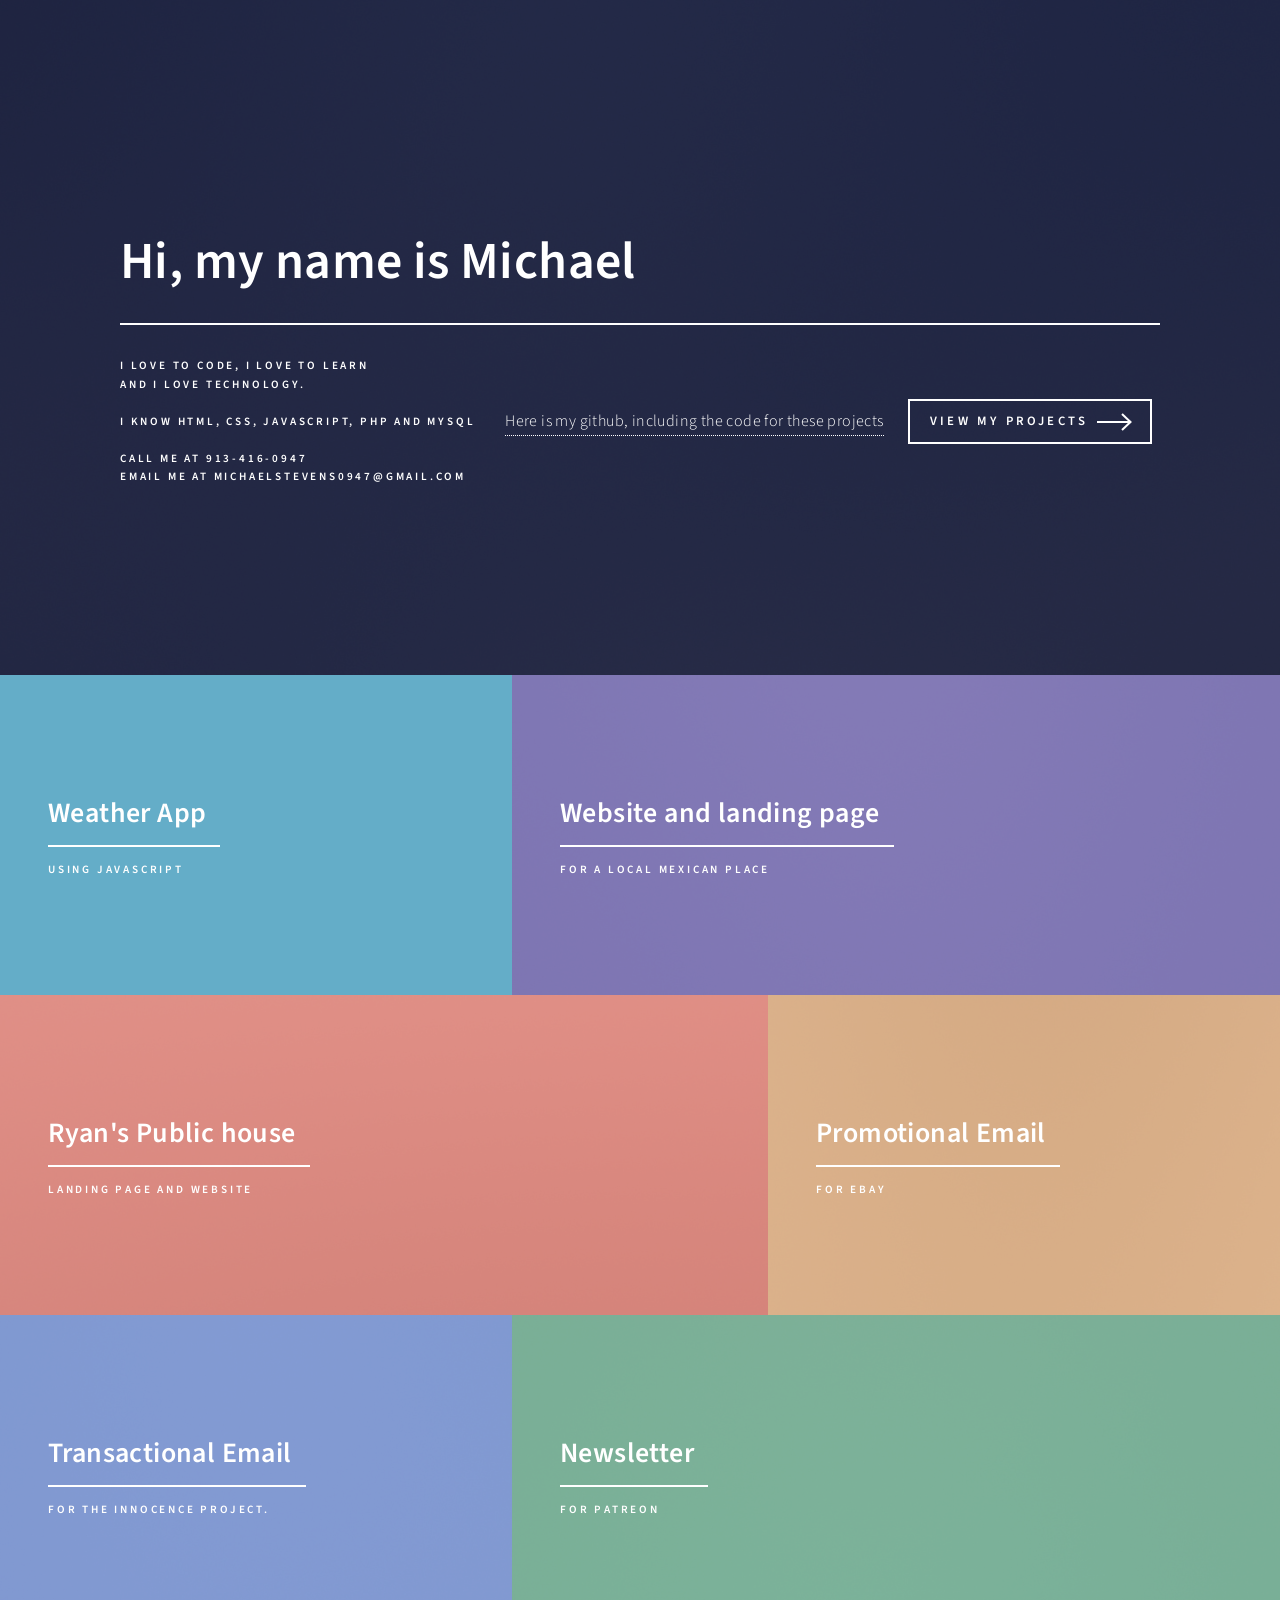
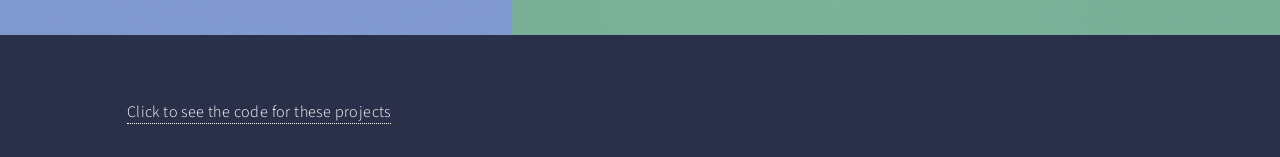
==== commit abdf08ca: "Add files via upload" ====
--- a/index.html
+++ b/index.html
@@ -53,6 +53,9 @@
 								&nbsp;<br>
 								Call me at 913-416-0947<br>
 								Email me at michaelstevens0947@gmail.com <br /></p><br>
+								&nbsp;<br>
+								&nbsp;<br>
+								<a target='_blank' href='https://github.com/MichaelStevens247/michaelstevens247.github.io'>Here is my github, including the code for these projects</a>
 								
 								
 								<ul class="actions">
